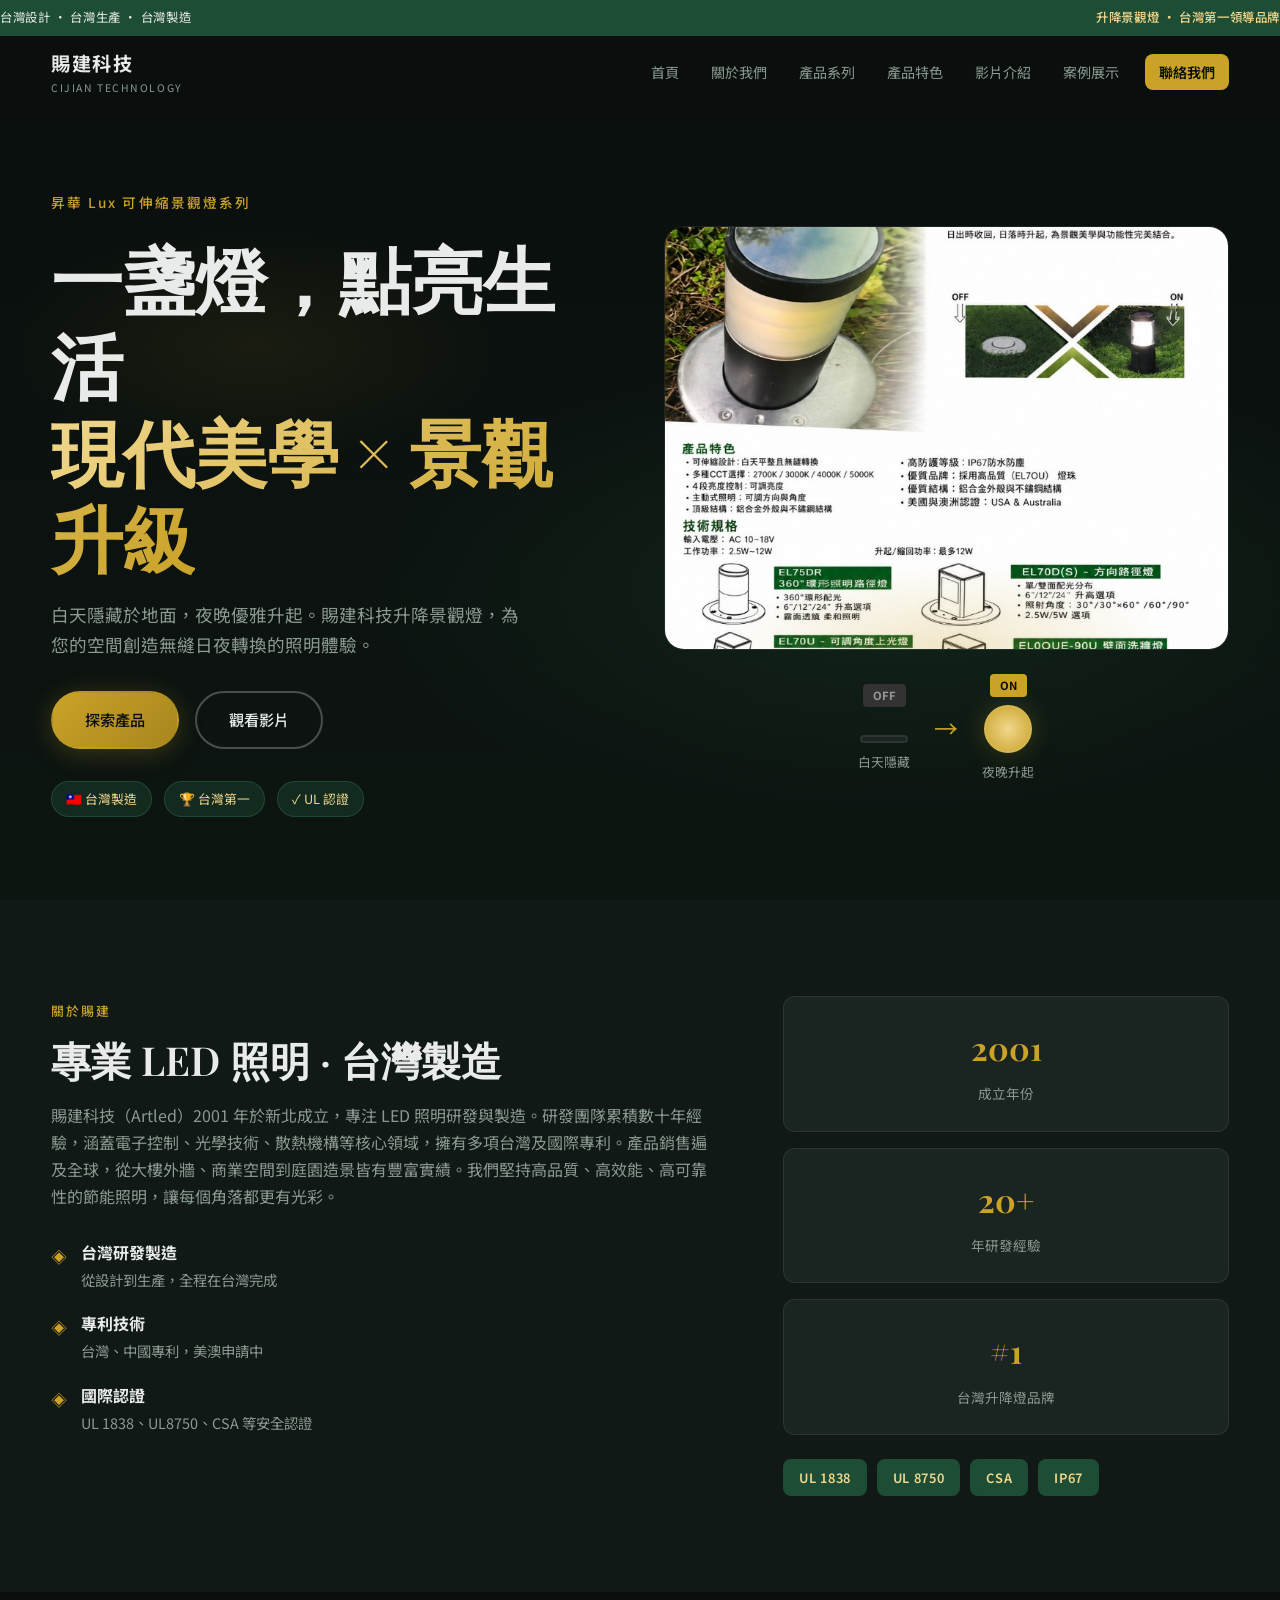
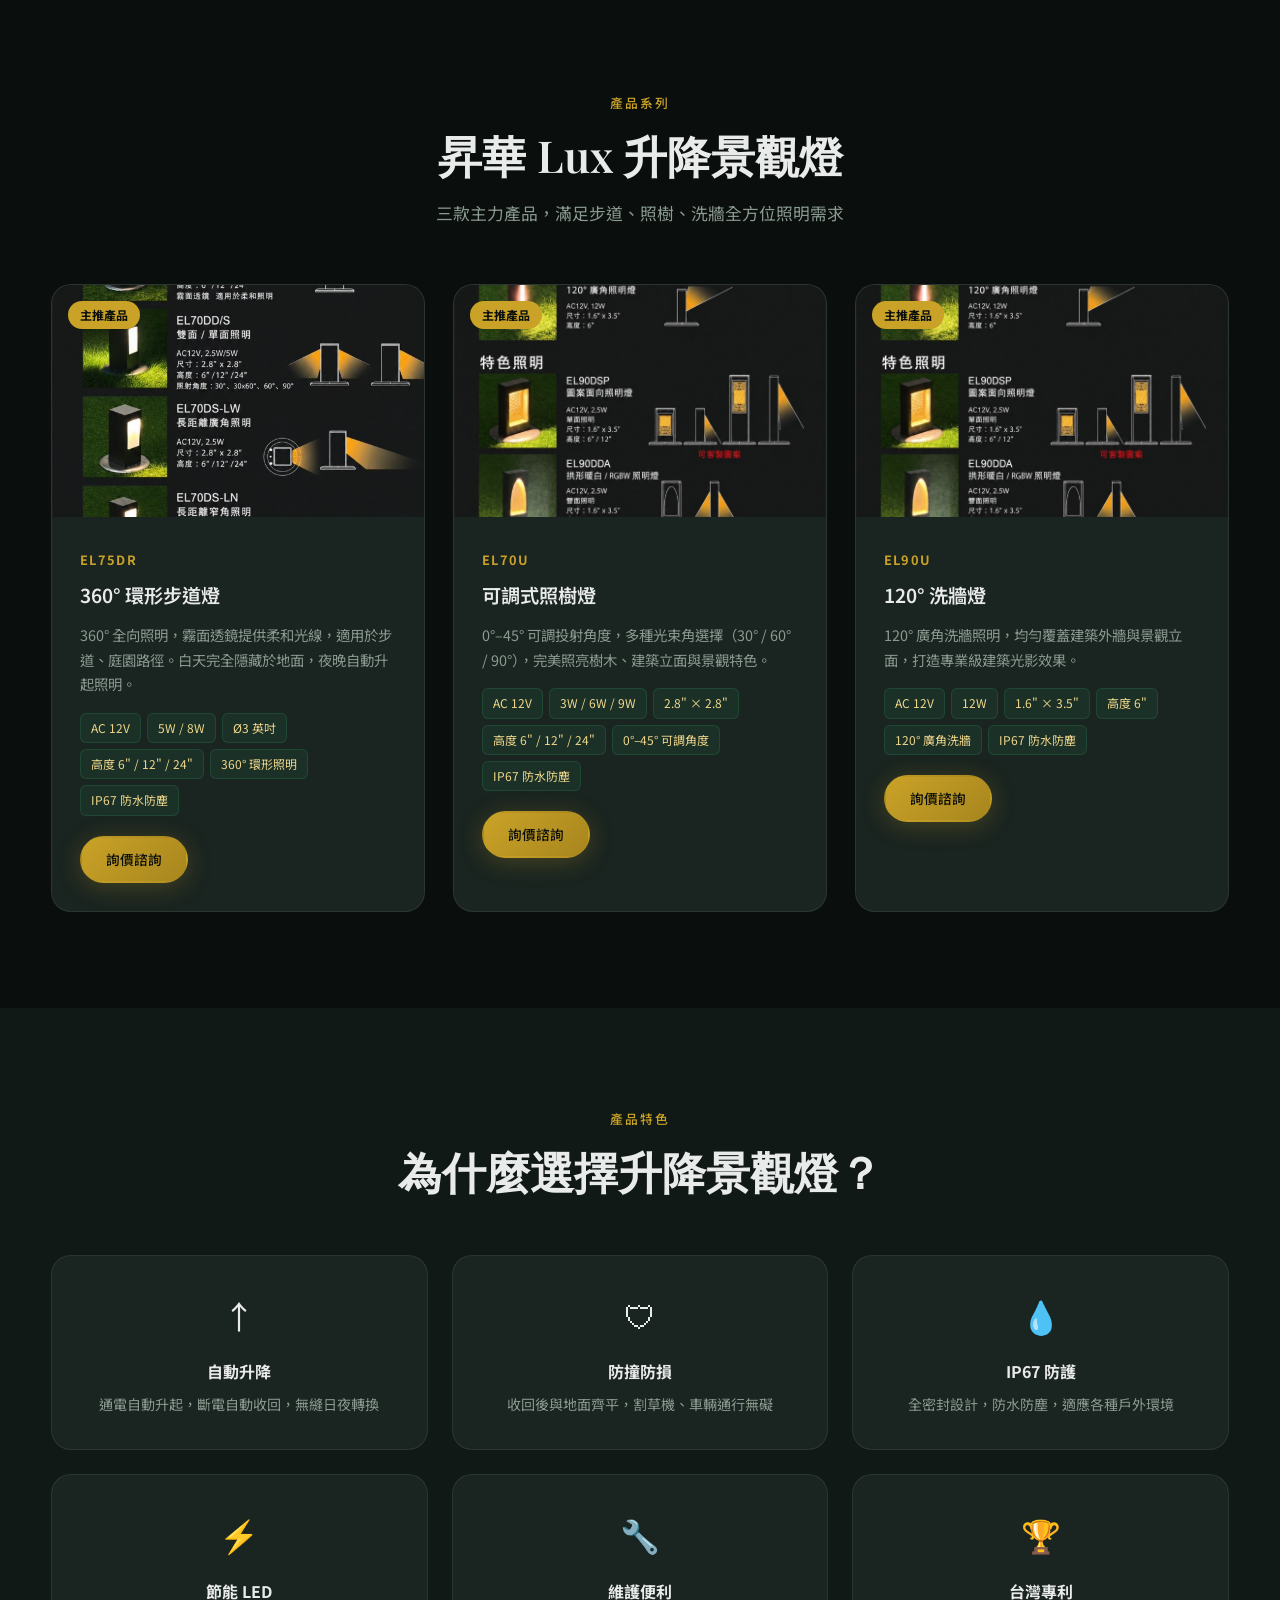
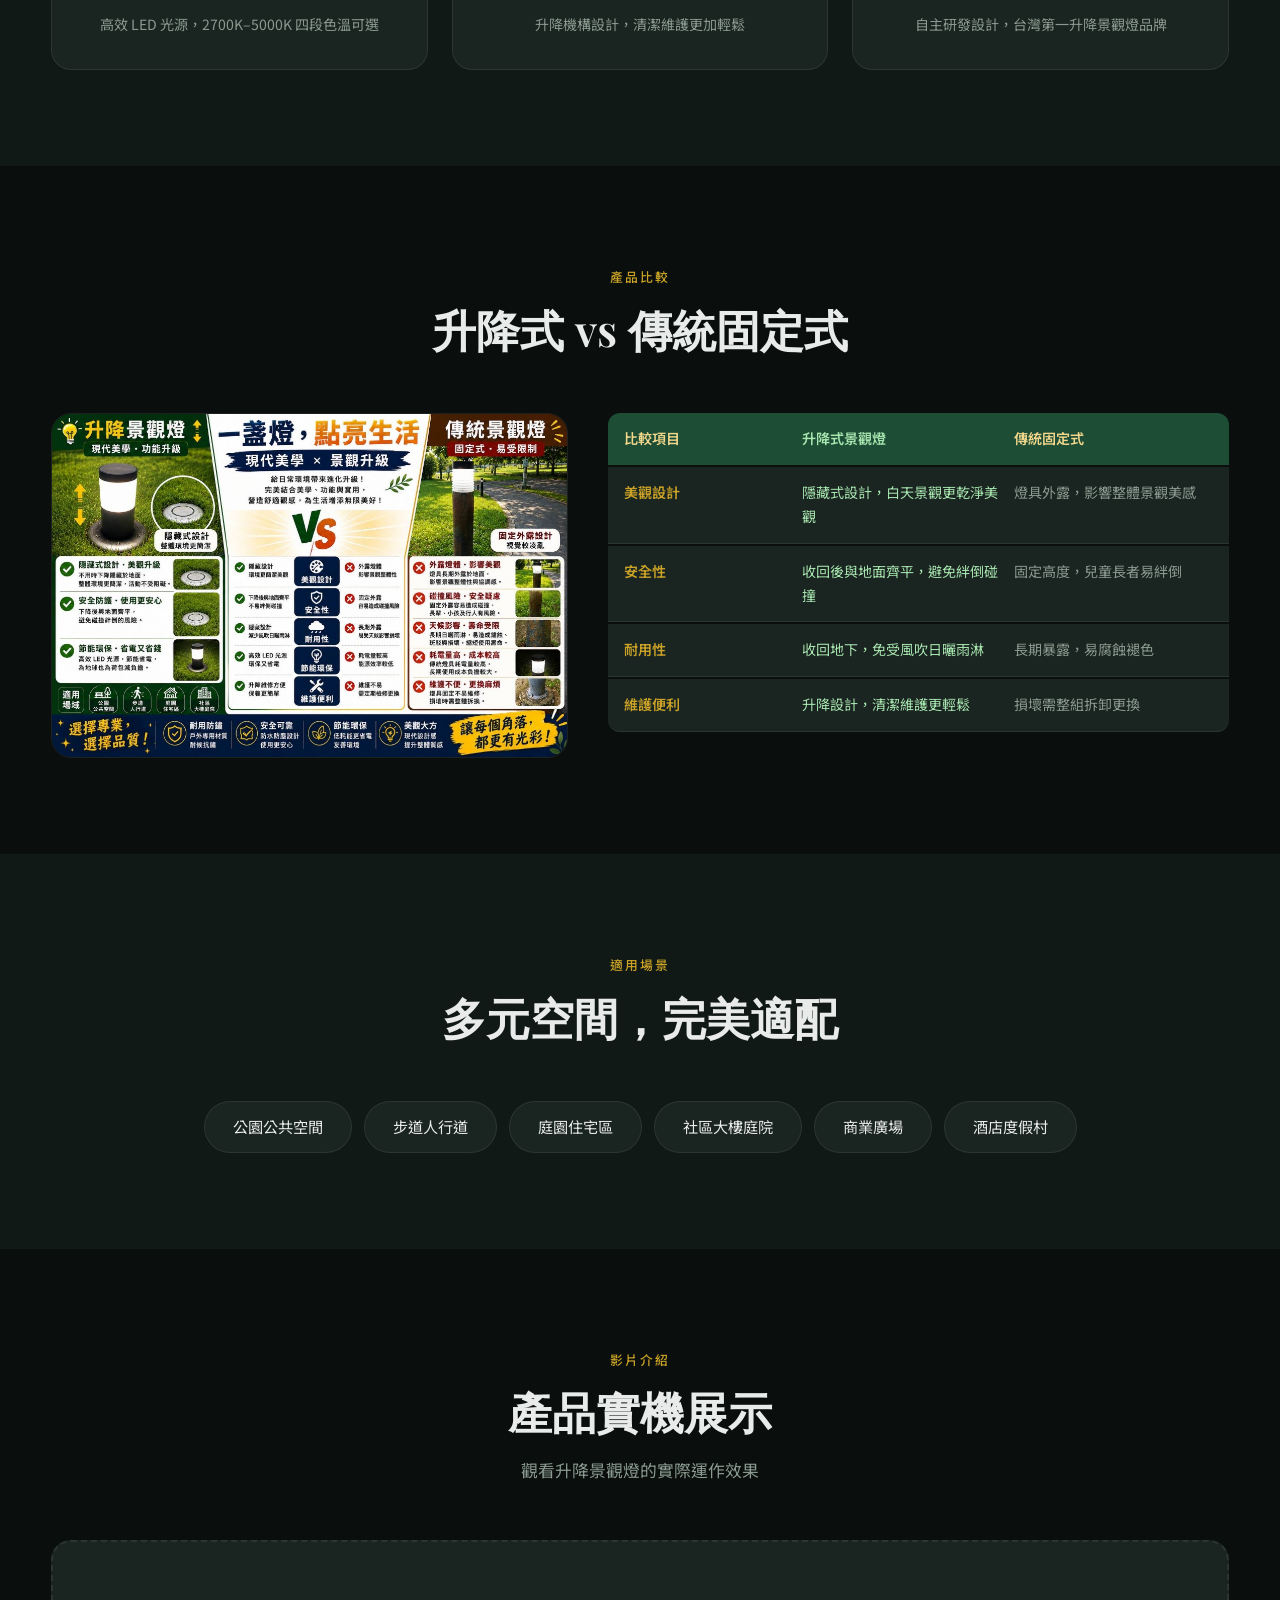
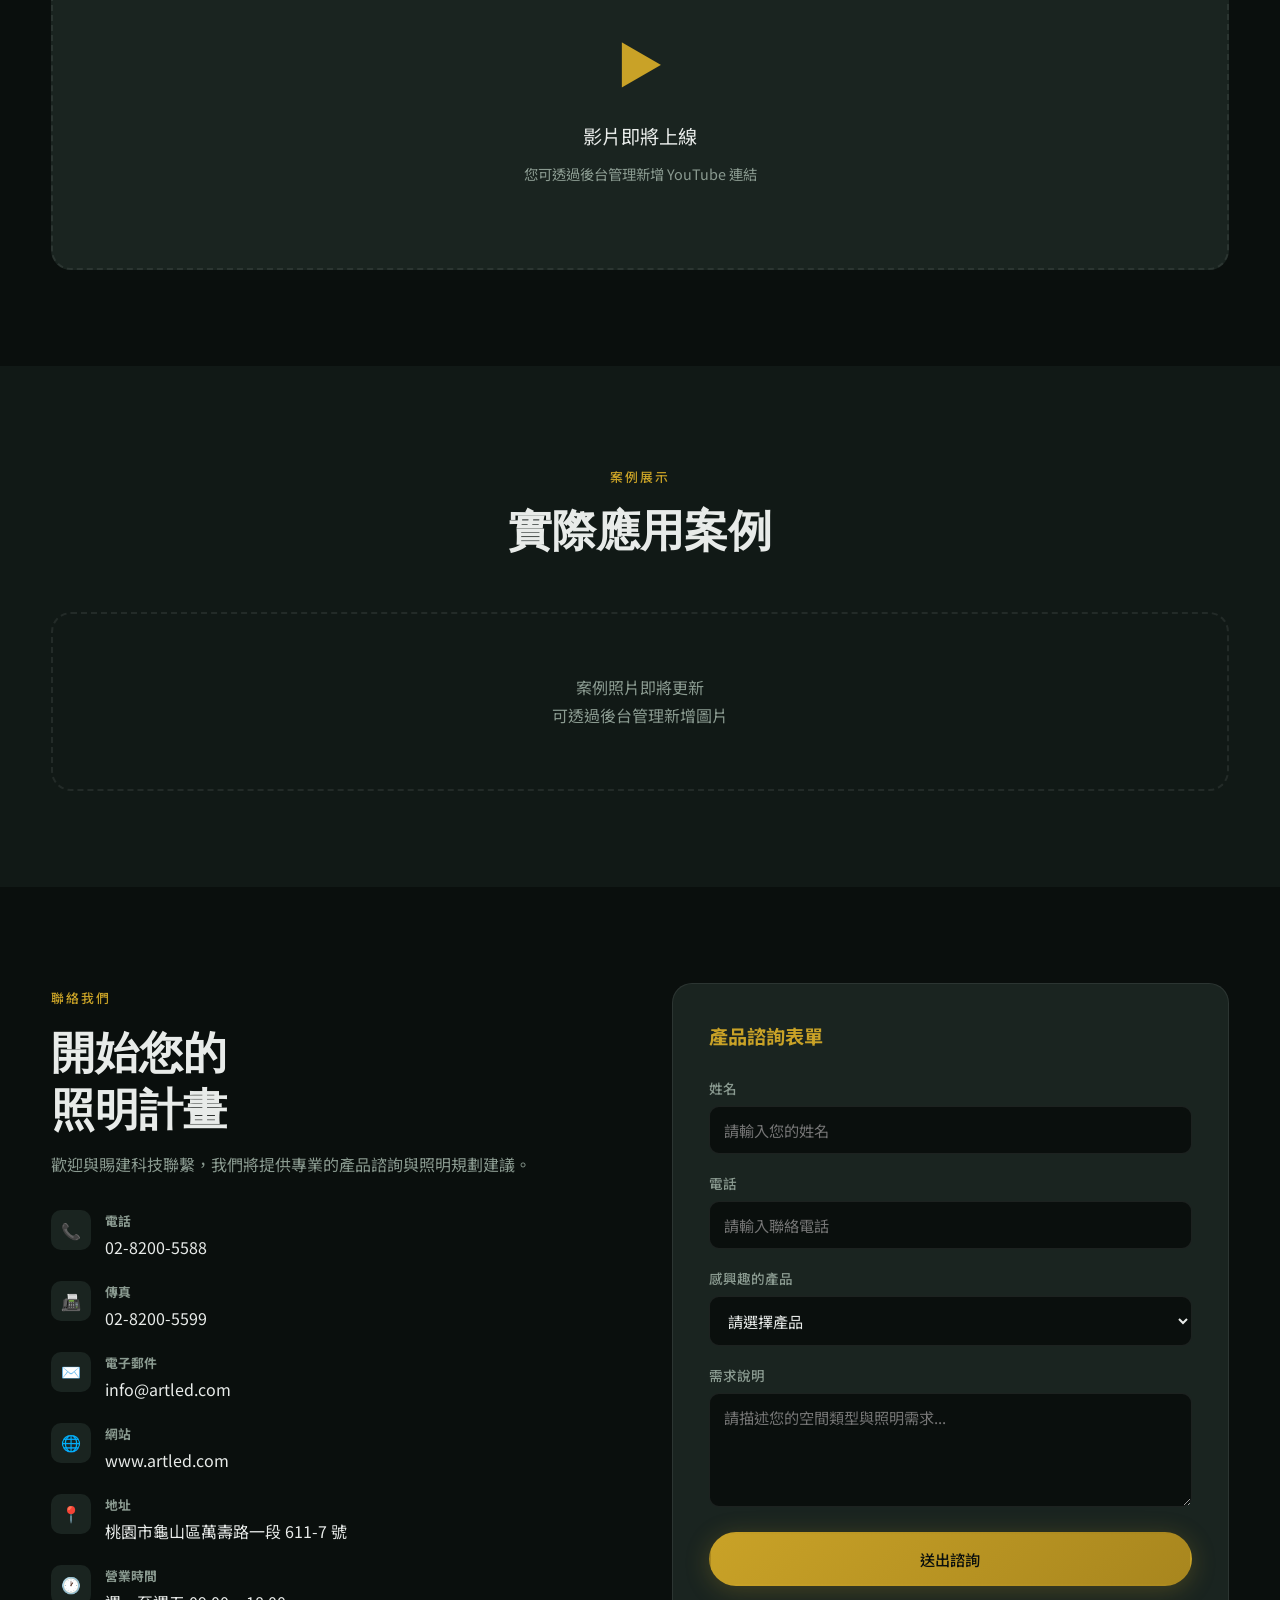
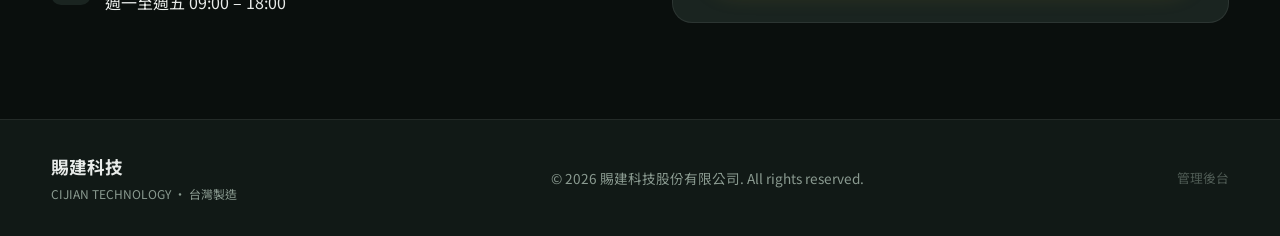
==== index.html @ 40d3505f "初始版本：賜建科技升降景觀燈官網 Co-authored-by: Cursor <cursoragent@cursor.com>" ====
<!DOCTYPE html>
<html lang="zh-TW">
<head>
  <meta charset="UTF-8">
  <meta name="viewport" content="width=device-width, initial-scale=1.0">
  <meta name="description" content="賜建科技 — 升降景觀燈台灣第一領導品牌，台灣設計台灣製造。EL75DR 步道燈、EL70U 照樹燈、EL90U 洗牆燈。">
  <title>賜建科技 | 升降景觀燈 · 台灣第一領導品牌</title>
  <link rel="preconnect" href="https://fonts.googleapis.com">
  <link rel="preconnect" href="https://fonts.gstatic.com" crossorigin>
  <link href="https://fonts.googleapis.com/css2?family=Noto+Sans+TC:wght@300;400;500;700;900&family=Playfair+Display:wght@400;600;700&display=swap" rel="stylesheet">
  <link rel="stylesheet" href="css/style.css">
</head>
<body>

  <!-- 頂部品牌條 -->
  <div class="topbar">
    <div class="container topbar__inner">
      <span id="madeInTaiwan">台灣設計 · 台灣生產 · 台灣製造</span>
      <span id="tagline">升降景觀燈 · 台灣第一領導品牌</span>
    </div>
  </div>

  <!-- 導覽列 -->
  <header class="header" id="header">
    <nav class="nav container">
      <a href="#home" class="nav__logo">
        <div class="nav__logo-text">
          <span class="nav__logo-main brandNameAll" id="brandName">賜建科技</span>
          <span class="nav__logo-sub" id="brandSub">CIJIAN TECHNOLOGY</span>
        </div>
      </a>
      <button class="nav__toggle" id="navToggle" aria-label="開啟選單">
        <span></span><span></span><span></span>
      </button>
      <ul class="nav__menu" id="navMenu">
        <li><a href="#home" class="nav__link">首頁</a></li>
        <li><a href="#about" class="nav__link">關於我們</a></li>
        <li><a href="#products" class="nav__link">產品系列</a></li>
        <li><a href="#features" class="nav__link">產品特色</a></li>
        <li><a href="#videos" class="nav__link">影片介紹</a></li>
        <li><a href="#gallery" class="nav__link">案例展示</a></li>
        <li><a href="#contact" class="nav__link nav__link--cta">聯絡我們</a></li>
      </ul>
    </nav>
  </header>

  <!-- 主視覺 -->
  <section class="hero" id="home">
    <div class="hero__bg"></div>
    <div class="container hero__grid">
      <div class="hero__content">
        <p class="hero__tag" id="heroTag">昇華 Lux 可伸縮景觀燈系列</p>
        <h1 class="hero__title" id="heroTitle">
          一盞燈，點亮生活<br>
          <span>現代美學 × 景觀升級</span>
        </h1>
        <p class="hero__desc" id="heroDesc">
          白天隱藏於地面，夜晚優雅升起。賜建科技升降景觀燈，為您的空間創造無縫日夜轉換的照明體驗。
        </p>
        <div class="hero__actions">
          <a href="#products" class="btn btn--primary">探索產品</a>
          <a href="#videos" class="btn btn--outline">觀看影片</a>
        </div>
        <div class="hero__badges">
          <span class="hero__badge">🇹🇼 台灣製造</span>
          <span class="hero__badge">🏆 台灣第一</span>
          <span class="hero__badge">✓ UL 認證</span>
        </div>
      </div>
      <div class="hero__visual">
        <div class="hero__image-wrap">
          <img id="heroImage" src="images/hero-product.png" alt="升降景觀燈" class="hero__image">
          <div class="img-placeholder" style="display:none">產品圖片</div>
          <div class="hero__glow"></div>
        </div>
        <div class="hero__demo">
          <div class="hero__demo-item">
            <span class="hero__demo-label hero__demo-label--off">OFF</span>
            <div class="hero__demo-light hero__demo-light--off"></div>
            <span>白天隱藏</span>
          </div>
          <div class="hero__demo-arrow">→</div>
          <div class="hero__demo-item">
            <span class="hero__demo-label hero__demo-label--on">ON</span>
            <div class="hero__demo-light hero__demo-light--on"></div>
            <span>夜晚升起</span>
          </div>
        </div>
      </div>
    </div>
  </section>

  <!-- 關於我們 -->
  <section class="about section" id="about">
    <div class="container">
      <div class="about__grid">
        <div class="about__text">
          <p class="section__tag" id="aboutTag">關於賜建</p>
          <h2 class="section__title" id="aboutTitle">專業 LED 照明 · 台灣製造</h2>
          <p class="about__desc" id="aboutDesc"></p>
          <ul class="about__features" id="aboutFeatures"></ul>
        </div>
        <div class="about__visual">
          <div class="about__stats" id="aboutStats"></div>
          <div class="about__cert">
            <div class="cert-badge">UL 1838</div>
            <div class="cert-badge">UL 8750</div>
            <div class="cert-badge">CSA</div>
            <div class="cert-badge">IP67</div>
          </div>
        </div>
      </div>
    </div>
  </section>

  <!-- 產品系列 -->
  <section class="products section" id="products">
    <div class="container">
      <div class="section__header">
        <p class="section__tag">產品系列</p>
        <h2 class="section__title">昇華 Lux 升降景觀燈</h2>
        <p class="section__subtitle">三款主力產品，滿足步道、照樹、洗牆全方位照明需求</p>
      </div>
      <div class="products__grid" id="productsGrid"></div>
    </div>
  </section>

  <!-- 產品特色 -->
  <section class="features section" id="features">
    <div class="container">
      <div class="section__header">
        <p class="section__tag" id="featuresTag">產品特色</p>
        <h2 class="section__title" id="featuresTitle">為什麼選擇升降景觀燈？</h2>
      </div>
      <div class="features__grid" id="featuresGrid"></div>
    </div>
  </section>

  <!-- 產品比較 -->
  <section class="comparison section" id="comparison">
    <div class="container">
      <div class="section__header">
        <p class="section__tag" id="comparisonTag">產品比較</p>
        <h2 class="section__title" id="comparisonTitle">升降式 vs 傳統固定式</h2>
      </div>
      <div class="comparison__wrap">
        <div class="comparison__image-wrap reveal">
          <img id="comparisonImage" src="images/comparison.png" alt="升降式與傳統燈比較" loading="lazy">
        </div>
        <div class="comparison__table" id="comparisonTable"></div>
      </div>
    </div>
  </section>

  <!-- 適用場景 -->
  <section class="applications section" id="applications">
    <div class="container">
      <div class="section__header">
        <p class="section__tag" id="appsTag">適用場景</p>
        <h2 class="section__title" id="appsTitle">多元空間，完美適配</h2>
      </div>
      <div class="apps__grid" id="appsGrid"></div>
    </div>
  </section>

  <!-- 影片介紹 -->
  <section class="videos section" id="videos">
    <div class="container">
      <div class="section__header">
        <p class="section__tag">影片介紹</p>
        <h2 class="section__title">產品實機展示</h2>
        <p class="section__subtitle">觀看升降景觀燈的實際運作效果</p>
      </div>
      <div class="videos__grid" id="videosGrid"></div>
    </div>
  </section>

  <!-- 案例展示 -->
  <section class="gallery section" id="gallery">
    <div class="container">
      <div class="section__header">
        <p class="section__tag">案例展示</p>
        <h2 class="section__title">實際應用案例</h2>
      </div>
      <div class="gallery__grid" id="galleryGrid"></div>
    </div>
  </section>

  <!-- 聯絡我們 -->
  <section class="contact section" id="contact">
    <div class="container">
      <div class="contact__grid">
        <div class="contact__info">
          <p class="section__tag">聯絡我們</p>
          <h2 class="section__title">開始您的<br>照明計畫</h2>
          <p class="contact__desc">
            歡迎與賜建科技聯繫，我們將提供專業的產品諮詢與照明規劃建議。
          </p>
          <ul class="contact__details">
            <li>
              <span class="contact__detail-icon">📞</span>
              <div><strong>電話</strong><p id="contactPhone">02-8200-5588</p></div>
            </li>
            <li>
              <span class="contact__detail-icon">📠</span>
              <div><strong>傳真</strong><p id="contactFax">02-8200-5599</p></div>
            </li>
            <li>
              <span class="contact__detail-icon">✉️</span>
              <div><strong>電子郵件</strong><p id="contactEmail">info@artled.com</p></div>
            </li>
            <li>
              <span class="contact__detail-icon">🌐</span>
              <div><strong>網站</strong><p id="contactWebsite">www.artled.com</p></div>
            </li>
            <li>
              <span class="contact__detail-icon">📍</span>
              <div><strong>地址</strong><p id="contactAddress">桃園市龜山區萬壽路一段 611-7 號</p></div>
            </li>
            <li>
              <span class="contact__detail-icon">🕐</span>
              <div><strong>營業時間</strong><p id="contactHours">週一至週五 09:00 – 18:00</p></div>
            </li>
          </ul>
        </div>
        <form class="contact__form" id="contactForm">
          <h3>產品諮詢表單</h3>
          <div class="form__group">
            <label for="name">姓名</label>
            <input type="text" id="name" placeholder="請輸入您的姓名" required>
          </div>
          <div class="form__group">
            <label for="phone">電話</label>
            <input type="tel" id="phone" placeholder="請輸入聯絡電話" required>
          </div>
          <div class="form__group">
            <label for="product">感興趣的產品</label>
            <select id="product">
              <option value="">請選擇產品</option>
              <option value="EL75DR">EL75DR 步道燈</option>
              <option value="EL70U">EL70U 照樹燈</option>
              <option value="EL90U">EL90U 洗牆燈</option>
              <option value="other">其他 / 不確定</option>
            </select>
          </div>
          <div class="form__group">
            <label for="message">需求說明</label>
            <textarea id="message" rows="4" placeholder="請描述您的空間類型與照明需求..." required></textarea>
          </div>
          <button type="submit" class="btn btn--primary btn--full">送出諮詢</button>
        </form>
      </div>
    </div>
  </section>

  <!-- 頁尾 -->
  <footer class="footer">
    <div class="container footer__inner">
      <div class="footer__brand">
        <span class="brandNameAll">賜建科技</span>
        <span class="footer__sub">CIJIAN TECHNOLOGY · 台灣製造</span>
      </div>
      <p class="footer__copy">&copy; 2026 賜建科技股份有限公司. All rights reserved.</p>
      <a href="admin.html" class="footer__admin">管理後台</a>
    </div>
  </footer>

  <script src="js/cms.js"></script>
  <script src="js/render.js"></script>
  <script src="js/main.js"></script>
</body>
</html>
---- css/style.css ----
/* ===== CSS Variables ===== */
:root {
  --color-bg: #0a0f0d;
  --color-bg-alt: #111916;
  --color-surface: #1a2420;
  --color-border: rgba(255, 255, 255, 0.08);
  --color-text: #e8ebe9;
  --color-text-muted: #8a9a90;
  --color-accent: #c9a227;
  --color-accent-light: #f0d78c;
  --color-accent-glow: rgba(201, 162, 39, 0.25);
  --color-green: #1e4d35;
  --color-green-light: #2a6b4a;
  --font-sans: 'Noto Sans TC', sans-serif;
  --font-display: 'Playfair Display', serif;
  --header-height: 72px;
  --topbar-height: 36px;
  --transition: 0.3s cubic-bezier(0.4, 0, 0.2, 1);
  --radius: 12px;
  --radius-lg: 20px;
}

*, *::before, *::after { box-sizing: border-box; margin: 0; padding: 0; }

html {
  scroll-behavior: smooth;
  scroll-padding-top: calc(var(--header-height) + var(--topbar-height));
}

body {
  font-family: var(--font-sans);
  background: var(--color-bg);
  color: var(--color-text);
  line-height: 1.7;
  overflow-x: hidden;
}

img { max-width: 100%; display: block; }
a { text-decoration: none; color: inherit; }
ul { list-style: none; }

.container { width: min(1200px, 92%); margin-inline: auto; }
.section { padding: 96px 0; }

.section__tag {
  display: inline-block;
  font-size: 0.8rem;
  font-weight: 500;
  letter-spacing: 0.15em;
  text-transform: uppercase;
  color: var(--color-accent);
  margin-bottom: 12px;
}

.section__title {
  font-family: var(--font-display);
  font-size: clamp(2rem, 4vw, 2.75rem);
  font-weight: 600;
  line-height: 1.3;
  margin-bottom: 16px;
}

.section__subtitle {
  color: var(--color-text-muted);
  font-size: 1.05rem;
  max-width: 560px;
  margin-inline: auto;
}

.section__header { text-align: center; margin-bottom: 56px; }

/* ===== Buttons ===== */
.btn {
  display: inline-flex;
  align-items: center;
  justify-content: center;
  padding: 14px 32px;
  font-size: 0.95rem;
  font-weight: 500;
  border-radius: 50px;
  border: 2px solid transparent;
  cursor: pointer;
  transition: var(--transition);
  font-family: inherit;
}

.btn--primary {
  background: linear-gradient(135deg, var(--color-accent), #a8861e);
  color: #0a0f0d;
  box-shadow: 0 4px 24px var(--color-accent-glow);
}

.btn--primary:hover {
  transform: translateY(-2px);
  box-shadow: 0 8px 32px var(--color-accent-glow);
}

.btn--outline {
  border-color: rgba(255, 255, 255, 0.25);
  color: var(--color-text);
  background: transparent;
}

.btn--outline:hover { border-color: var(--color-accent); color: var(--color-accent); }
.btn--full { width: 100%; }
.btn--sm { padding: 10px 24px; font-size: 0.85rem; }

/* ===== Topbar ===== */
.topbar {
  background: var(--color-green);
  height: var(--topbar-height);
  display: flex;
  align-items: center;
  font-size: 0.78rem;
  letter-spacing: 0.05em;
}

.topbar__inner {
  display: flex;
  justify-content: space-between;
  align-items: center;
  width: 100%;
}

.topbar span:last-child {
  color: var(--color-accent-light);
  font-weight: 500;
}

/* ===== Header ===== */
.header {
  position: sticky;
  top: 0;
  z-index: 1000;
  height: var(--header-height);
  transition: var(--transition);
}

.header--scrolled {
  background: rgba(10, 15, 13, 0.95);
  backdrop-filter: blur(16px);
  border-bottom: 1px solid var(--color-border);
}

.nav {
  display: flex;
  align-items: center;
  justify-content: space-between;
  height: 100%;
}

.nav__logo-main {
  font-size: 1.2rem;
  font-weight: 700;
  letter-spacing: 0.08em;
  display: block;
}

.nav__logo-sub {
  font-size: 0.65rem;
  color: var(--color-text-muted);
  letter-spacing: 0.15em;
  display: block;
}

.nav__menu { display: flex; align-items: center; gap: 4px; }

.nav__link {
  padding: 8px 14px;
  font-size: 0.88rem;
  color: var(--color-text-muted);
  border-radius: 8px;
  transition: var(--transition);
}

.nav__link:hover { color: var(--color-text); }

.nav__link--cta {
  background: var(--color-accent);
  color: #0a0f0d !important;
  font-weight: 600;
  margin-left: 8px;
}

.nav__link--cta:hover { background: var(--color-accent-light); }

.nav__toggle {
  display: none;
  flex-direction: column;
  gap: 5px;
  background: none;
  border: none;
  cursor: pointer;
  padding: 4px;
}

.nav__toggle span {
  display: block;
  width: 24px;
  height: 2px;
  background: var(--color-text);
  transition: var(--transition);
}

/* ===== Hero ===== */
.hero {
  position: relative;
  min-height: calc(100vh - var(--topbar-height) - var(--header-height));
  display: flex;
  align-items: center;
  overflow: hidden;
}

.hero__bg {
  position: absolute;
  inset: 0;
  background:
    radial-gradient(ellipse 70% 50% at 70% 60%, rgba(30, 77, 53, 0.3) 0%, transparent 60%),
    radial-gradient(ellipse 40% 30% at 20% 30%, rgba(201, 162, 39, 0.08) 0%, transparent 50%),
    linear-gradient(180deg, var(--color-bg) 0%, #0d1511 100%);
}

.hero__grid {
  position: relative;
  z-index: 1;
  display: grid;
  grid-template-columns: 1fr 1fr;
  gap: 48px;
  align-items: center;
  padding: 60px 0;
}

.hero__tag {
  font-size: 0.85rem;
  font-weight: 500;
  letter-spacing: 0.15em;
  color: var(--color-accent);
  margin-bottom: 20px;
}

.hero__title {
  font-family: var(--font-display);
  font-size: clamp(2.2rem, 5vw, 3.8rem);
  font-weight: 700;
  line-height: 1.2;
  margin-bottom: 20px;
}

.hero__title span {
  background: linear-gradient(135deg, var(--color-accent-light), var(--color-accent));
  -webkit-background-clip: text;
  -webkit-text-fill-color: transparent;
  background-clip: text;
}

.hero__desc {
  color: var(--color-text-muted);
  font-size: 1.05rem;
  max-width: 480px;
  margin-bottom: 32px;
}

.hero__actions { display: flex; gap: 16px; flex-wrap: wrap; margin-bottom: 32px; }

.hero__badges { display: flex; gap: 12px; flex-wrap: wrap; }

.hero__badge {
  padding: 6px 14px;
  background: rgba(30, 77, 53, 0.4);
  border: 1px solid rgba(42, 107, 74, 0.5);
  border-radius: 50px;
  font-size: 0.8rem;
  color: var(--color-accent-light);
}

.hero__visual { position: relative; }

.hero__image-wrap {
  position: relative;
  border-radius: var(--radius-lg);
  overflow: hidden;
  border: 1px solid var(--color-border);
}

.hero__image {
  width: 100%;
  aspect-ratio: 4/3;
  object-fit: cover;
}

.hero__glow {
  position: absolute;
  bottom: -20%;
  left: 50%;
  transform: translateX(-50%);
  width: 80%;
  height: 40%;
  background: radial-gradient(ellipse, var(--color-accent-glow), transparent 70%);
  pointer-events: none;
}

.hero__demo {
  display: flex;
  align-items: center;
  justify-content: center;
  gap: 24px;
  margin-top: 24px;
}

.hero__demo-item {
  text-align: center;
  font-size: 0.8rem;
  color: var(--color-text-muted);
}

.hero__demo-label {
  display: inline-block;
  padding: 2px 10px;
  border-radius: 4px;
  font-size: 0.7rem;
  font-weight: 700;
  margin-bottom: 8px;
}

.hero__demo-label--off { background: #333; color: #999; }
.hero__demo-label--on { background: var(--color-accent); color: #0a0f0d; }

.hero__demo-light {
  width: 48px;
  height: 48px;
  border-radius: 50%;
  margin: 0 auto 8px;
  border: 2px solid var(--color-border);
}

.hero__demo-light--off {
  background: #1a2420;
  height: 8px;
  border-radius: 4px;
  margin-top: 20px;
}

.hero__demo-light--on {
  background: radial-gradient(circle, var(--color-accent-light), var(--color-accent));
  box-shadow: 0 0 24px var(--color-accent-glow);
  animation: pulse 2s infinite;
}

.hero__demo-arrow { color: var(--color-accent); font-size: 1.5rem; }

@keyframes pulse {
  0%, 100% { box-shadow: 0 0 16px var(--color-accent-glow); }
  50% { box-shadow: 0 0 32px var(--color-accent-glow); }
}

/* ===== About ===== */
.about { background: var(--color-bg-alt); }

.about__grid {
  display: grid;
  grid-template-columns: 1.2fr 0.8fr;
  gap: 64px;
  align-items: start;
}

.about__desc { color: var(--color-text-muted); margin-bottom: 16px; }

.about__features { margin-top: 28px; display: flex; flex-direction: column; gap: 18px; }

.about__features li { display: flex; gap: 14px; align-items: flex-start; }

.feature__icon { color: var(--color-accent); margin-top: 4px; flex-shrink: 0; }

.about__features strong { display: block; margin-bottom: 2px; }
.about__features p { font-size: 0.9rem; color: var(--color-text-muted); }

.about__stats { display: flex; flex-direction: column; gap: 16px; margin-bottom: 24px; }

.stat {
  padding: 24px;
  background: var(--color-surface);
  border: 1px solid var(--color-border);
  border-radius: var(--radius);
  text-align: center;
}

.stat__number {
  display: block;
  font-family: var(--font-display);
  font-size: 2rem;
  font-weight: 700;
  color: var(--color-accent);
  margin-bottom: 4px;
}

.stat__label { font-size: 0.85rem; color: var(--color-text-muted); }

.about__cert { display: flex; flex-wrap: wrap; gap: 10px; }

.cert-badge {
  padding: 8px 16px;
  background: var(--color-green);
  border-radius: 8px;
  font-size: 0.8rem;
  font-weight: 600;
  color: var(--color-accent-light);
  letter-spacing: 0.05em;
}

/* ===== Products ===== */
.products__grid {
  display: grid;
  grid-template-columns: repeat(3, 1fr);
  gap: 28px;
}

.product-card {
  background: var(--color-surface);
  border: 1px solid var(--color-border);
  border-radius: var(--radius-lg);
  overflow: hidden;
  transition: var(--transition);
  position: relative;
}

.product-card:hover {
  border-color: rgba(201, 162, 39, 0.3);
  transform: translateY(-6px);
  box-shadow: 0 16px 48px rgba(0, 0, 0, 0.3);
}

.product-card__badge {
  position: absolute;
  top: 16px;
  left: 16px;
  z-index: 2;
  padding: 4px 12px;
  background: var(--color-accent);
  color: #0a0f0d;
  font-size: 0.75rem;
  font-weight: 700;
  border-radius: 50px;
}

.product-card__image {
  aspect-ratio: 16/10;
  overflow: hidden;
  background: #0d1511;
}

.product-card__image img {
  width: 100%;
  height: 100%;
  object-fit: cover;
  transition: var(--transition);
}

.product-card:hover .product-card__image img { transform: scale(1.05); }

.product-card__placeholder {
  width: 100%;
  height: 100%;
  display: flex;
  align-items: center;
  justify-content: center;
  font-family: var(--font-display);
  font-size: 1.5rem;
  color: var(--color-accent);
}

.product-card__body { padding: 28px; }

.product-card__model {
  font-size: 0.8rem;
  font-weight: 700;
  color: var(--color-accent);
  letter-spacing: 0.1em;
}

.product-card__name {
  font-size: 1.2rem;
  font-weight: 600;
  margin: 6px 0 12px;
}

.product-card__desc {
  font-size: 0.9rem;
  color: var(--color-text-muted);
  margin-bottom: 16px;
}

.product-card__specs {
  display: flex;
  flex-wrap: wrap;
  gap: 6px;
  margin-bottom: 20px;
}

.product-card__specs li {
  padding: 4px 10px;
  background: rgba(30, 77, 53, 0.3);
  border: 1px solid rgba(42, 107, 74, 0.4);
  border-radius: 6px;
  font-size: 0.75rem;
  color: var(--color-accent-light);
}

/* ===== Features ===== */
.features { background: var(--color-bg-alt); }

.features__grid {
  display: grid;
  grid-template-columns: repeat(3, 1fr);
  gap: 24px;
}

.feature-card {
  padding: 32px 24px;
  background: var(--color-surface);
  border: 1px solid var(--color-border);
  border-radius: var(--radius-lg);
  text-align: center;
  transition: var(--transition);
}

.feature-card:hover {
  border-color: rgba(201, 162, 39, 0.2);
  transform: translateY(-4px);
}

.feature-card__icon {
  font-size: 2rem;
  margin-bottom: 16px;
}

.feature-card h3 { font-size: 1rem; margin-bottom: 8px; }
.feature-card p { font-size: 0.88rem; color: var(--color-text-muted); }

/* ===== Comparison ===== */
.comparison__wrap {
  display: grid;
  grid-template-columns: 1fr 1.2fr;
  gap: 40px;
  align-items: start;
}

.comparison__image-wrap {
  border-radius: var(--radius-lg);
  overflow: hidden;
  border: 1px solid var(--color-border);
}

.comparison__image-wrap img { width: 100%; }

.comparison__table { display: flex; flex-direction: column; gap: 2px; }

.comparison__header,
.comparison__row {
  display: grid;
  grid-template-columns: 1fr 1.2fr 1.2fr;
  gap: 12px;
  padding: 14px 16px;
  font-size: 0.88rem;
}

.comparison__header {
  background: var(--color-green);
  border-radius: var(--radius) var(--radius) 0 0;
  font-weight: 600;
  color: var(--color-accent-light);
}

.comparison__row {
  background: var(--color-surface);
  border-bottom: 1px solid var(--color-border);
}

.comparison__row:last-child { border-radius: 0 0 var(--radius) var(--radius); }

.comparison__aspect { font-weight: 600; color: var(--color-accent); }
.comparison__col--win { color: #a8e6b0; }
.comparison__col--lose { color: var(--color-text-muted); }

/* ===== Applications ===== */
.applications { background: var(--color-bg-alt); }

.apps__grid {
  display: flex;
  flex-wrap: wrap;
  gap: 12px;
  justify-content: center;
}

.app-tag {
  padding: 12px 28px;
  background: var(--color-surface);
  border: 1px solid var(--color-border);
  border-radius: 50px;
  font-size: 0.95rem;
  transition: var(--transition);
}

.app-tag:hover {
  border-color: var(--color-accent);
  color: var(--color-accent);
  transform: translateY(-2px);
}

/* ===== Videos ===== */
.videos__grid {
  display: grid;
  grid-template-columns: repeat(auto-fit, minmax(400px, 1fr));
  gap: 32px;
}

.video-card__embed {
  position: relative;
  padding-bottom: 56.25%;
  border-radius: var(--radius-lg);
  overflow: hidden;
  border: 1px solid var(--color-border);
  margin-bottom: 16px;
}

.video-card__embed iframe {
  position: absolute;
  inset: 0;
  width: 100%;
  height: 100%;
}

.video-card h3 { font-size: 1.1rem; margin-bottom: 4px; }
.video-card p { font-size: 0.9rem; color: var(--color-text-muted); }

.video-placeholder {
  grid-column: 1 / -1;
  text-align: center;
  padding: 80px 40px;
  background: var(--color-surface);
  border: 2px dashed var(--color-border);
  border-radius: var(--radius-lg);
}

.video-placeholder__icon {
  font-size: 3rem;
  color: var(--color-accent);
  margin-bottom: 16px;
}

.video-placeholder p { font-size: 1.2rem; margin-bottom: 8px; }
.video-placeholder span { font-size: 0.9rem; color: var(--color-text-muted); }

/* ===== Gallery ===== */
.gallery { background: var(--color-bg-alt); }

.gallery__grid {
  display: grid;
  grid-template-columns: repeat(3, 1fr);
  gap: 16px;
}

.gallery__item {
  position: relative;
  border-radius: var(--radius);
  overflow: hidden;
  aspect-ratio: 4/3;
}

.gallery__item--large {
  grid-row: span 2;
  aspect-ratio: auto;
}

.gallery__item img {
  width: 100%;
  height: 100%;
  object-fit: cover;
  transition: var(--transition);
}

.gallery__item:hover img { transform: scale(1.05); }

.gallery__overlay {
  position: absolute;
  inset: 0;
  display: flex;
  flex-direction: column;
  justify-content: flex-end;
  padding: 20px;
  background: linear-gradient(to top, rgba(0,0,0,0.7), transparent);
}

.gallery__overlay h3 { font-size: 1rem; }
.gallery__overlay p { font-size: 0.8rem; color: var(--color-text-muted); }

.gallery-empty {
  grid-column: 1 / -1;
  text-align: center;
  padding: 60px;
  color: var(--color-text-muted);
  border: 2px dashed var(--color-border);
  border-radius: var(--radius-lg);
}

/* ===== Contact ===== */
.contact__grid {
  display: grid;
  grid-template-columns: 1fr 1fr;
  gap: 64px;
  align-items: start;
}

.contact__desc { color: var(--color-text-muted); margin-bottom: 32px; }

.contact__details { display: flex; flex-direction: column; gap: 20px; }

.contact__details li { display: flex; gap: 14px; align-items: flex-start; }

.contact__detail-icon {
  width: 40px;
  height: 40px;
  display: flex;
  align-items: center;
  justify-content: center;
  background: var(--color-surface);
  border-radius: 10px;
  flex-shrink: 0;
}

.contact__details strong {
  display: block;
  font-size: 0.8rem;
  color: var(--color-text-muted);
  margin-bottom: 2px;
}

.contact__form {
  background: var(--color-surface);
  border: 1px solid var(--color-border);
  border-radius: var(--radius-lg);
  padding: 36px;
}

.contact__form h3 {
  font-size: 1.2rem;
  margin-bottom: 24px;
  color: var(--color-accent);
}

.form__group { margin-bottom: 18px; }

.form__group label {
  display: block;
  font-size: 0.85rem;
  font-weight: 500;
  margin-bottom: 6px;
  color: var(--color-text-muted);
}

.form__group input,
.form__group textarea,
.form__group select {
  width: 100%;
  padding: 12px 14px;
  background: var(--color-bg);
  border: 1px solid var(--color-border);
  border-radius: 10px;
  color: var(--color-text);
  font-family: inherit;
  font-size: 0.95rem;
  transition: var(--transition);
}

.form__group input:focus,
.form__group textarea:focus,
.form__group select:focus {
  outline: none;
  border-color: var(--color-accent);
  box-shadow: 0 0 0 3px var(--color-accent-glow);
}

/* ===== Footer ===== */
.footer {
  padding: 32px 0;
  border-top: 1px solid var(--color-border);
  background: var(--color-bg-alt);
}

.footer__inner {
  display: flex;
  align-items: center;
  justify-content: space-between;
  flex-wrap: wrap;
  gap: 16px;
}

.footer__brand { font-weight: 700; font-size: 1.1rem; }

.footer__sub {
  display: block;
  font-size: 0.75rem;
  color: var(--color-text-muted);
  font-weight: 400;
  margin-top: 2px;
}

.footer__copy { font-size: 0.85rem; color: var(--color-text-muted); }

.footer__admin {
  font-size: 0.8rem;
  color: var(--color-text-muted);
  opacity: 0.5;
  transition: var(--transition);
}

.footer__admin:hover { opacity: 1; color: var(--color-accent); }

/* ===== Reveal Animation ===== */
.reveal {
  opacity: 0;
  transform: translateY(28px);
  transition: opacity 0.7s ease, transform 0.7s ease;
}

.reveal.visible { opacity: 1; transform: translateY(0); }

/* ===== Responsive ===== */
@media (max-width: 1024px) {
  .hero__grid { grid-template-columns: 1fr; text-align: center; }
  .hero__desc { margin-inline: auto; }
  .hero__actions, .hero__badges { justify-content: center; }
  .products__grid { grid-template-columns: 1fr; max-width: 480px; margin-inline: auto; }
  .features__grid { grid-template-columns: repeat(2, 1fr); }
  .comparison__wrap { grid-template-columns: 1fr; }
  .about__grid, .contact__grid { grid-template-columns: 1fr; gap: 40px; }
  .about__stats { flex-direction: row; }
  .stat { flex: 1; }
}

@media (max-width: 768px) {
  .section { padding: 72px 0; }
  .topbar__inner { flex-direction: column; gap: 2px; text-align: center; font-size: 0.7rem; }
  .topbar { height: auto; padding: 6px 0; }

  .nav__toggle { display: flex; z-index: 1001; }

  .nav__toggle.active span:nth-child(1) { transform: rotate(45deg) translate(5px, 5px); }
  .nav__toggle.active span:nth-child(2) { opacity: 0; }
  .nav__toggle.active span:nth-child(3) { transform: rotate(-45deg) translate(5px, -5px); }

  .nav__menu {
    position: fixed;
    top: 0;
    right: -100%;
    width: min(300px, 80vw);
    height: 100vh;
    background: var(--color-bg-alt);
    flex-direction: column;
    align-items: flex-start;
    padding: calc(var(--header-height) + 24px) 32px 32px;
    gap: 4px;
    border-left: 1px solid var(--color-border);
    transition: right var(--transition);
  }

  .nav__menu.active { right: 0; }
  .nav__link { width: 100%; padding: 12px 0; }
  .nav__link--cta { margin-left: 0; margin-top: 12px; text-align: center; border-radius: 50px; }

  .features__grid { grid-template-columns: 1fr; }
  .about__stats { flex-direction: column; }
  .comparison__header, .comparison__row { grid-template-columns: 1fr; gap: 4px; }
  .comparison__header span:not(:first-child) { display: none; }
  .comparison__row .comparison__aspect { font-size: 0.95rem; }
  .videos__grid { grid-template-columns: 1fr; }
  .gallery__grid { grid-template-columns: 1fr; }
  .gallery__item--large { grid-row: span 1; }
  .hero__demo { gap: 12px; }
  .footer__inner { flex-direction: column; text-align: center; }
}
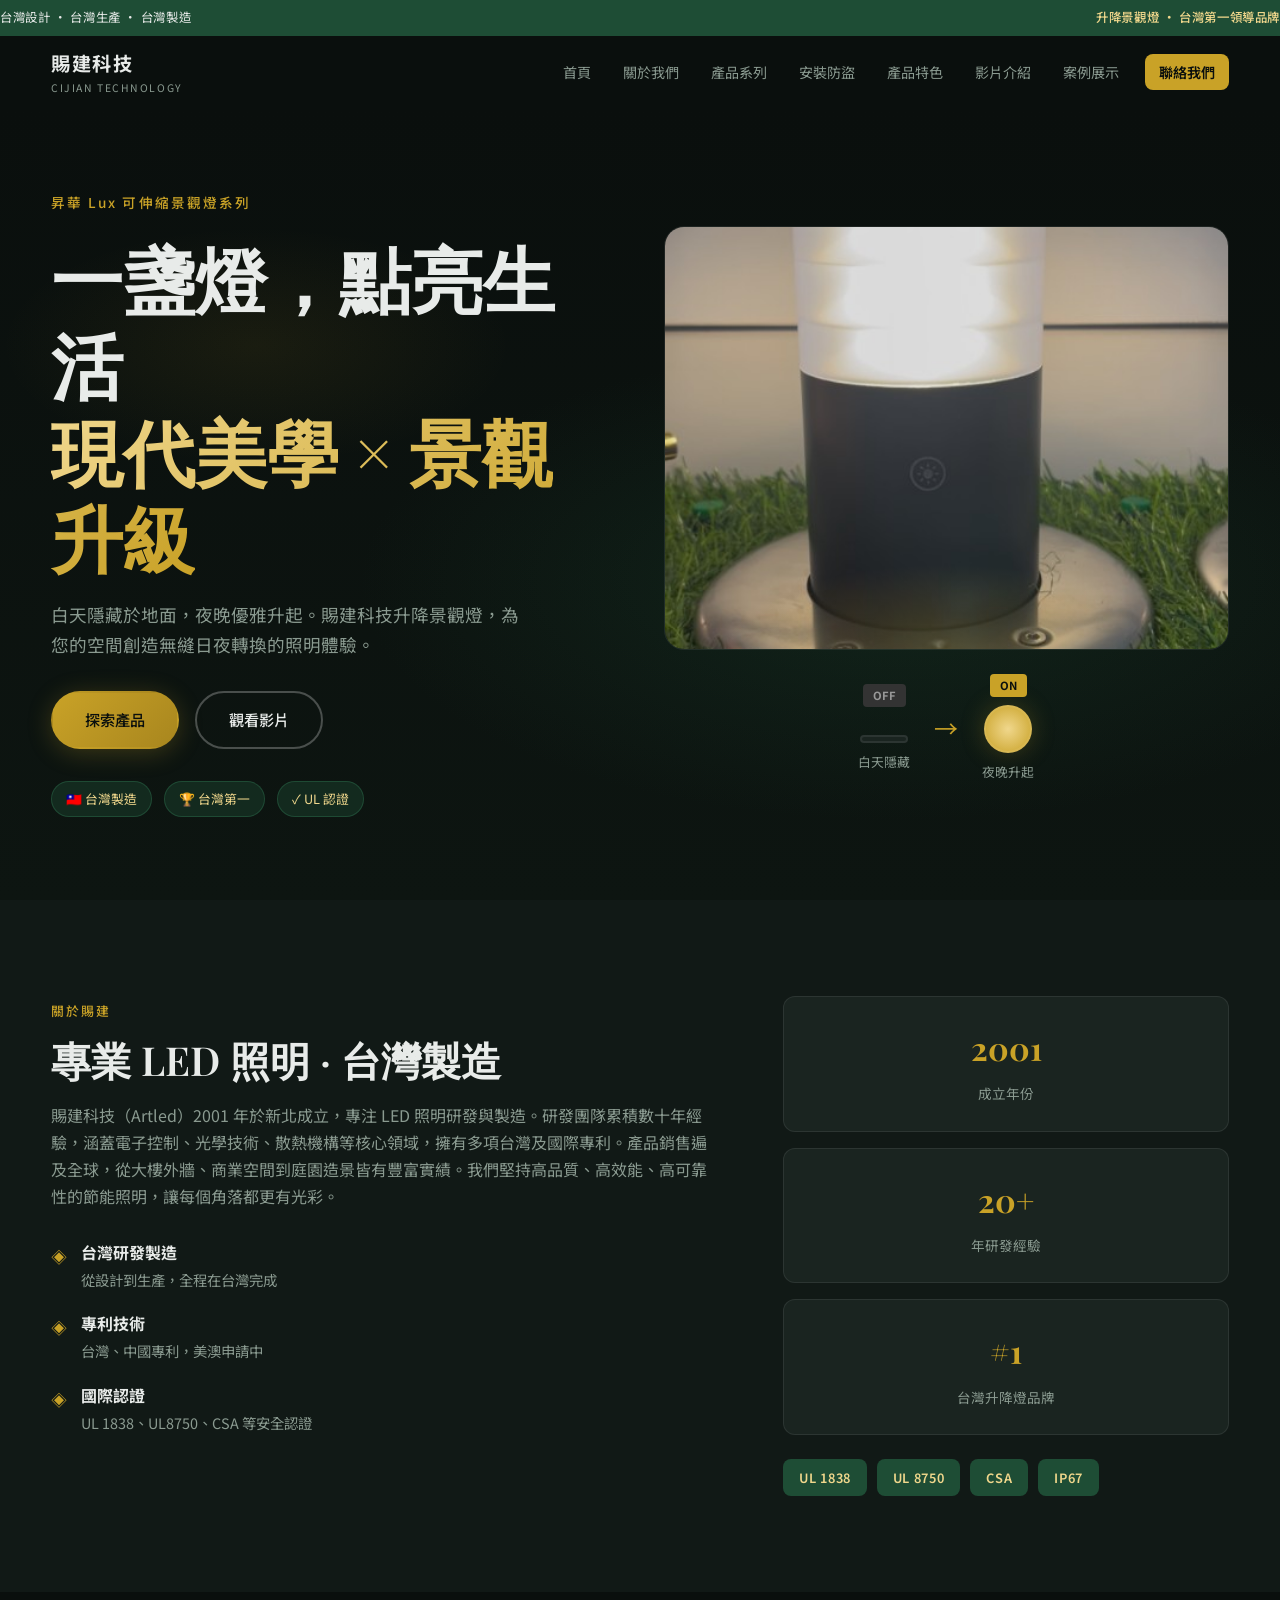
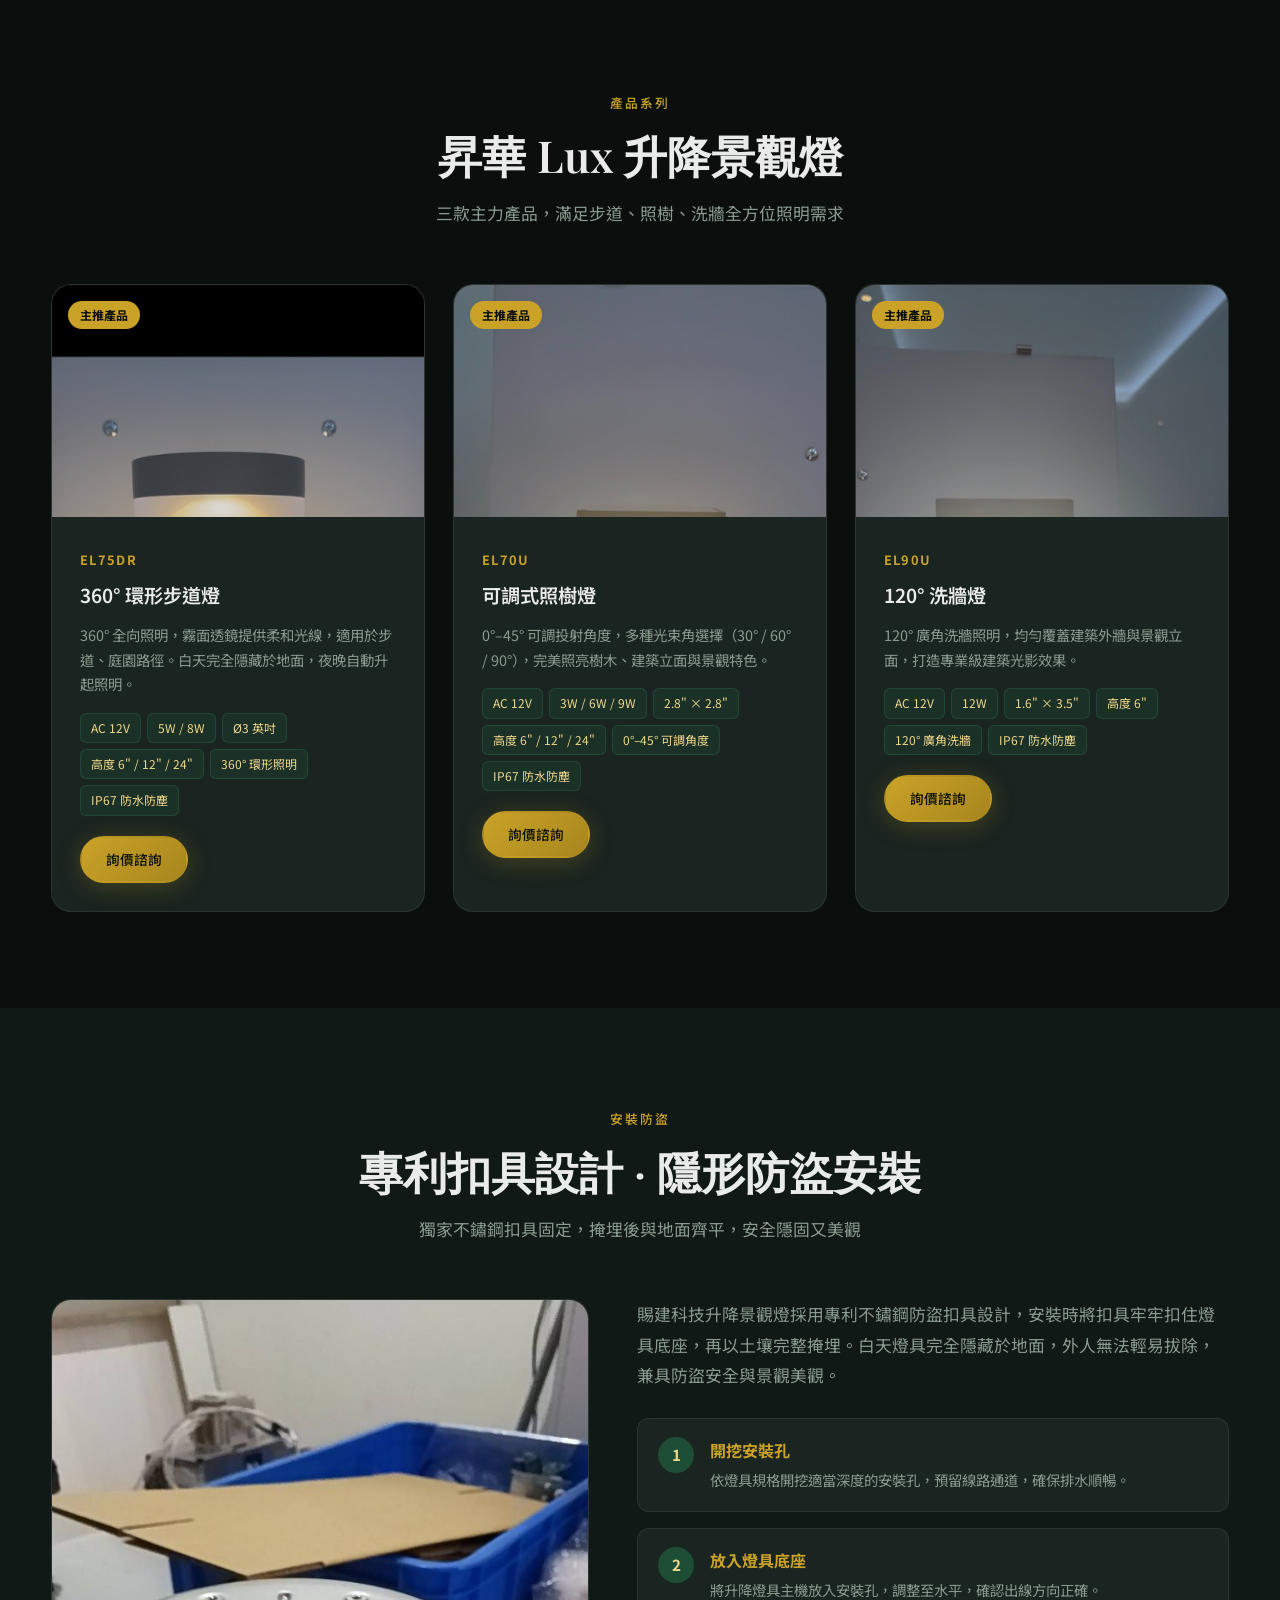
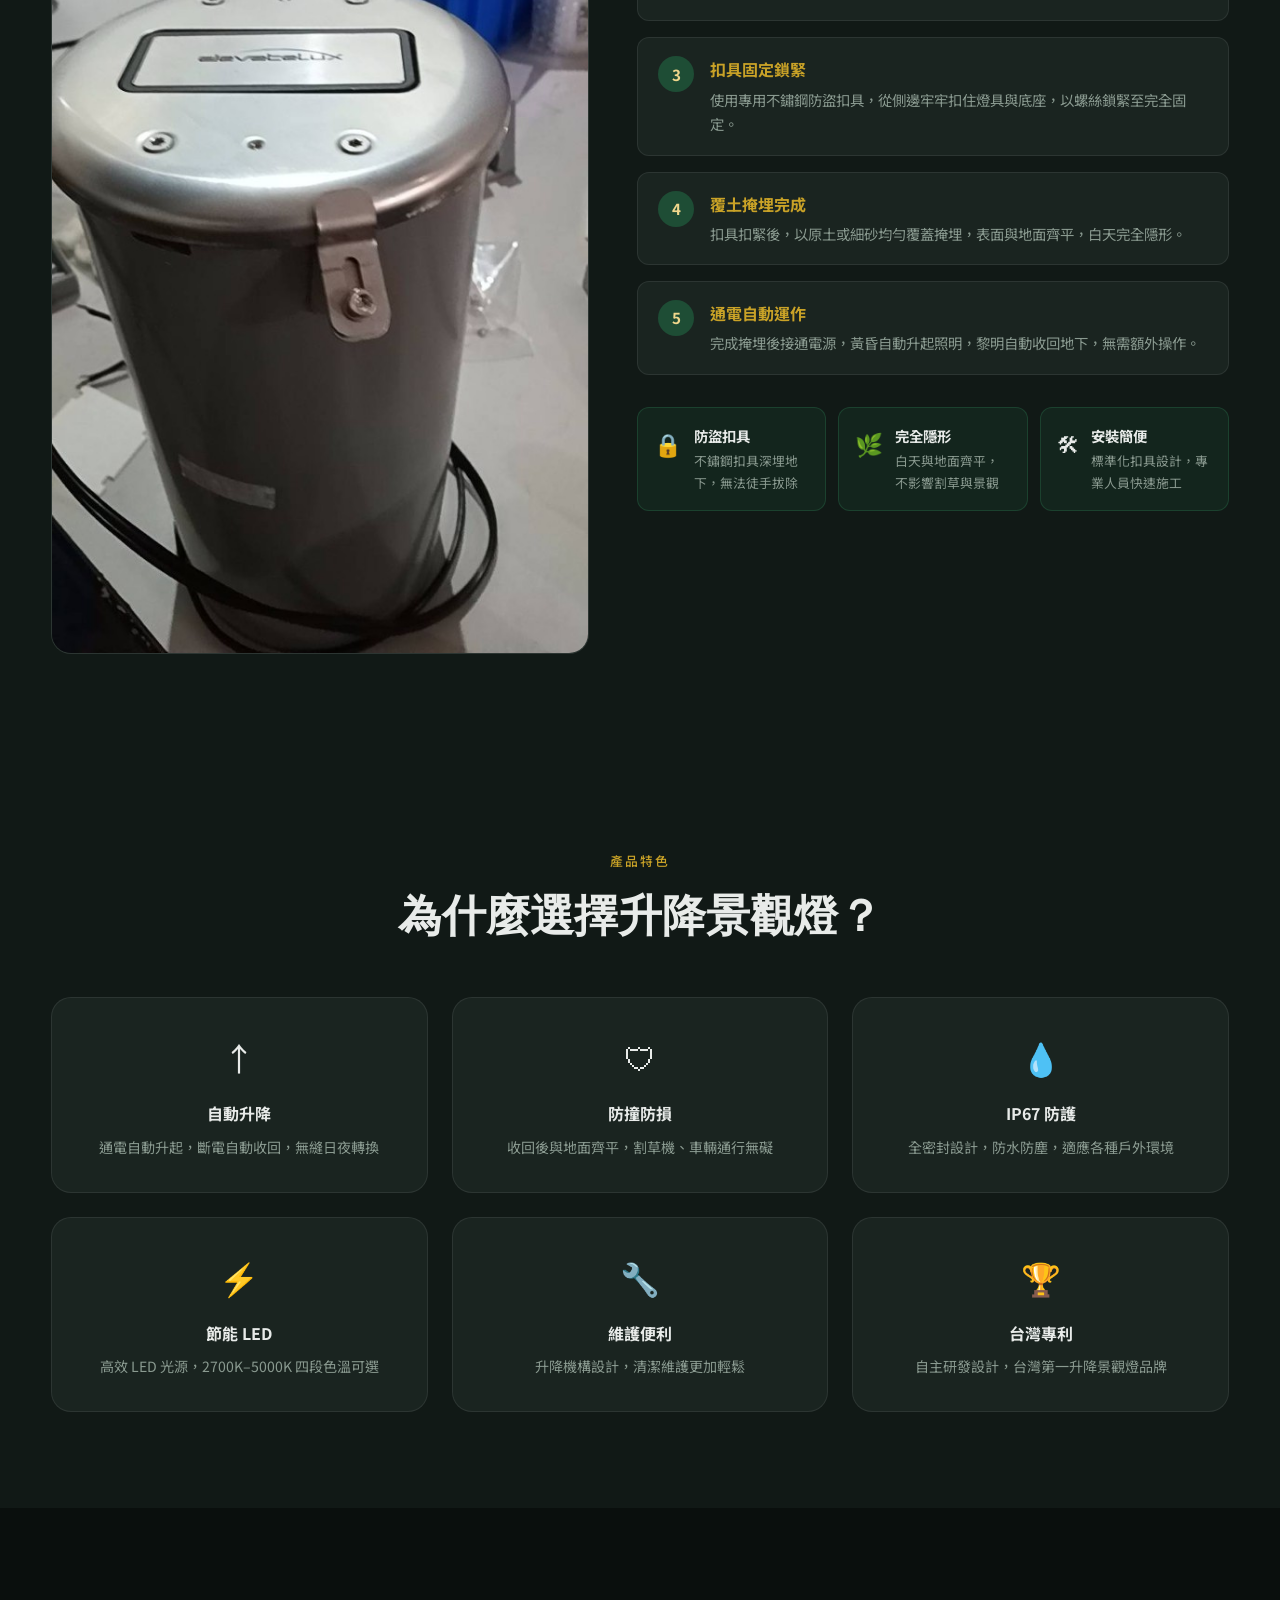
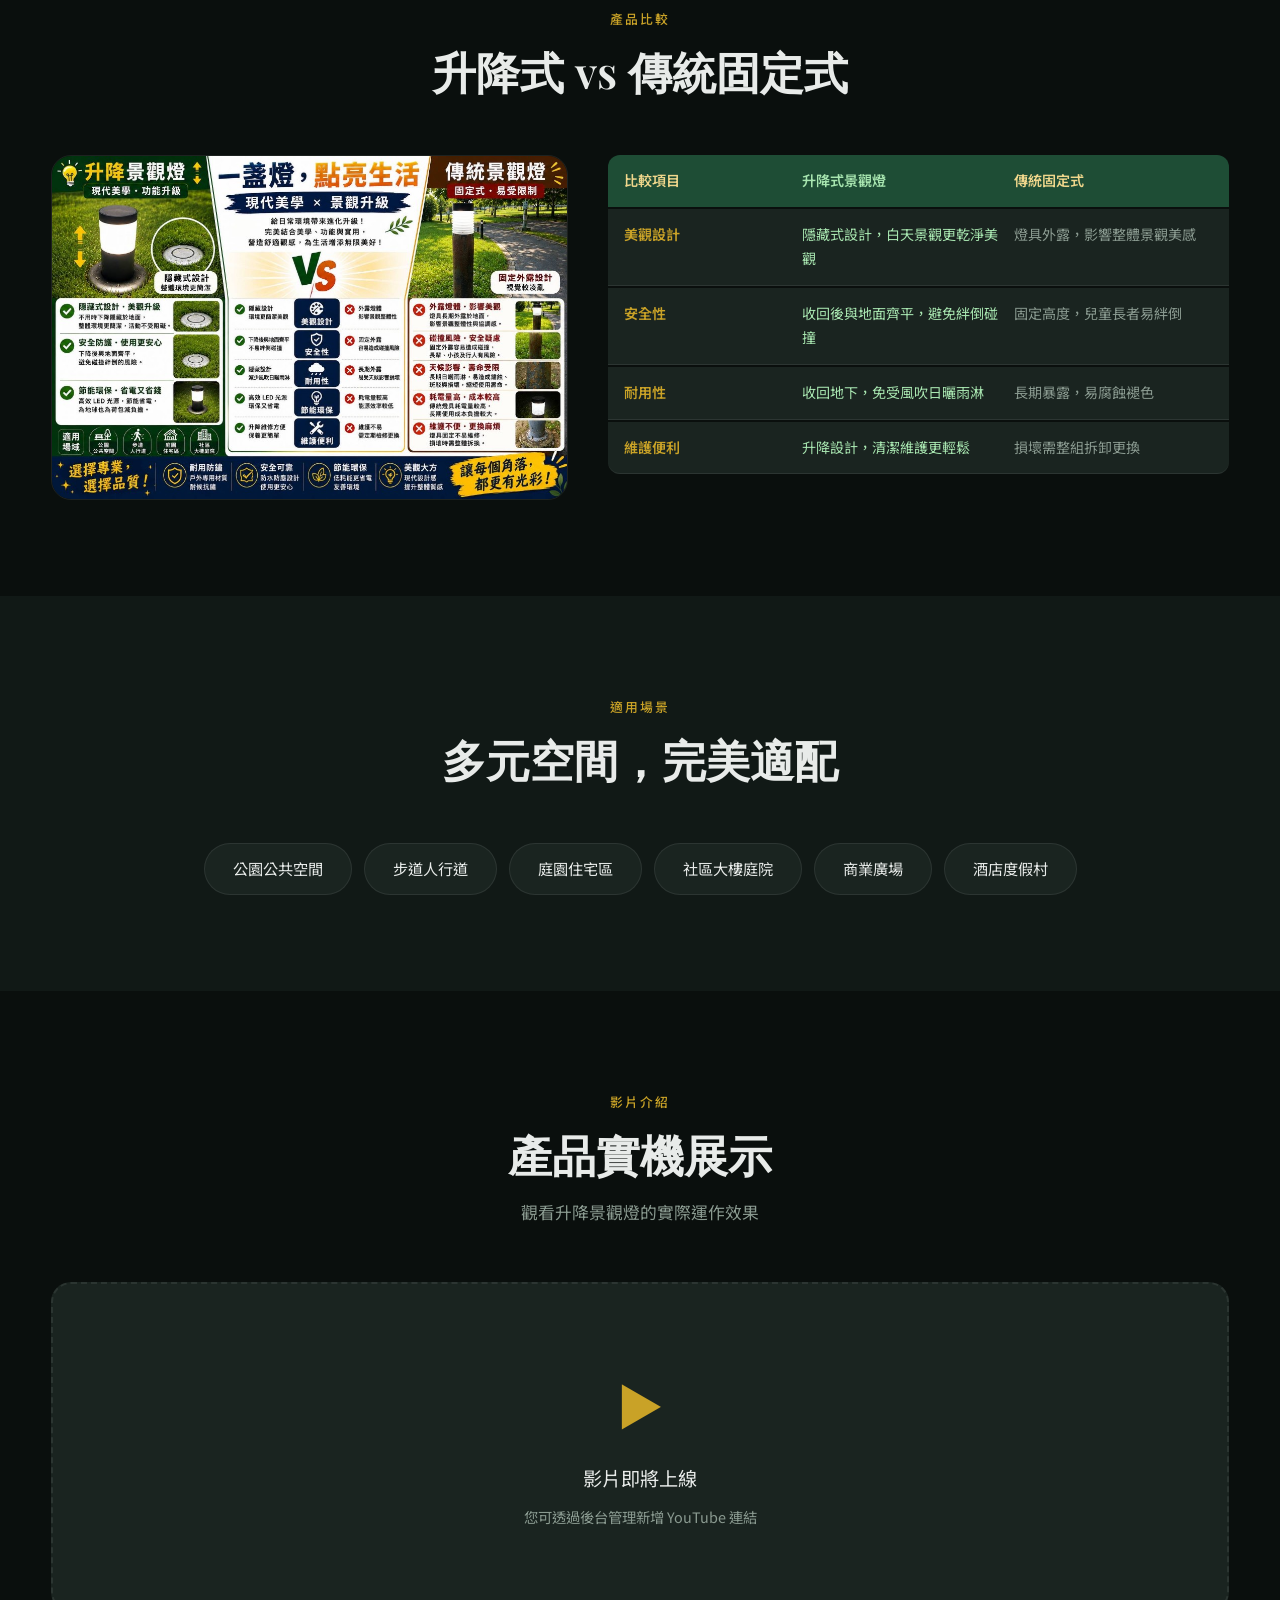
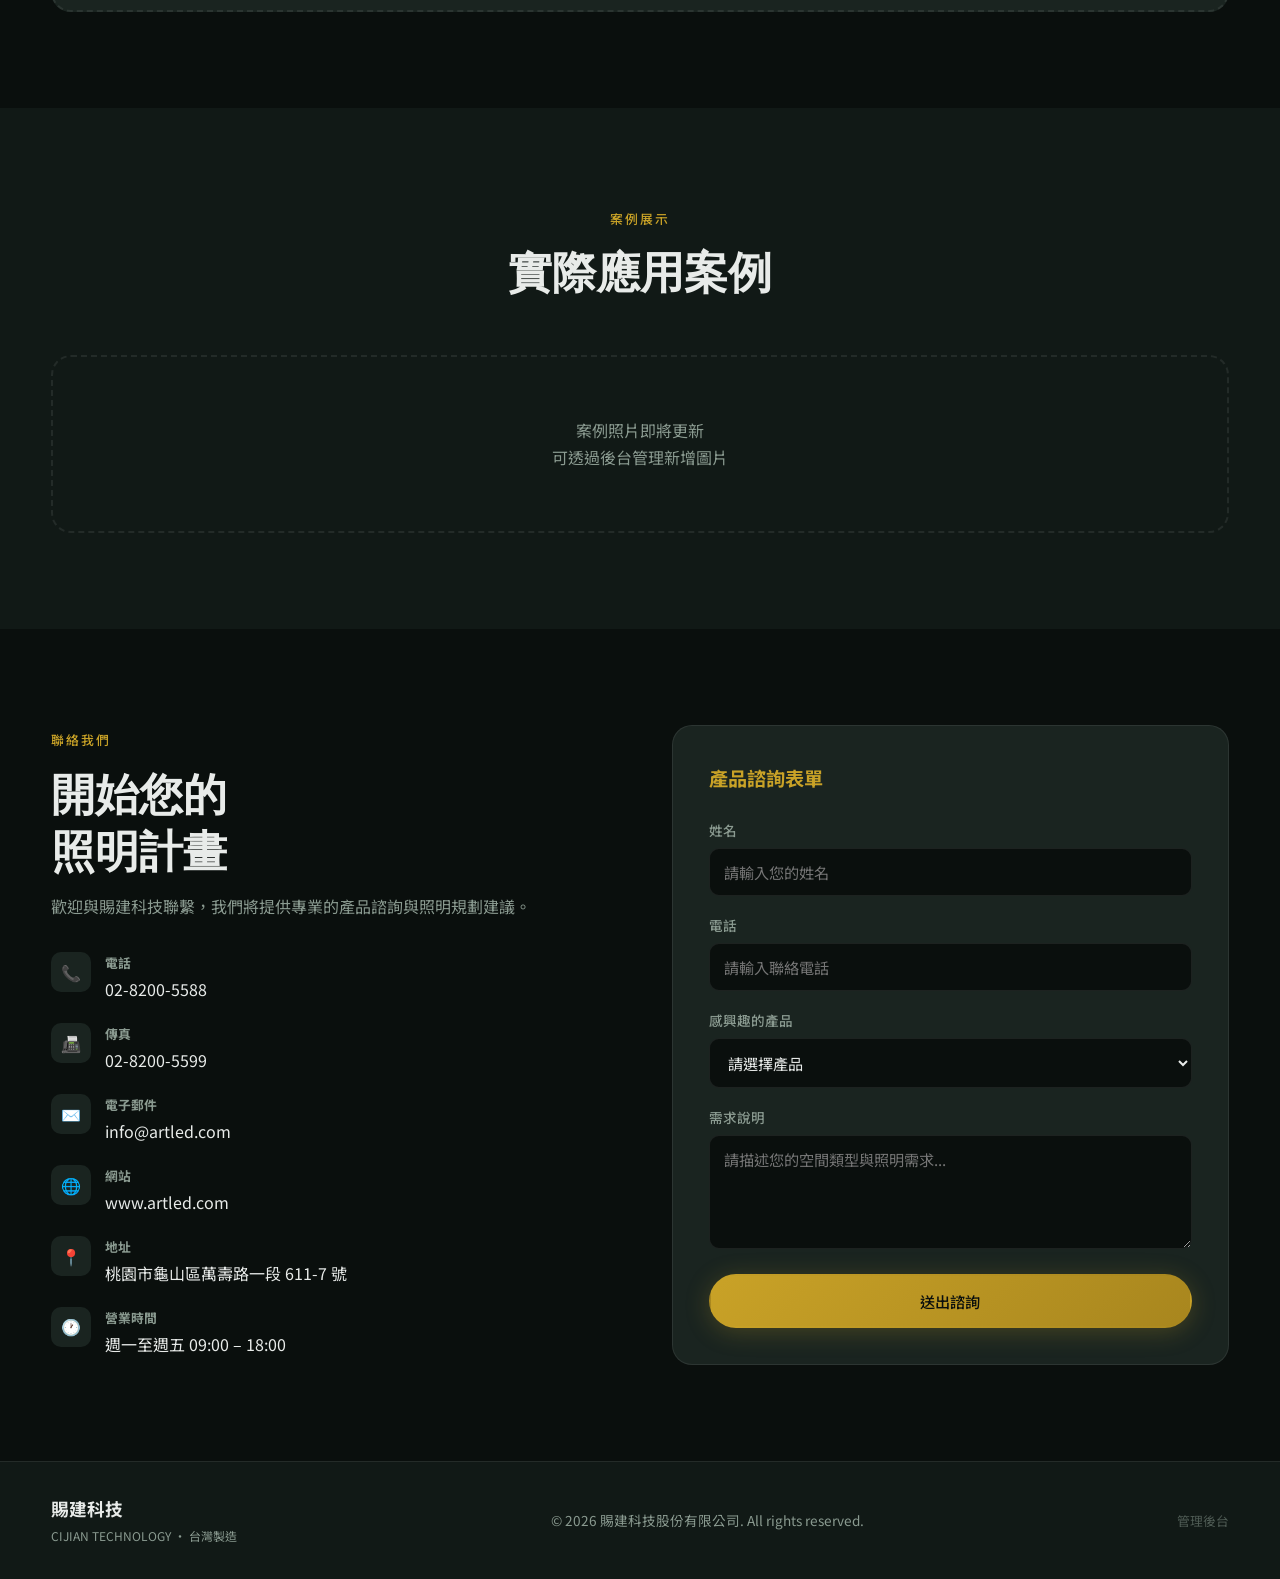
==== commit 48d64195: "更新產品圖片並新增安裝防盜區塊 Co-authored-by: Cursor <cursoragent@cursor.com>" ====
--- a/index.html
+++ b/index.html
@@ -36,6 +36,7 @@
         <li><a href="#home" class="nav__link">首頁</a></li>
         <li><a href="#about" class="nav__link">關於我們</a></li>
         <li><a href="#products" class="nav__link">產品系列</a></li>
+        <li><a href="#installation" class="nav__link">安裝防盜</a></li>
         <li><a href="#features" class="nav__link">產品特色</a></li>
         <li><a href="#videos" class="nav__link">影片介紹</a></li>
         <li><a href="#gallery" class="nav__link">案例展示</a></li>
@@ -125,6 +126,27 @@
     </div>
   </section>
 
+  <!-- 安裝防盜 -->
+  <section class="installation section" id="installation">
+    <div class="container">
+      <div class="section__header">
+        <p class="section__tag" id="installTag">安裝防盜</p>
+        <h2 class="section__title" id="installTitle">專利扣具設計 · 隱形防盜安裝</h2>
+        <p class="section__subtitle" id="installSubtitle">獨家不鏽鋼扣具固定，掩埋後與地面齊平，安全隱固又美觀</p>
+      </div>
+      <div class="installation__grid">
+        <div class="installation__visual reveal">
+          <img id="installImage" src="images/anti-theft-install.png" alt="防盜扣具安裝示意" loading="lazy">
+        </div>
+        <div class="installation__content reveal">
+          <p class="installation__intro" id="installIntro"></p>
+          <ol class="installation__steps" id="installSteps"></ol>
+          <div class="installation__highlights" id="installHighlights"></div>
+        </div>
+      </div>
+    </div>
+  </section>
+
   <!-- 產品特色 -->
   <section class="features section" id="features">
     <div class="container">
--- a/css/style.css
+++ b/css/style.css
@@ -452,6 +452,7 @@
   width: 100%;
   height: 100%;
   object-fit: cover;
+  object-position: center top;
   transition: var(--transition);
 }
 
@@ -503,6 +504,111 @@
   border-radius: 6px;
   font-size: 0.75rem;
   color: var(--color-accent-light);
+}
+
+/* ===== Installation ===== */
+.installation { background: var(--color-bg-alt); }
+
+.installation__grid {
+  display: grid;
+  grid-template-columns: 1fr 1.1fr;
+  gap: 48px;
+  align-items: start;
+}
+
+.installation__visual {
+  border-radius: var(--radius-lg);
+  overflow: hidden;
+  border: 1px solid var(--color-border);
+  background: var(--color-surface);
+}
+
+.installation__visual img {
+  width: 100%;
+  display: block;
+}
+
+.installation__intro {
+  color: var(--color-text-muted);
+  font-size: 1.05rem;
+  margin-bottom: 28px;
+  line-height: 1.8;
+}
+
+.installation__steps {
+  display: flex;
+  flex-direction: column;
+  gap: 16px;
+  margin-bottom: 32px;
+}
+
+.install-step {
+  display: flex;
+  gap: 16px;
+  align-items: flex-start;
+  padding: 18px 20px;
+  background: var(--color-surface);
+  border: 1px solid var(--color-border);
+  border-radius: var(--radius);
+  transition: var(--transition);
+}
+
+.install-step:hover {
+  border-color: rgba(201, 162, 39, 0.25);
+}
+
+.install-step__num {
+  flex-shrink: 0;
+  width: 36px;
+  height: 36px;
+  display: flex;
+  align-items: center;
+  justify-content: center;
+  background: var(--color-green);
+  color: var(--color-accent-light);
+  font-weight: 700;
+  font-size: 0.95rem;
+  border-radius: 50%;
+}
+
+.install-step strong {
+  display: block;
+  margin-bottom: 4px;
+  color: var(--color-accent);
+}
+
+.install-step p {
+  font-size: 0.9rem;
+  color: var(--color-text-muted);
+}
+
+.installation__highlights {
+  display: grid;
+  grid-template-columns: repeat(3, 1fr);
+  gap: 12px;
+}
+
+.install-highlight {
+  display: flex;
+  gap: 12px;
+  align-items: flex-start;
+  padding: 16px;
+  background: rgba(30, 77, 53, 0.25);
+  border: 1px solid rgba(42, 107, 74, 0.4);
+  border-radius: var(--radius);
+}
+
+.install-highlight__icon { font-size: 1.4rem; flex-shrink: 0; }
+
+.install-highlight strong {
+  display: block;
+  font-size: 0.9rem;
+  margin-bottom: 2px;
+}
+
+.install-highlight p {
+  font-size: 0.8rem;
+  color: var(--color-text-muted);
 }
 
 /* ===== Features ===== */
@@ -833,6 +939,8 @@
   .features__grid { grid-template-columns: repeat(2, 1fr); }
   .comparison__wrap { grid-template-columns: 1fr; }
   .about__grid, .contact__grid { grid-template-columns: 1fr; gap: 40px; }
+  .installation__grid { grid-template-columns: 1fr; }
+  .installation__highlights { grid-template-columns: 1fr; }
   .about__stats { flex-direction: row; }
   .stat { flex: 1; }
 }
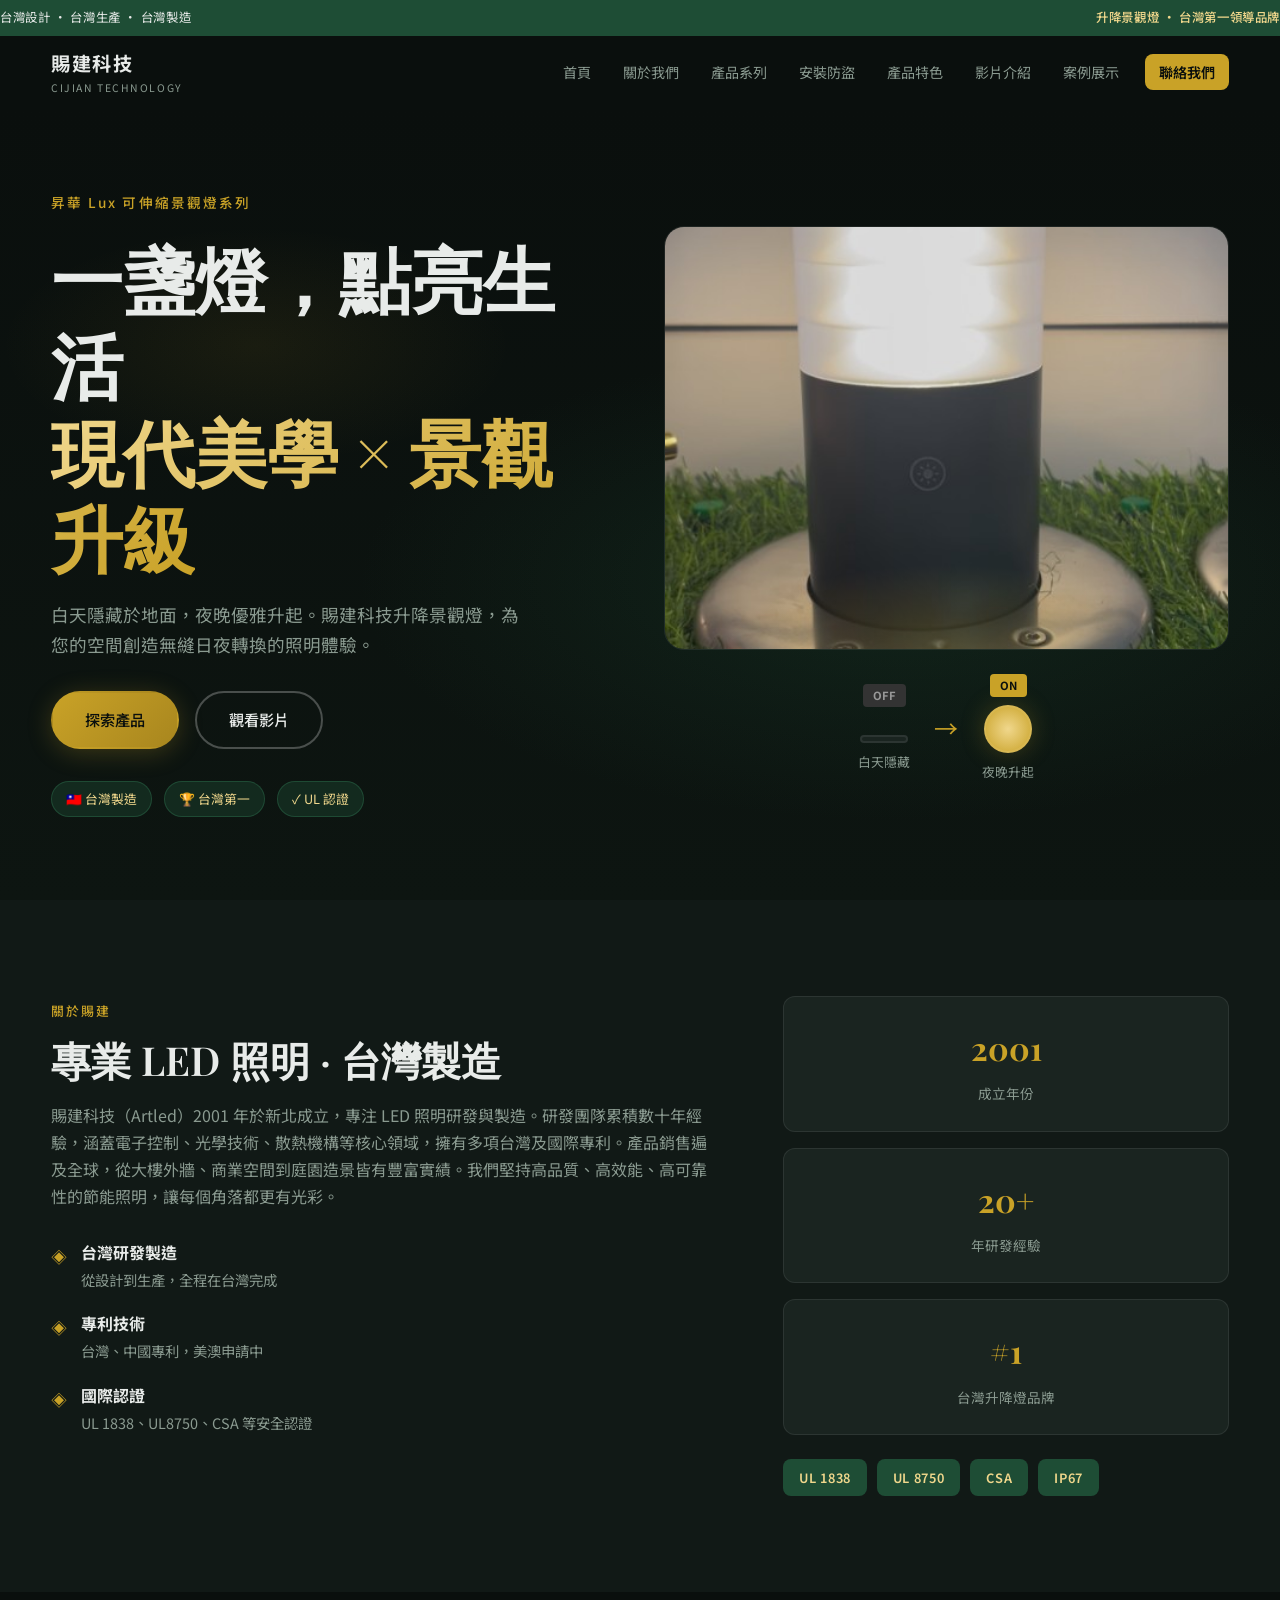
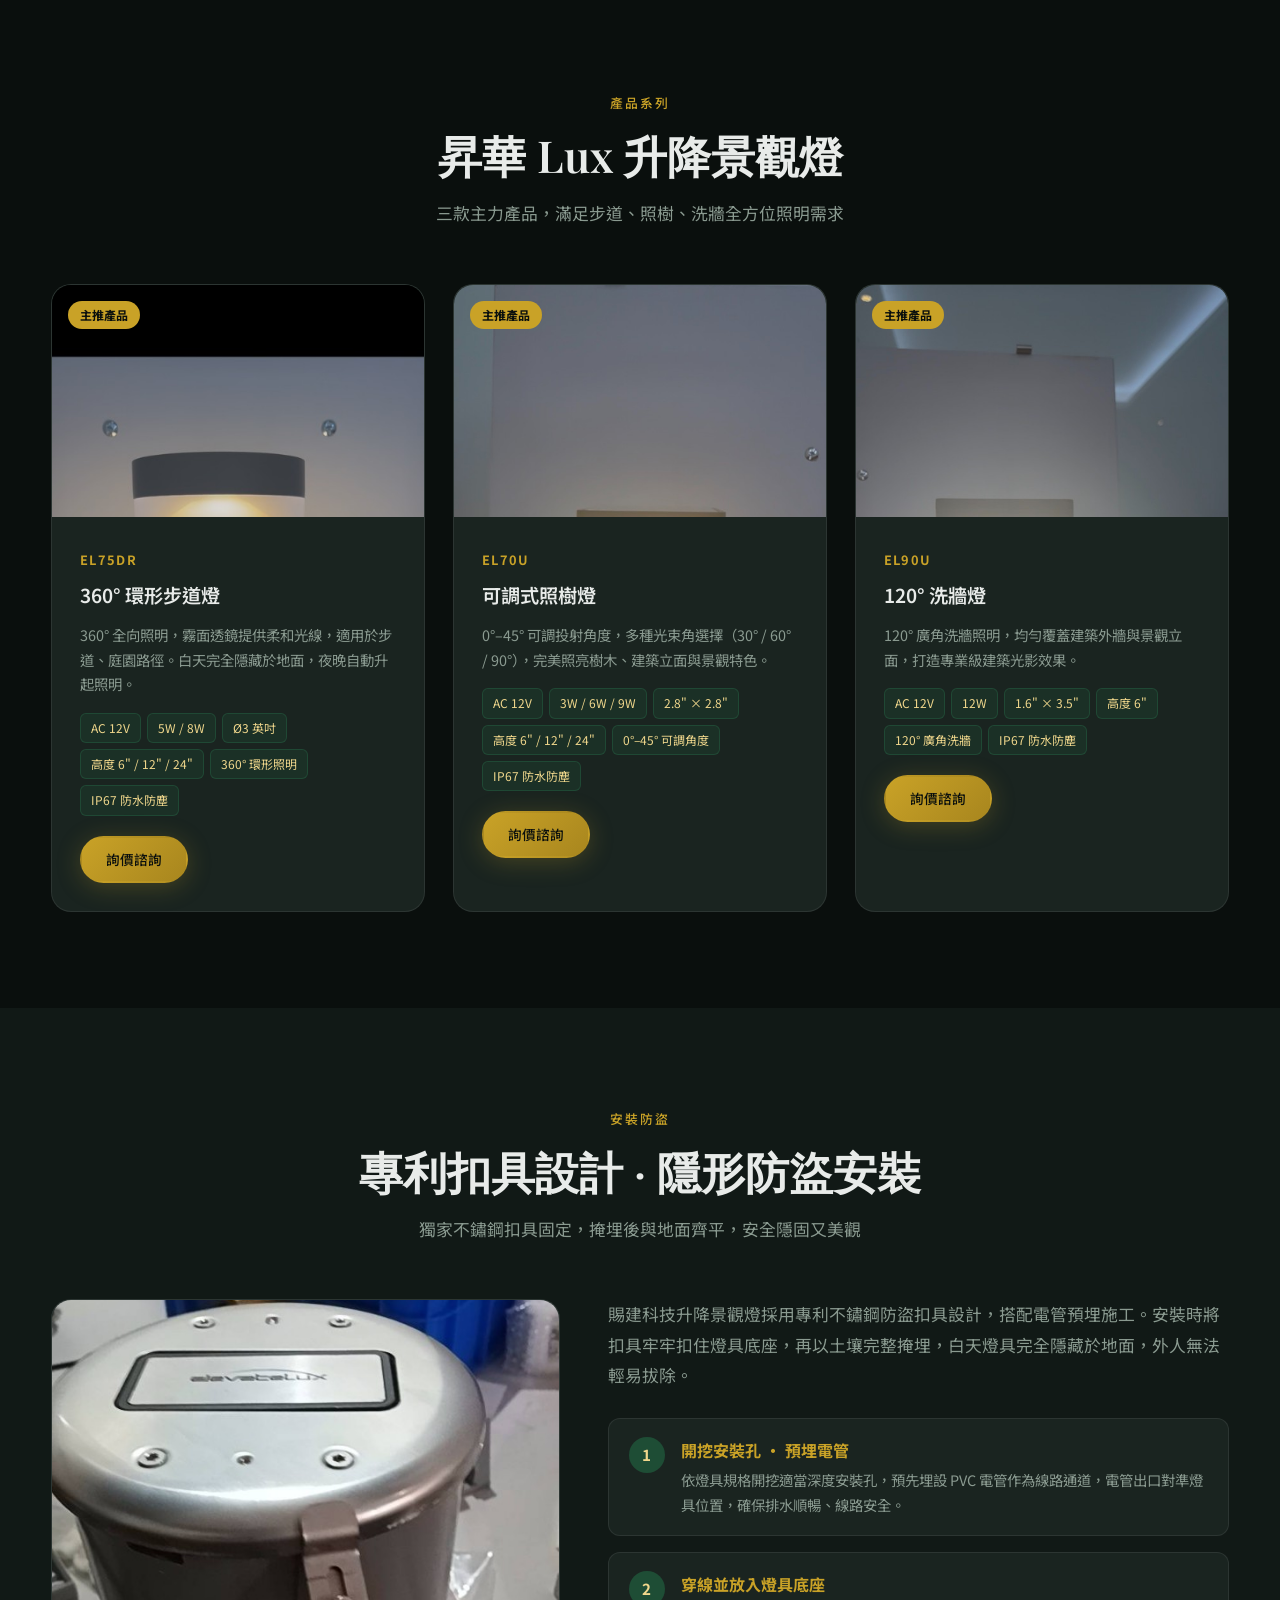
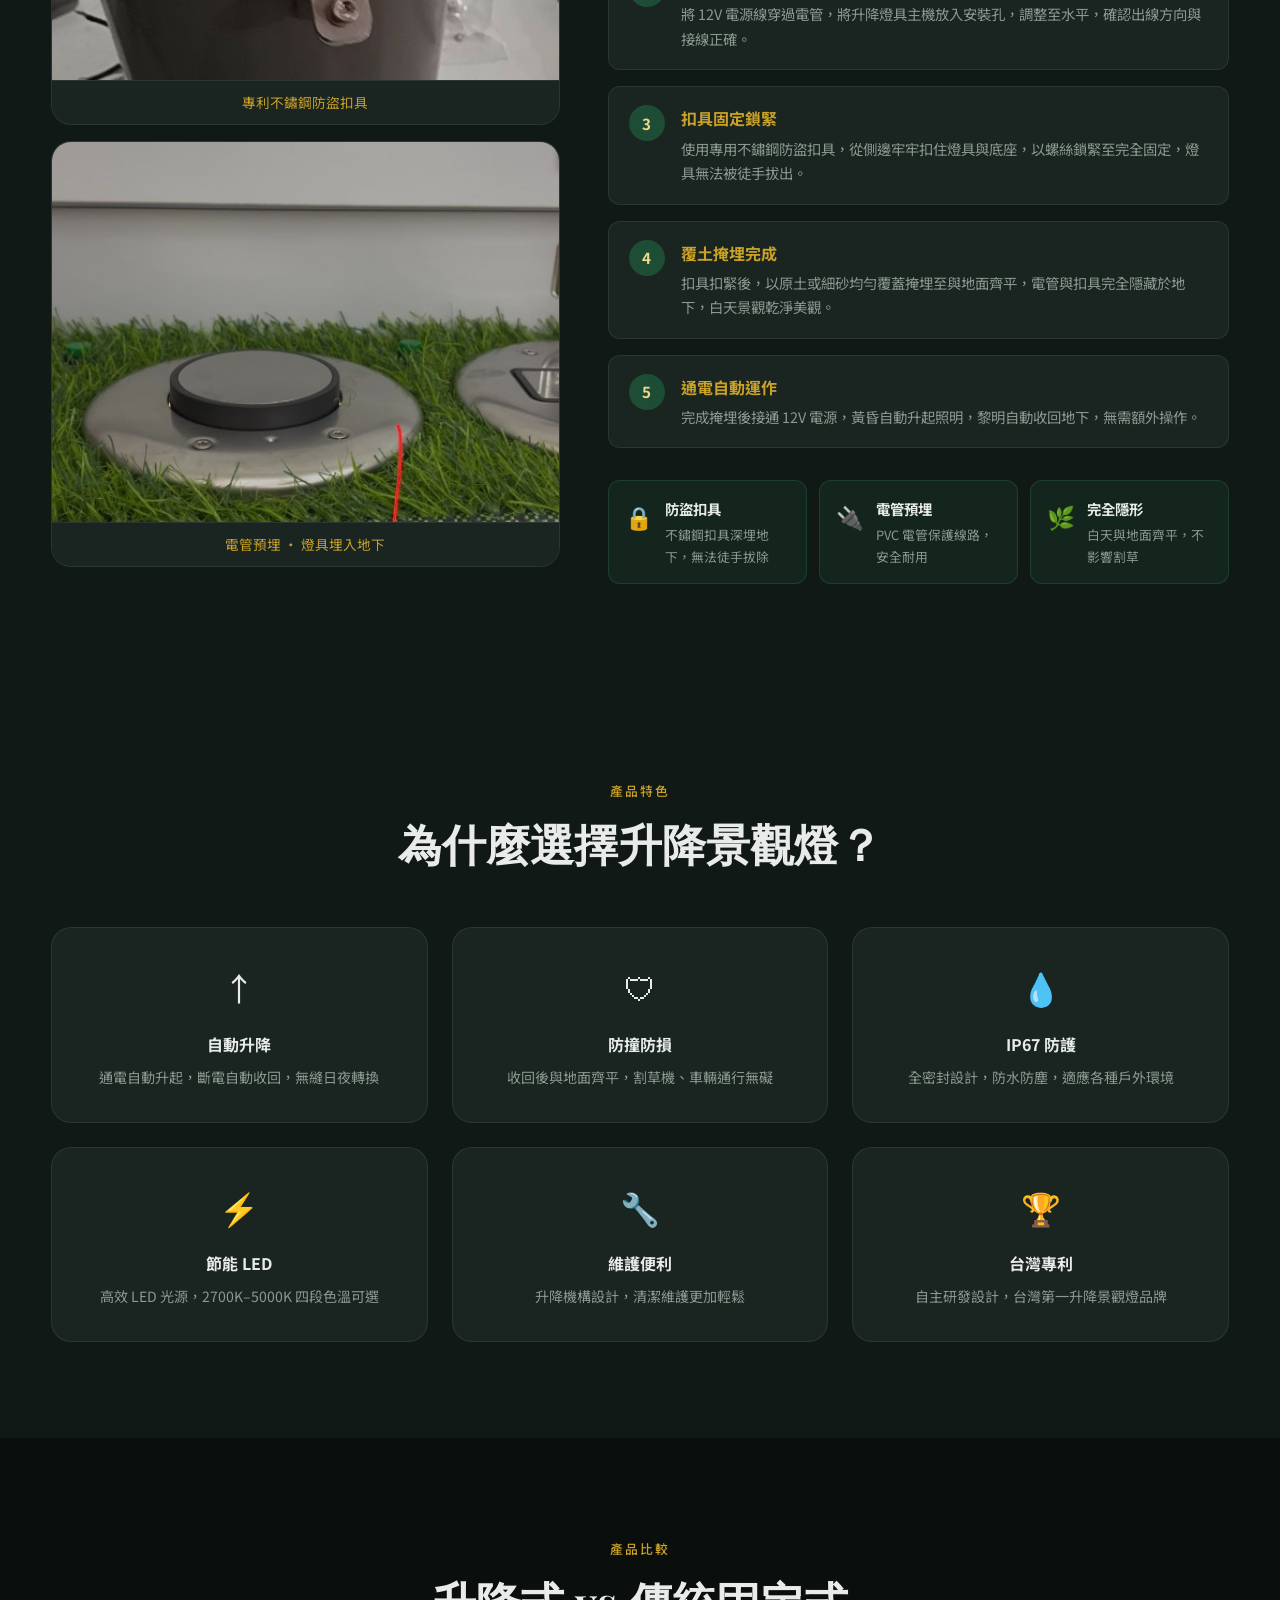
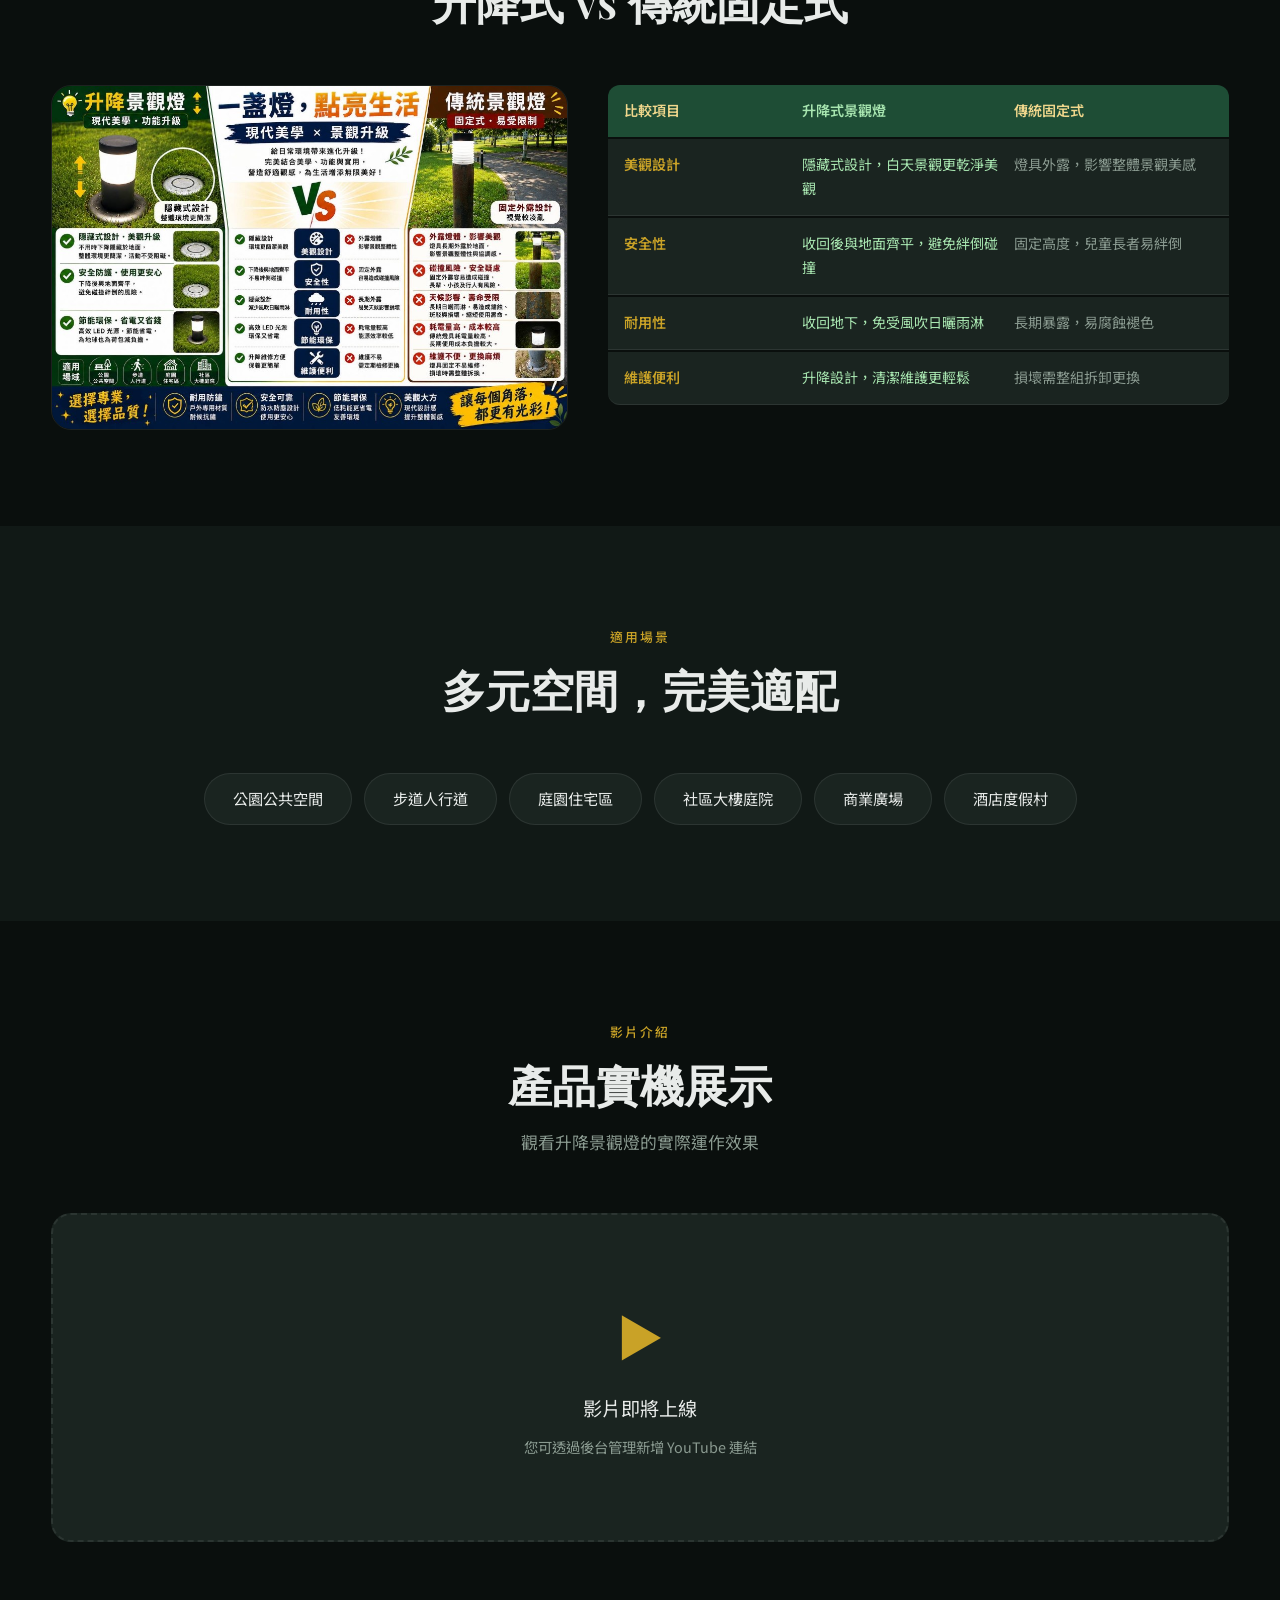
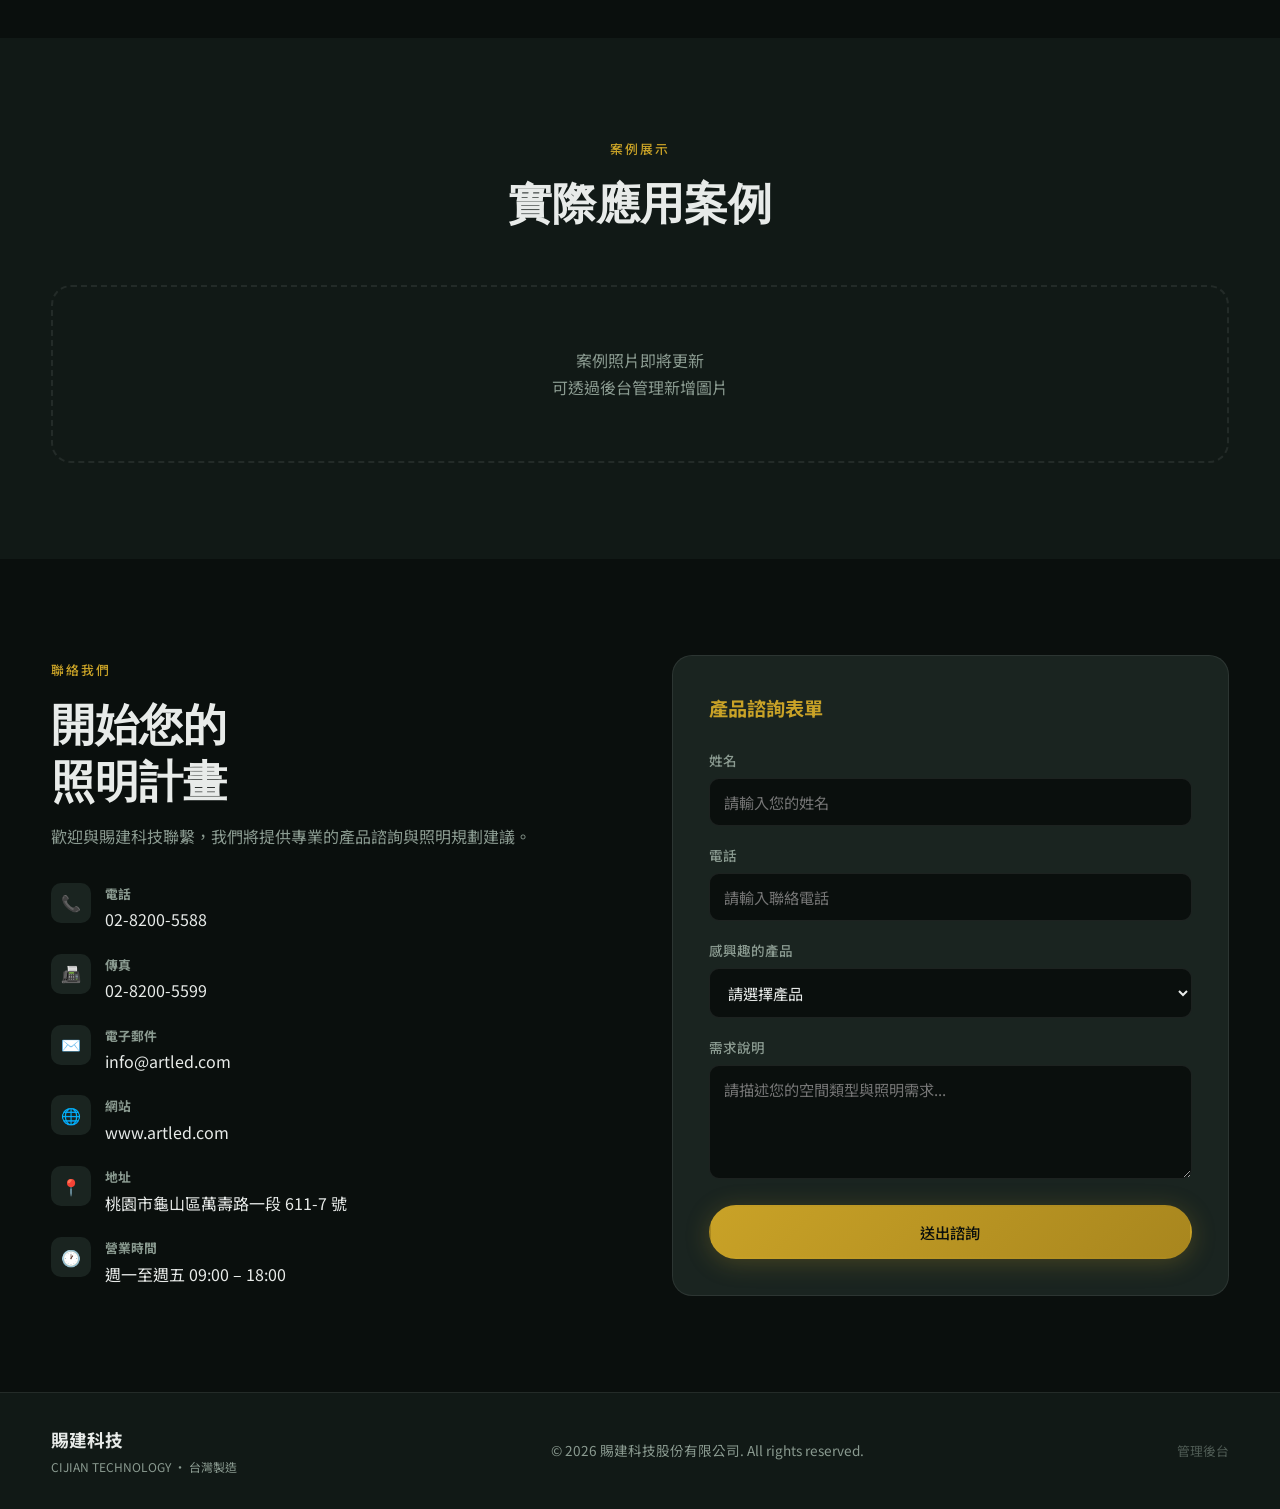
==== commit 3b679649: "修正安裝防盜區塊顯示，新增電管安裝步驟與圖片 Co-authored-by: Cursor <cursoragent@cursor.com>" ====
--- a/index.html
+++ b/index.html
@@ -135,13 +135,69 @@
         <p class="section__subtitle" id="installSubtitle">獨家不鏽鋼扣具固定，掩埋後與地面齊平，安全隱固又美觀</p>
       </div>
       <div class="installation__grid">
-        <div class="installation__visual reveal">
-          <img id="installImage" src="images/anti-theft-install.png" alt="防盜扣具安裝示意" loading="lazy">
-        </div>
-        <div class="installation__content reveal">
-          <p class="installation__intro" id="installIntro"></p>
-          <ol class="installation__steps" id="installSteps"></ol>
-          <div class="installation__highlights" id="installHighlights"></div>
+        <div class="installation__images">
+          <div class="installation__visual">
+            <img id="installImage" src="images/anti-theft-install.png?v=3" alt="防盜扣具特寫" loading="lazy">
+            <p class="installation__caption">專利不鏽鋼防盜扣具</p>
+          </div>
+          <div class="installation__visual">
+            <img id="installConduitImage" src="images/install-conduit.png?v=3" alt="電管安裝示意" loading="lazy">
+            <p class="installation__caption">電管預埋 · 燈具埋入地下</p>
+          </div>
+        </div>
+        <div class="installation__content">
+          <p class="installation__intro" id="installIntro">賜建科技升降景觀燈採用專利不鏽鋼防盜扣具設計，搭配電管預埋施工。安裝時將扣具牢牢扣住燈具底座，再以土壤完整掩埋，白天燈具完全隱藏於地面，外人無法輕易拔除。</p>
+          <ol class="installation__steps" id="installSteps">
+            <li class="install-step">
+              <span class="install-step__num">1</span>
+              <div>
+                <strong>開挖安裝孔 · 預埋電管</strong>
+                <p>依燈具規格開挖適當深度安裝孔，預先埋設 PVC 電管作為線路通道，電管出口對準燈具位置，確保排水順暢、線路安全。</p>
+              </div>
+            </li>
+            <li class="install-step">
+              <span class="install-step__num">2</span>
+              <div>
+                <strong>穿線並放入燈具底座</strong>
+                <p>將 12V 電源線穿過電管，將升降燈具主機放入安裝孔，調整至水平，確認出線方向與接線正確。</p>
+              </div>
+            </li>
+            <li class="install-step">
+              <span class="install-step__num">3</span>
+              <div>
+                <strong>扣具固定鎖緊</strong>
+                <p>使用專用不鏽鋼防盜扣具，從側邊牢牢扣住燈具與底座，以螺絲鎖緊至完全固定，燈具無法被徒手拔出。</p>
+              </div>
+            </li>
+            <li class="install-step">
+              <span class="install-step__num">4</span>
+              <div>
+                <strong>覆土掩埋完成</strong>
+                <p>扣具扣緊後，以原土或細砂均勻覆蓋掩埋至與地面齊平，電管與扣具完全隱藏於地下，白天景觀乾淨美觀。</p>
+              </div>
+            </li>
+            <li class="install-step">
+              <span class="install-step__num">5</span>
+              <div>
+                <strong>通電自動運作</strong>
+                <p>完成掩埋後接通 12V 電源，黃昏自動升起照明，黎明自動收回地下，無需額外操作。</p>
+              </div>
+            </li>
+          </ol>
+          <div class="installation__highlights" id="installHighlights">
+            <div class="install-highlight">
+              <span class="install-highlight__icon">🔒</span>
+              <div><strong>防盜扣具</strong><p>不鏽鋼扣具深埋地下，無法徒手拔除</p></div>
+            </div>
+            <div class="install-highlight">
+              <span class="install-highlight__icon">🔌</span>
+              <div><strong>電管預埋</strong><p>PVC 電管保護線路，安全耐用</p></div>
+            </div>
+            <div class="install-highlight">
+              <span class="install-highlight__icon">🌿</span>
+              <div><strong>完全隱形</strong><p>白天與地面齊平，不影響割草</p></div>
+            </div>
+          </div>
         </div>
       </div>
     </div>
--- a/css/style.css
+++ b/css/style.css
@@ -511,9 +511,15 @@
 
 .installation__grid {
   display: grid;
-  grid-template-columns: 1fr 1.1fr;
+  grid-template-columns: 0.9fr 1.1fr;
   gap: 48px;
   align-items: start;
+}
+
+.installation__images {
+  display: flex;
+  flex-direction: column;
+  gap: 16px;
 }
 
 .installation__visual {
@@ -526,6 +532,21 @@
 .installation__visual img {
   width: 100%;
   display: block;
+  aspect-ratio: 4/3;
+  object-fit: cover;
+}
+
+.installation__caption {
+  padding: 10px 16px;
+  font-size: 0.85rem;
+  color: var(--color-accent);
+  text-align: center;
+  background: var(--color-surface);
+  border-top: 1px solid var(--color-border);
+}
+
+.installation__content {
+  min-width: 0;
 }
 
 .installation__intro {
@@ -941,6 +962,8 @@
   .about__grid, .contact__grid { grid-template-columns: 1fr; gap: 40px; }
   .installation__grid { grid-template-columns: 1fr; }
   .installation__highlights { grid-template-columns: 1fr; }
+  .installation__images { flex-direction: row; flex-wrap: wrap; }
+  .installation__images .installation__visual { flex: 1; min-width: 140px; }
   .about__stats { flex-direction: row; }
   .stat { flex: 1; }
 }
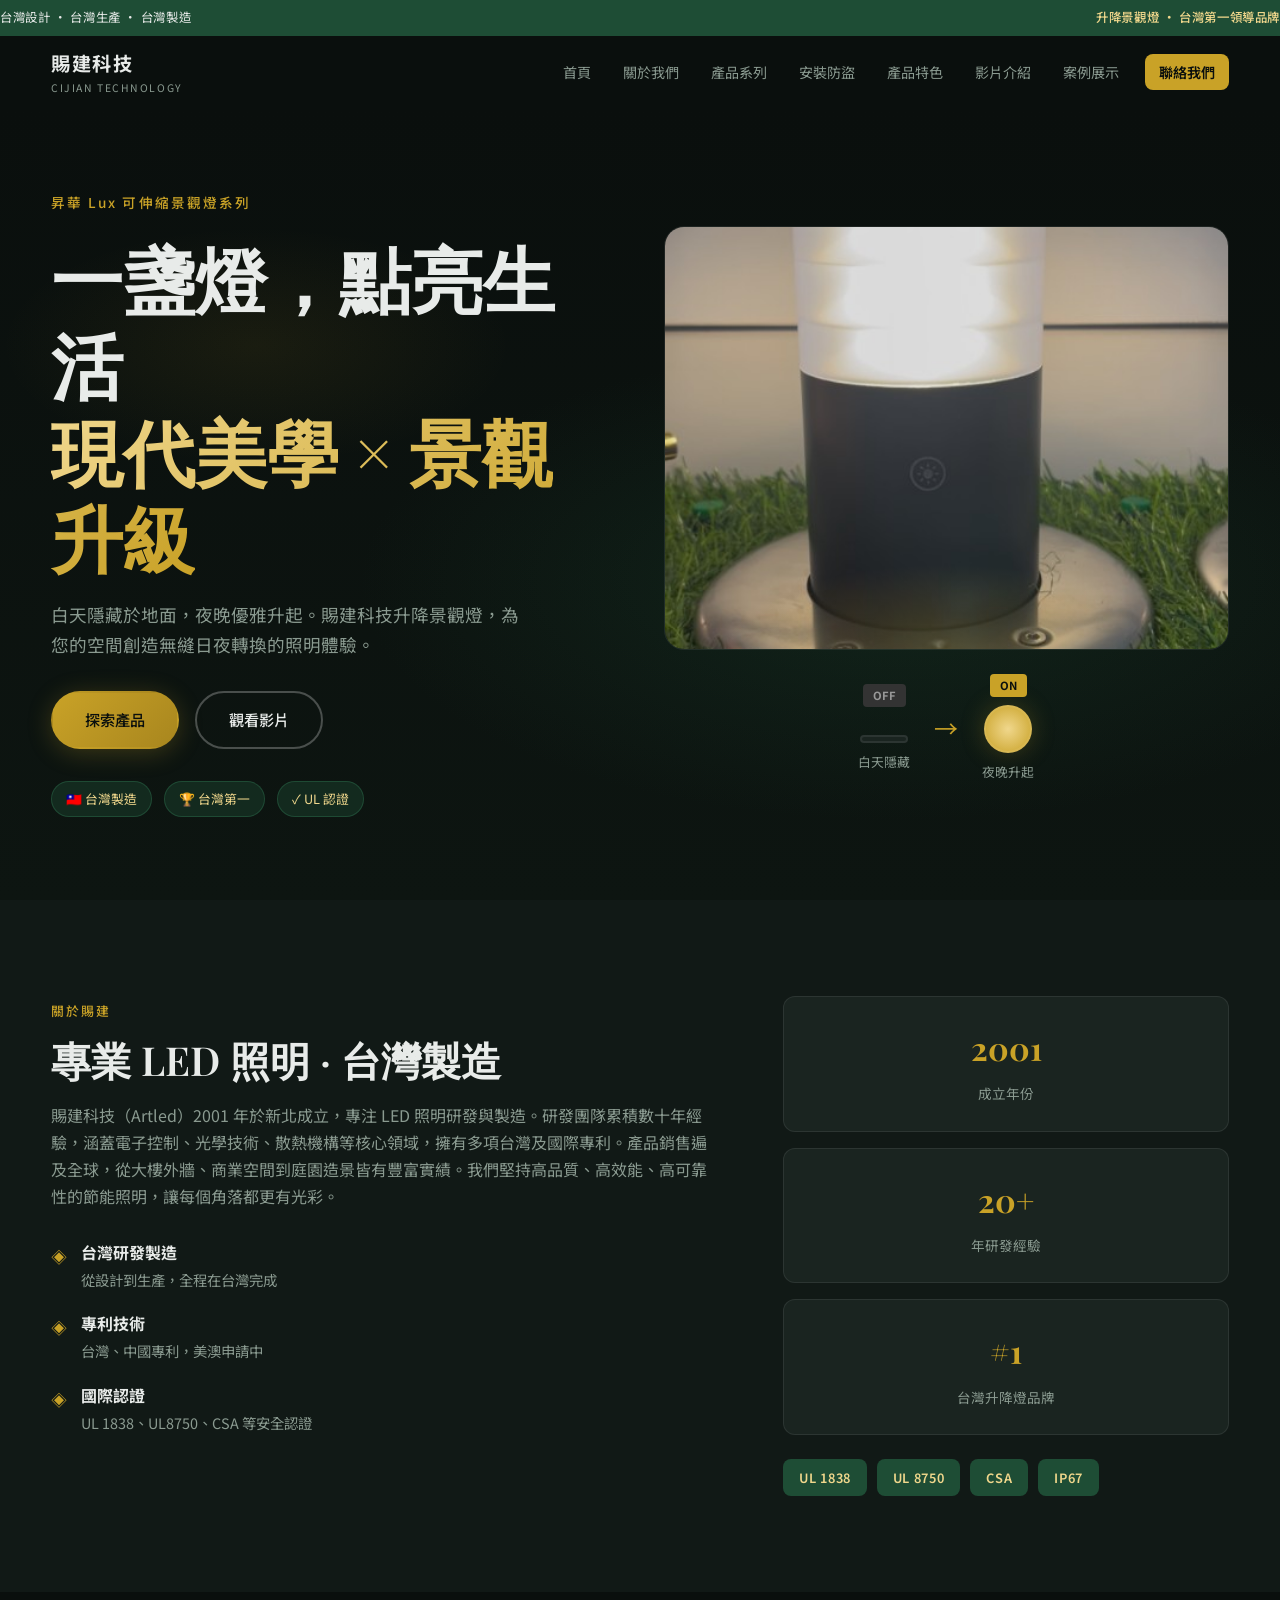
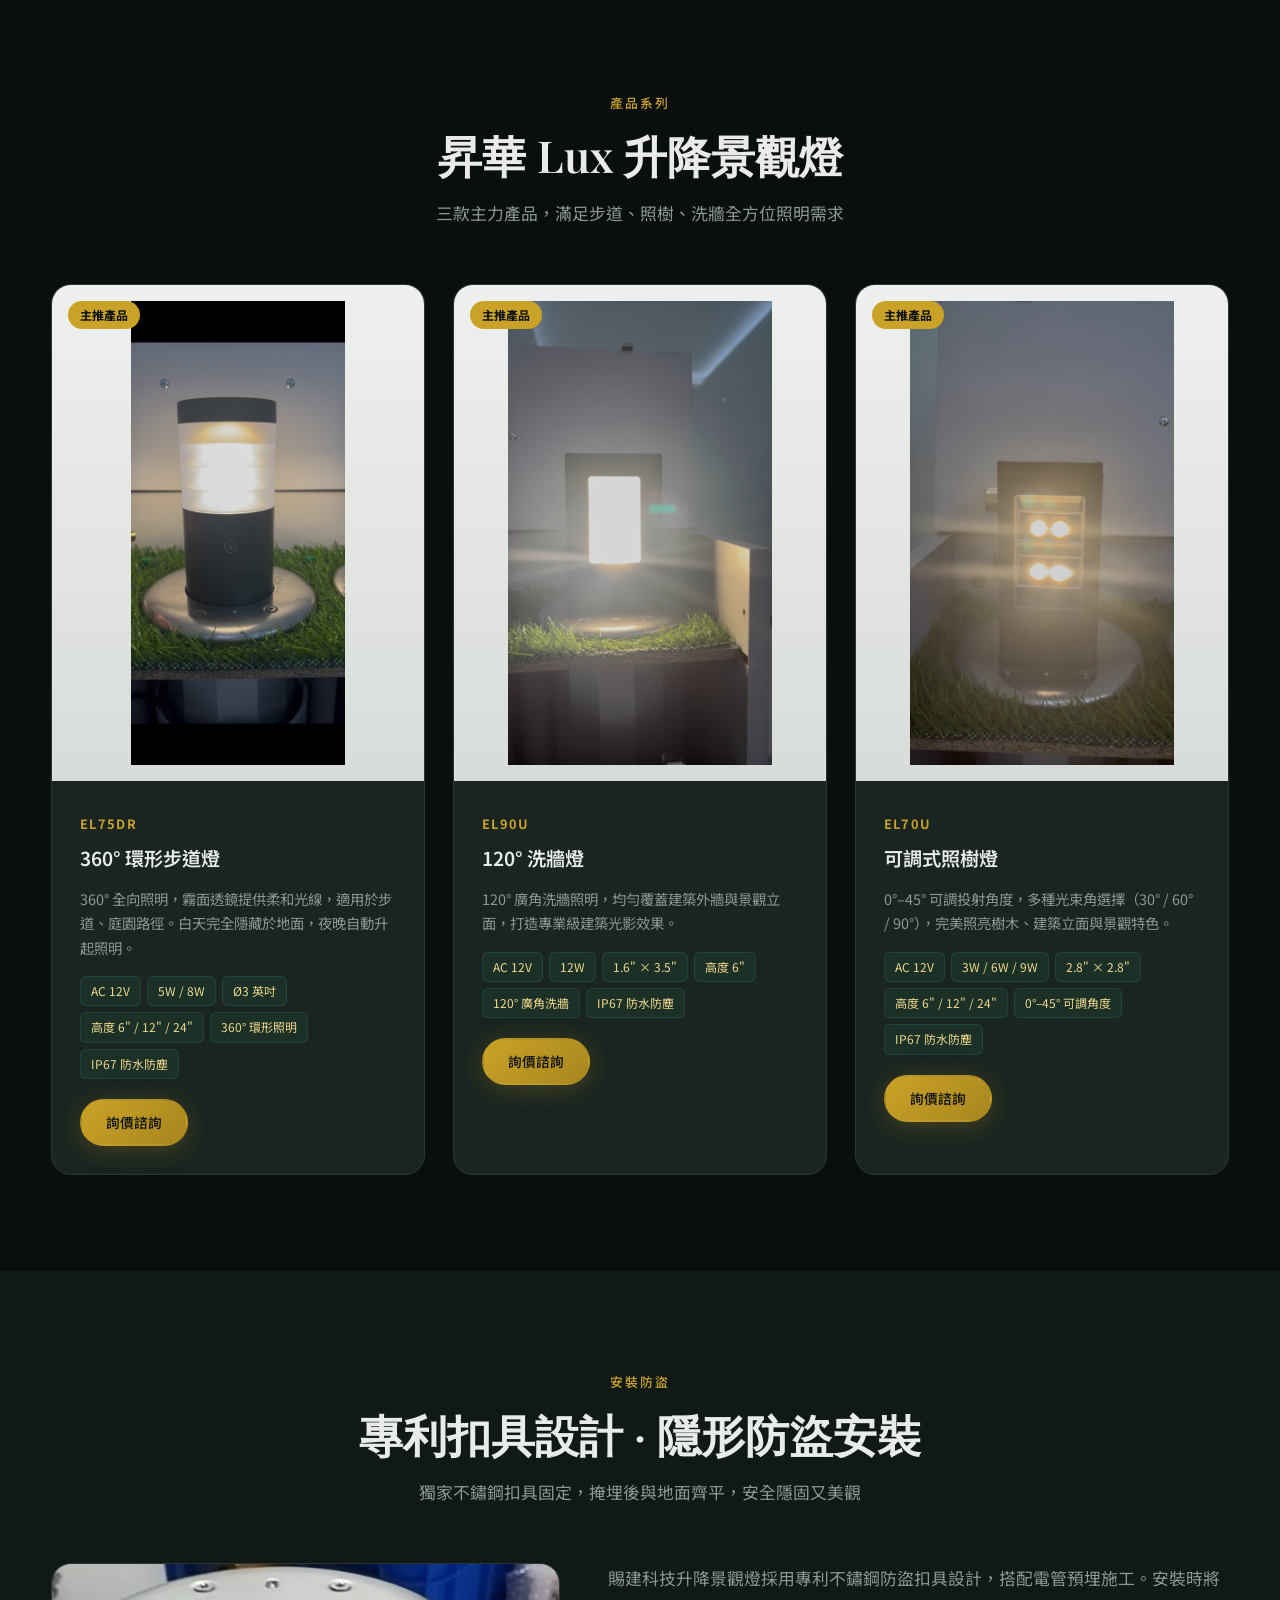
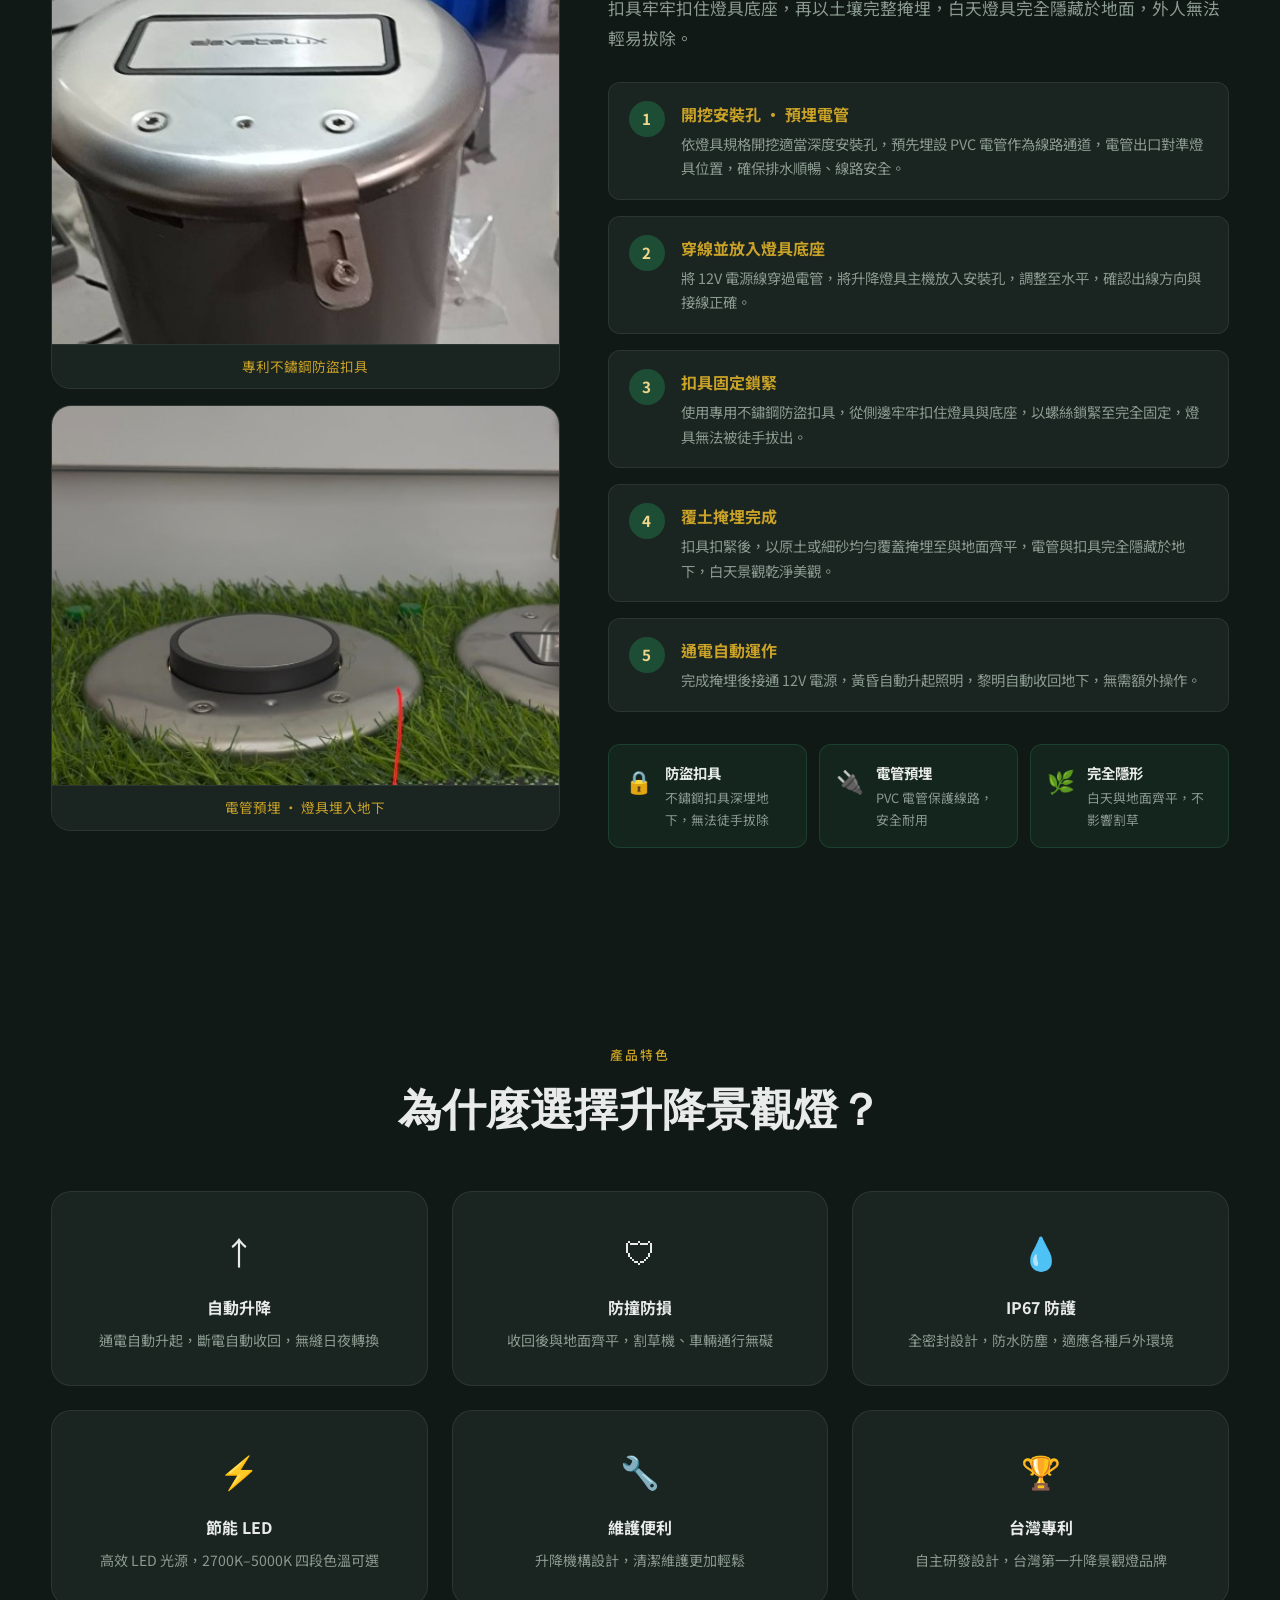
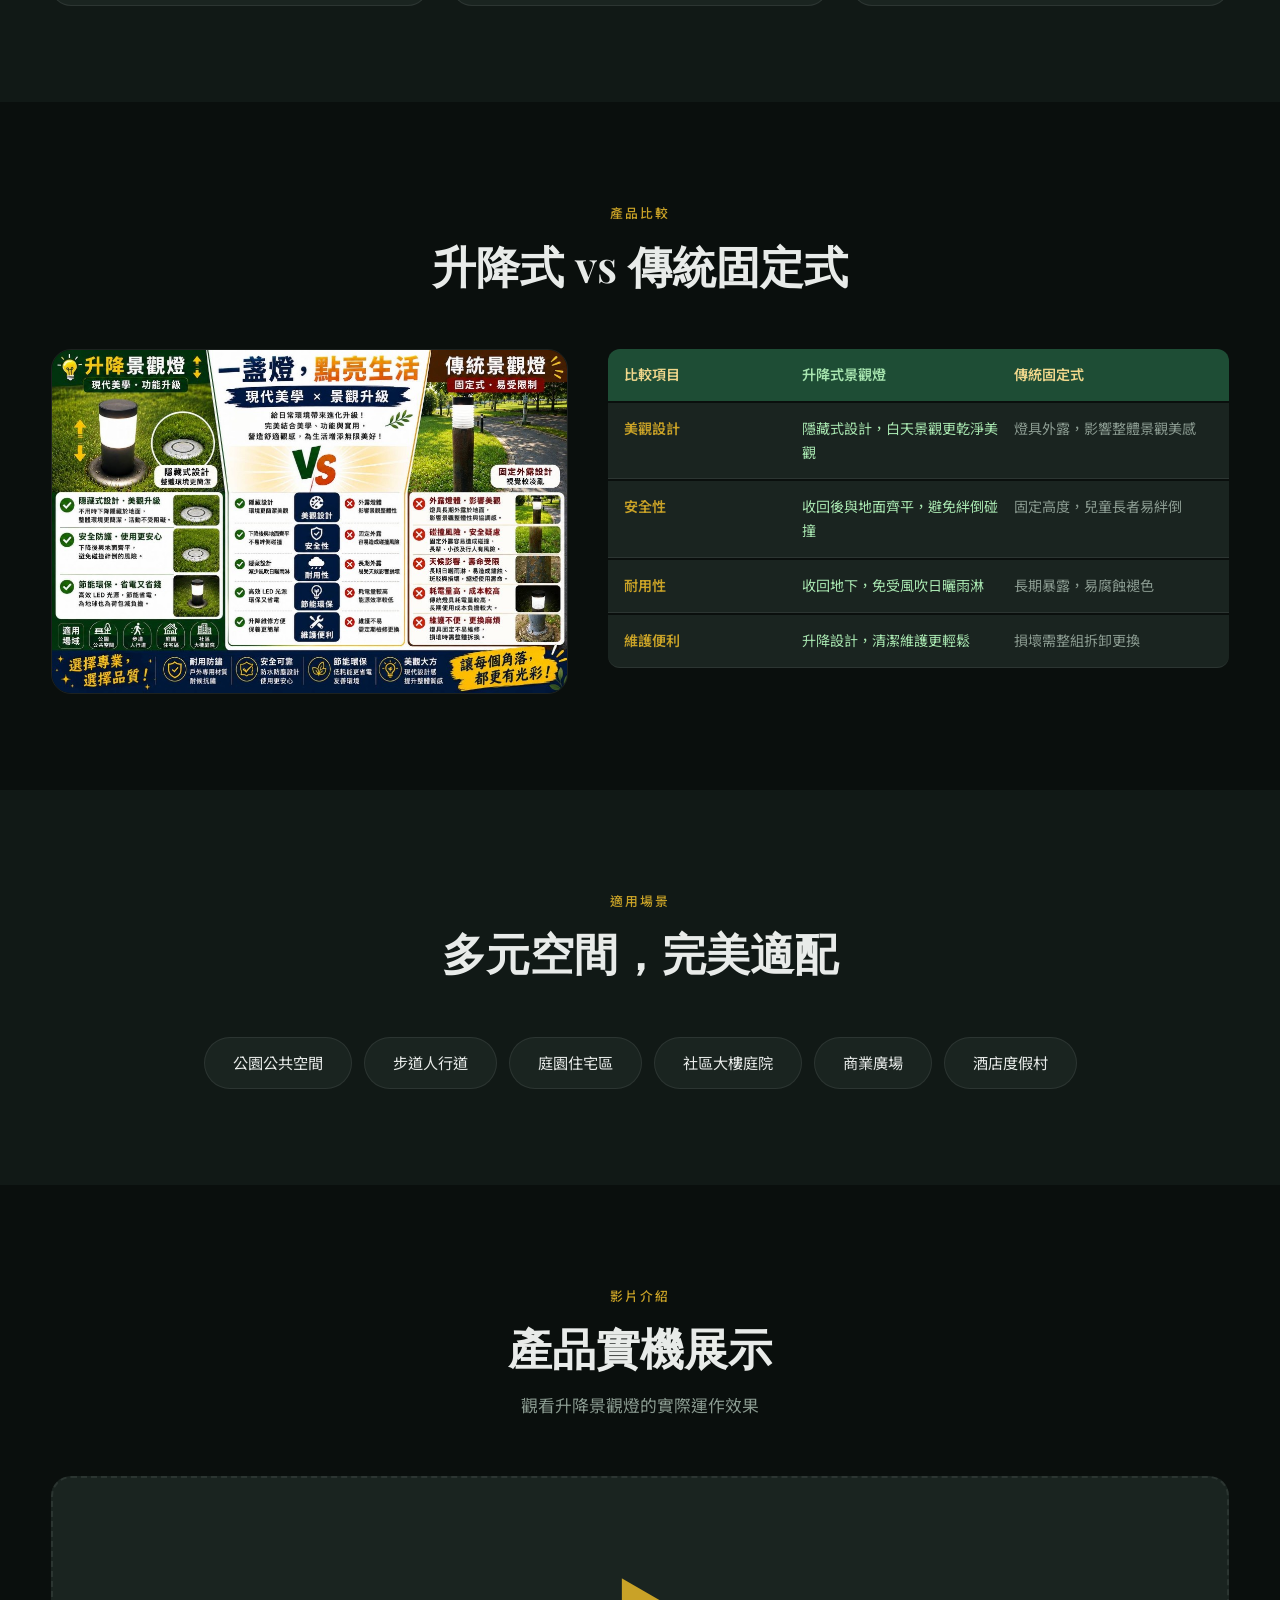
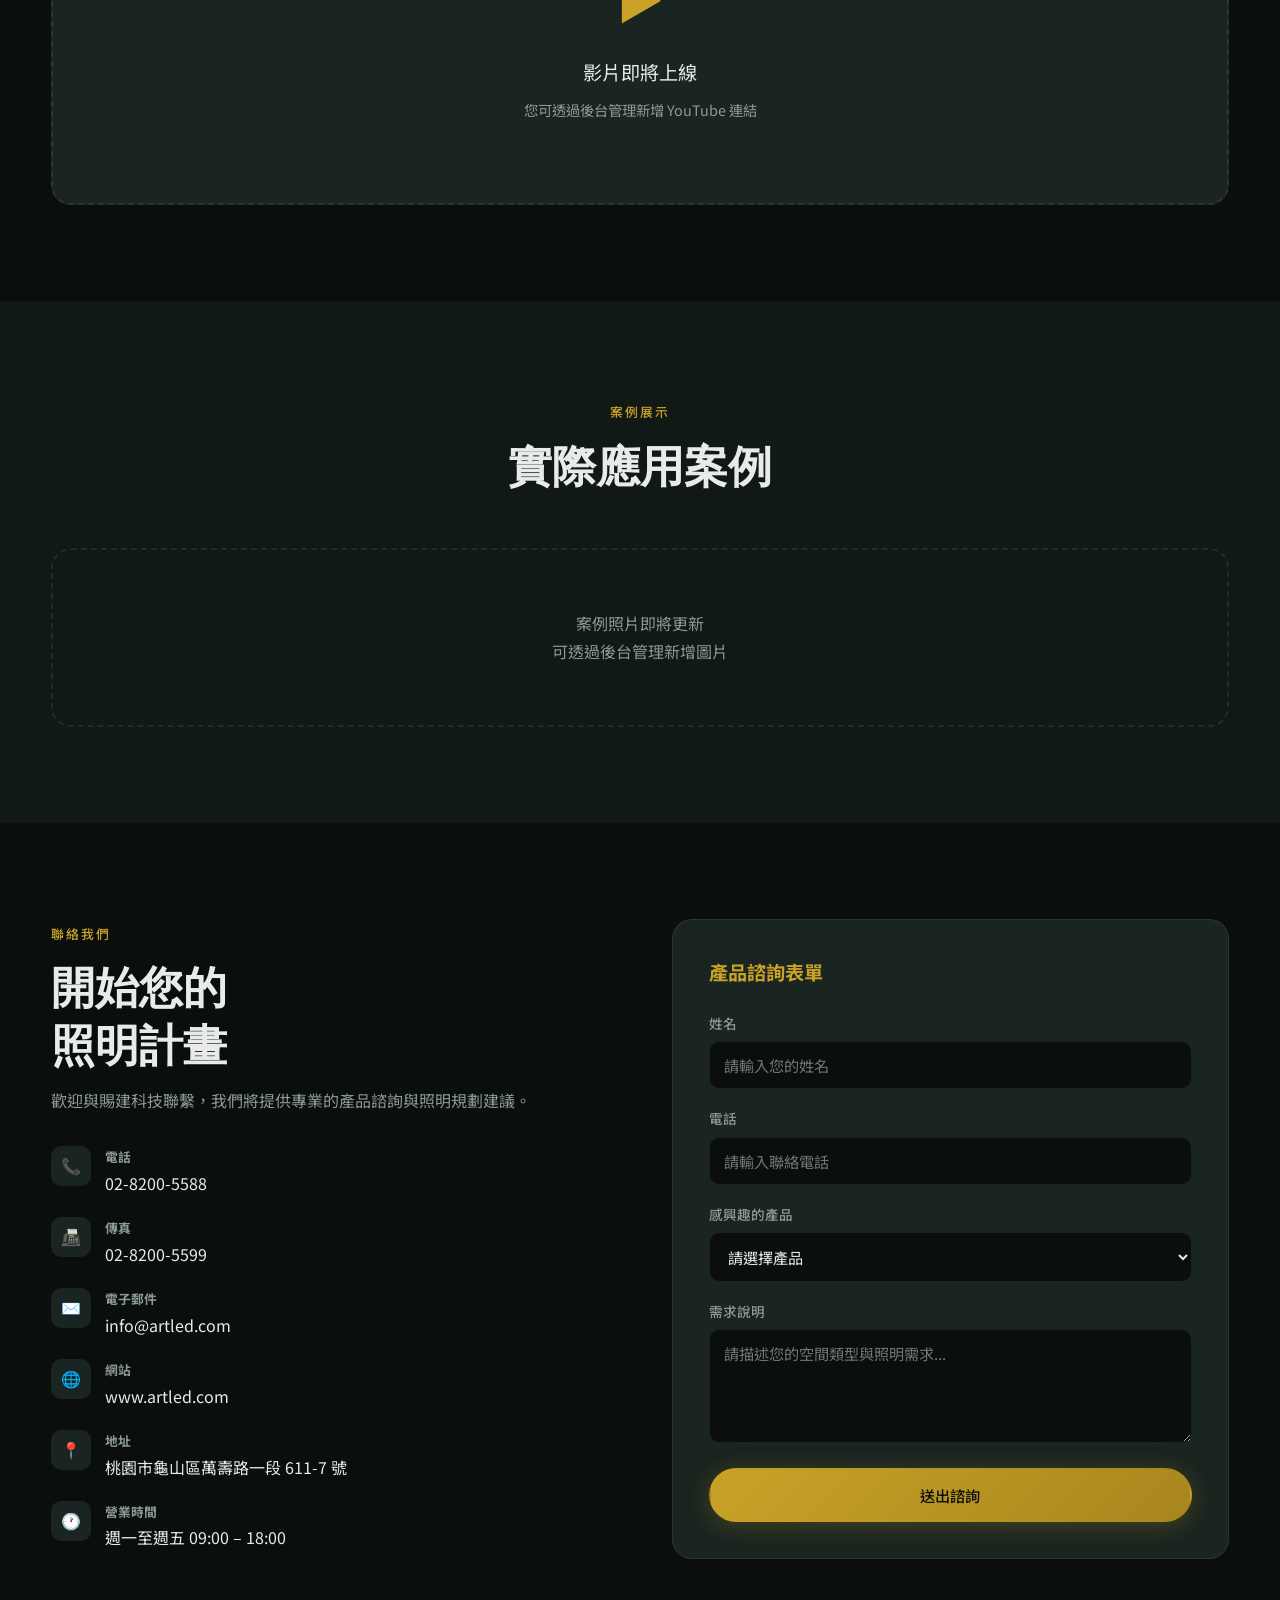
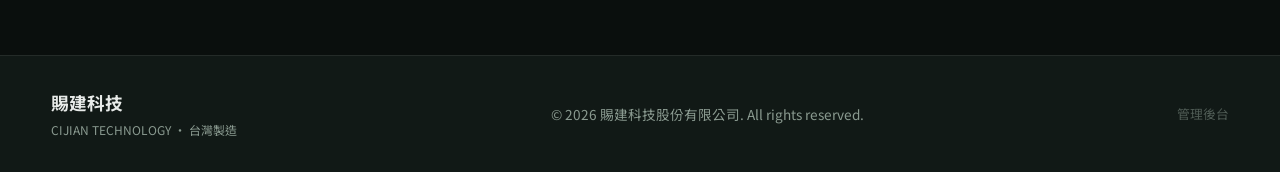
==== commit c18b0438: "修正產品圖片裁切問題，完整顯示三款商品實拍照 Co-authored-by: Cursor <cursoragent@cursor.com>" ====
--- a/index.html
+++ b/index.html
@@ -122,7 +122,41 @@
         <h2 class="section__title">昇華 Lux 升降景觀燈</h2>
         <p class="section__subtitle">三款主力產品，滿足步道、照樹、洗牆全方位照明需求</p>
       </div>
-      <div class="products__grid" id="productsGrid"></div>
+      <div class="products__grid" id="productsGrid">
+        <article class="product-card" id="product-el75dr">
+          <div class="product-card__badge">主推產品</div>
+          <div class="product-card__image">
+            <img src="images/el75dr-pathway.png?v=4" alt="EL75DR 步道燈" loading="lazy">
+          </div>
+          <div class="product-card__body">
+            <span class="product-card__model">EL75DR</span>
+            <h3 class="product-card__name">360° 環形步道燈</h3>
+            <p class="product-card__desc">360° 全向照明，霧面透鏡提供柔和光線，適用於步道、庭園路徑。</p>
+          </div>
+        </article>
+        <article class="product-card" id="product-el90u">
+          <div class="product-card__badge">主推產品</div>
+          <div class="product-card__image">
+            <img src="images/el90u-wallwash.png?v=4" alt="EL90U 洗牆燈" loading="lazy">
+          </div>
+          <div class="product-card__body">
+            <span class="product-card__model">EL90U</span>
+            <h3 class="product-card__name">120° 洗牆燈</h3>
+            <p class="product-card__desc">120° 廣角洗牆照明，均勻覆蓋建築外牆與景觀立面。</p>
+          </div>
+        </article>
+        <article class="product-card" id="product-el70u">
+          <div class="product-card__badge">主推產品</div>
+          <div class="product-card__image">
+            <img src="images/el70u-tree.png?v=4" alt="EL70U 照樹燈" loading="lazy">
+          </div>
+          <div class="product-card__body">
+            <span class="product-card__model">EL70U</span>
+            <h3 class="product-card__name">可調式照樹燈</h3>
+            <p class="product-card__desc">0°–45° 可調投射角度，完美照亮樹木、建築立面與景觀特色。</p>
+          </div>
+        </article>
+      </div>
     </div>
   </section>
 
--- a/css/style.css
+++ b/css/style.css
@@ -443,20 +443,25 @@
 }
 
 .product-card__image {
-  aspect-ratio: 16/10;
+  aspect-ratio: 3/4;
+  min-height: 300px;
   overflow: hidden;
-  background: #0d1511;
+  background: linear-gradient(180deg, #eef0ee 0%, #d8dcd8 100%);
+  display: flex;
+  align-items: center;
+  justify-content: center;
+  padding: 16px;
 }
 
 .product-card__image img {
   width: 100%;
   height: 100%;
-  object-fit: cover;
-  object-position: center top;
-  transition: var(--transition);
-}
-
-.product-card:hover .product-card__image img { transform: scale(1.05); }
+  object-fit: contain;
+  object-position: center center;
+  transition: var(--transition);
+}
+
+.product-card:hover .product-card__image img { transform: scale(1.03); }
 
 .product-card__placeholder {
   width: 100%;
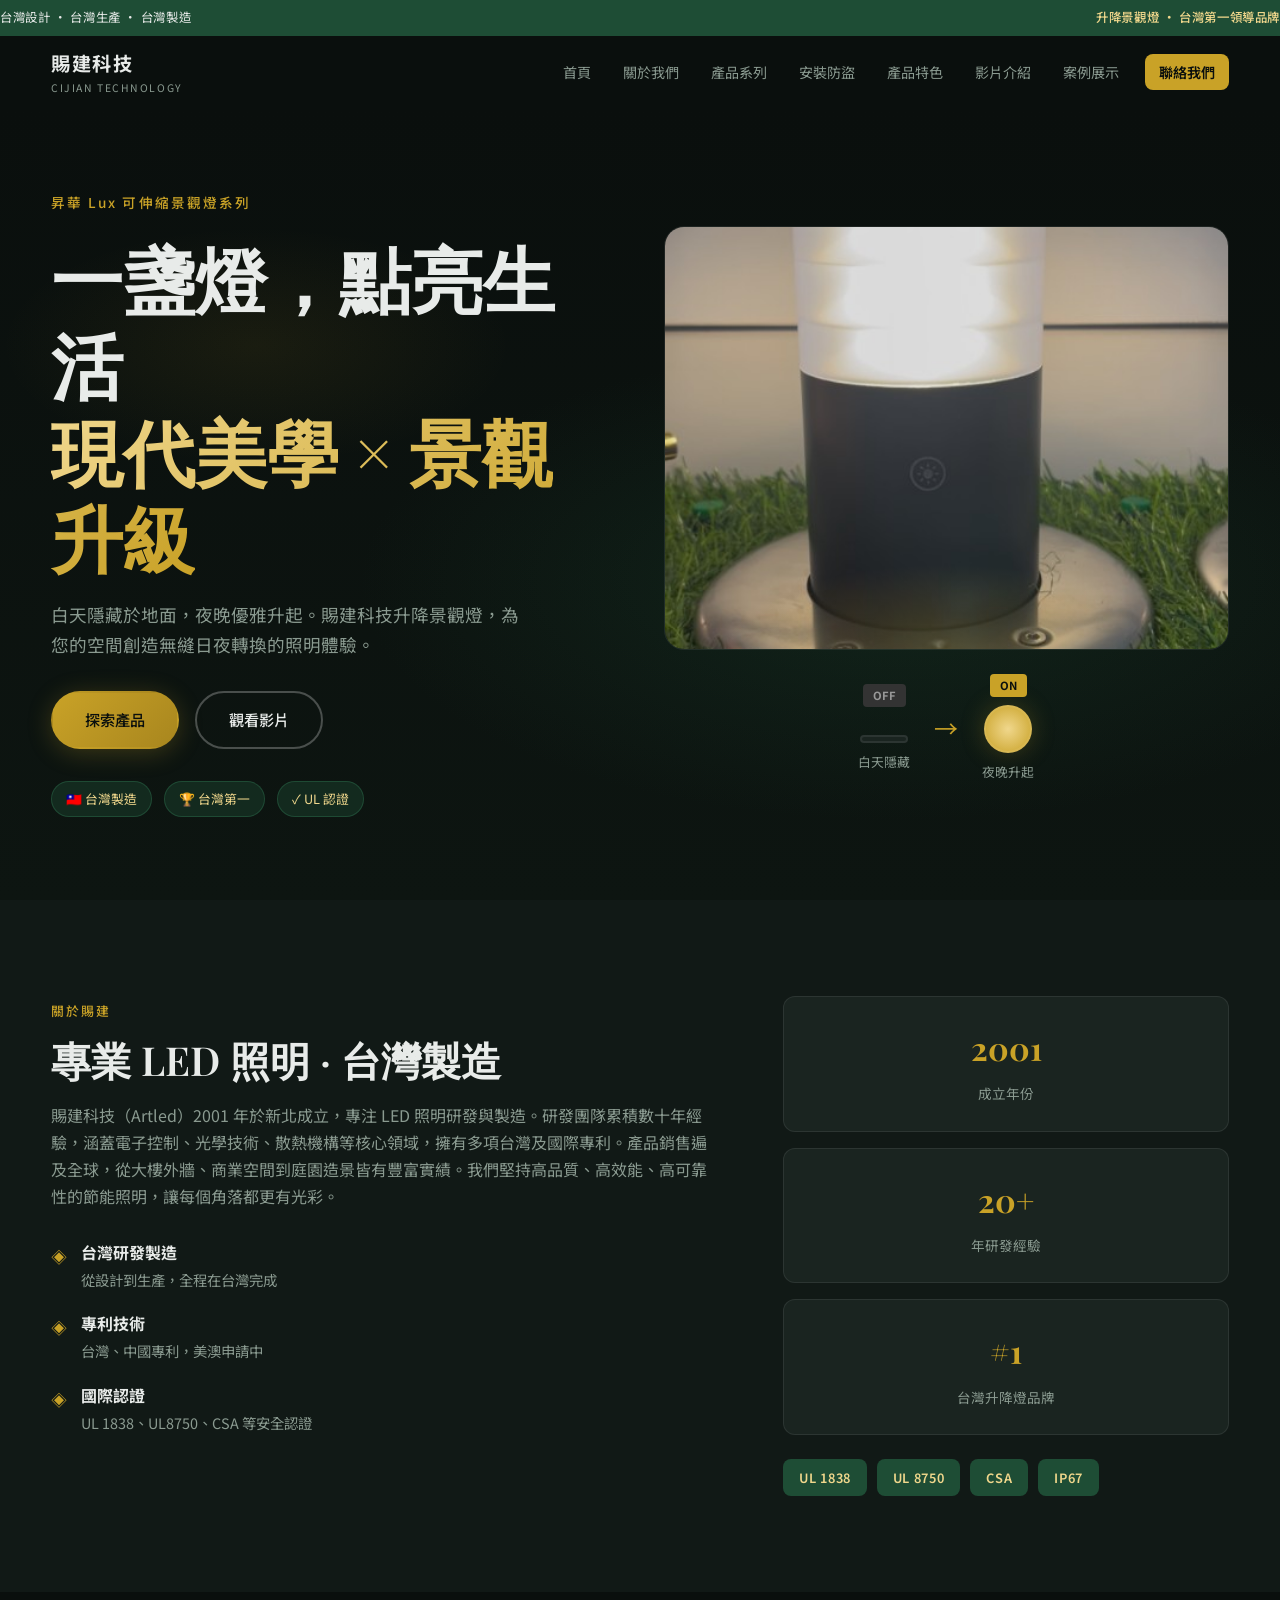
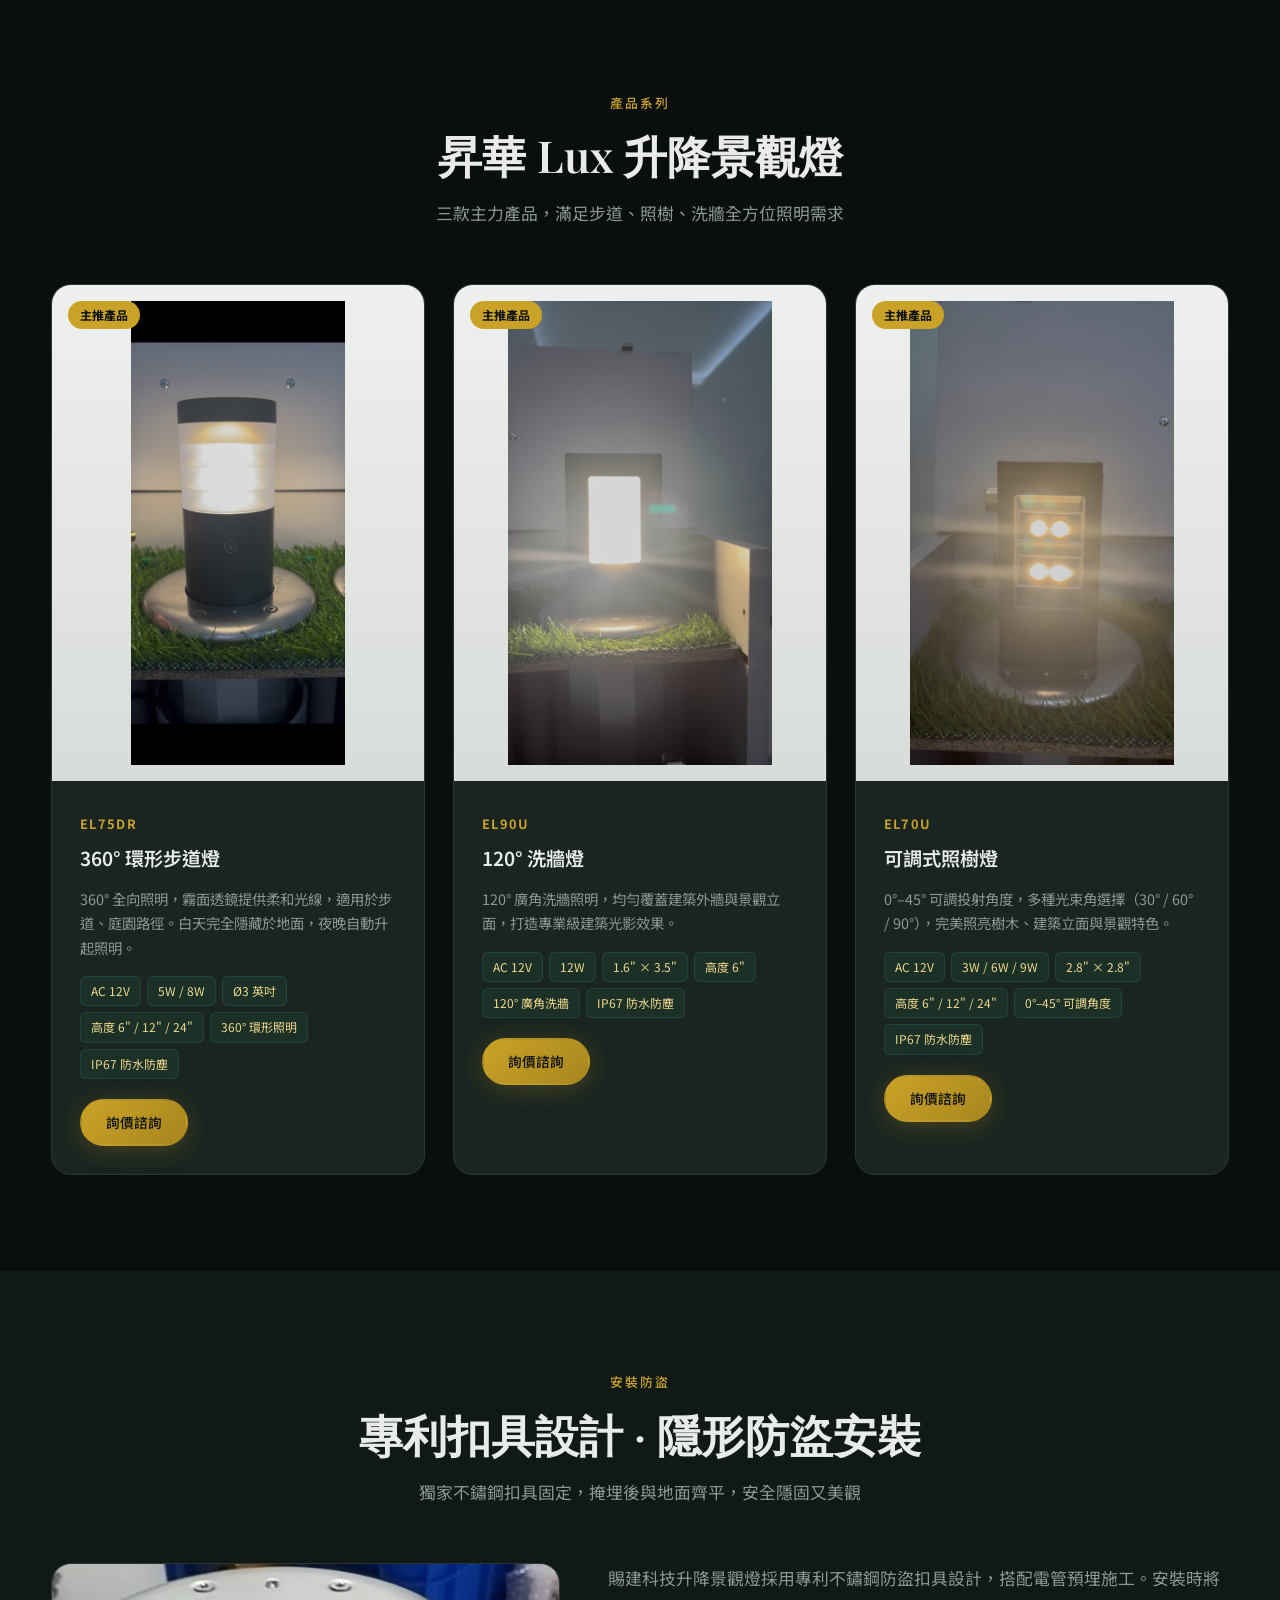
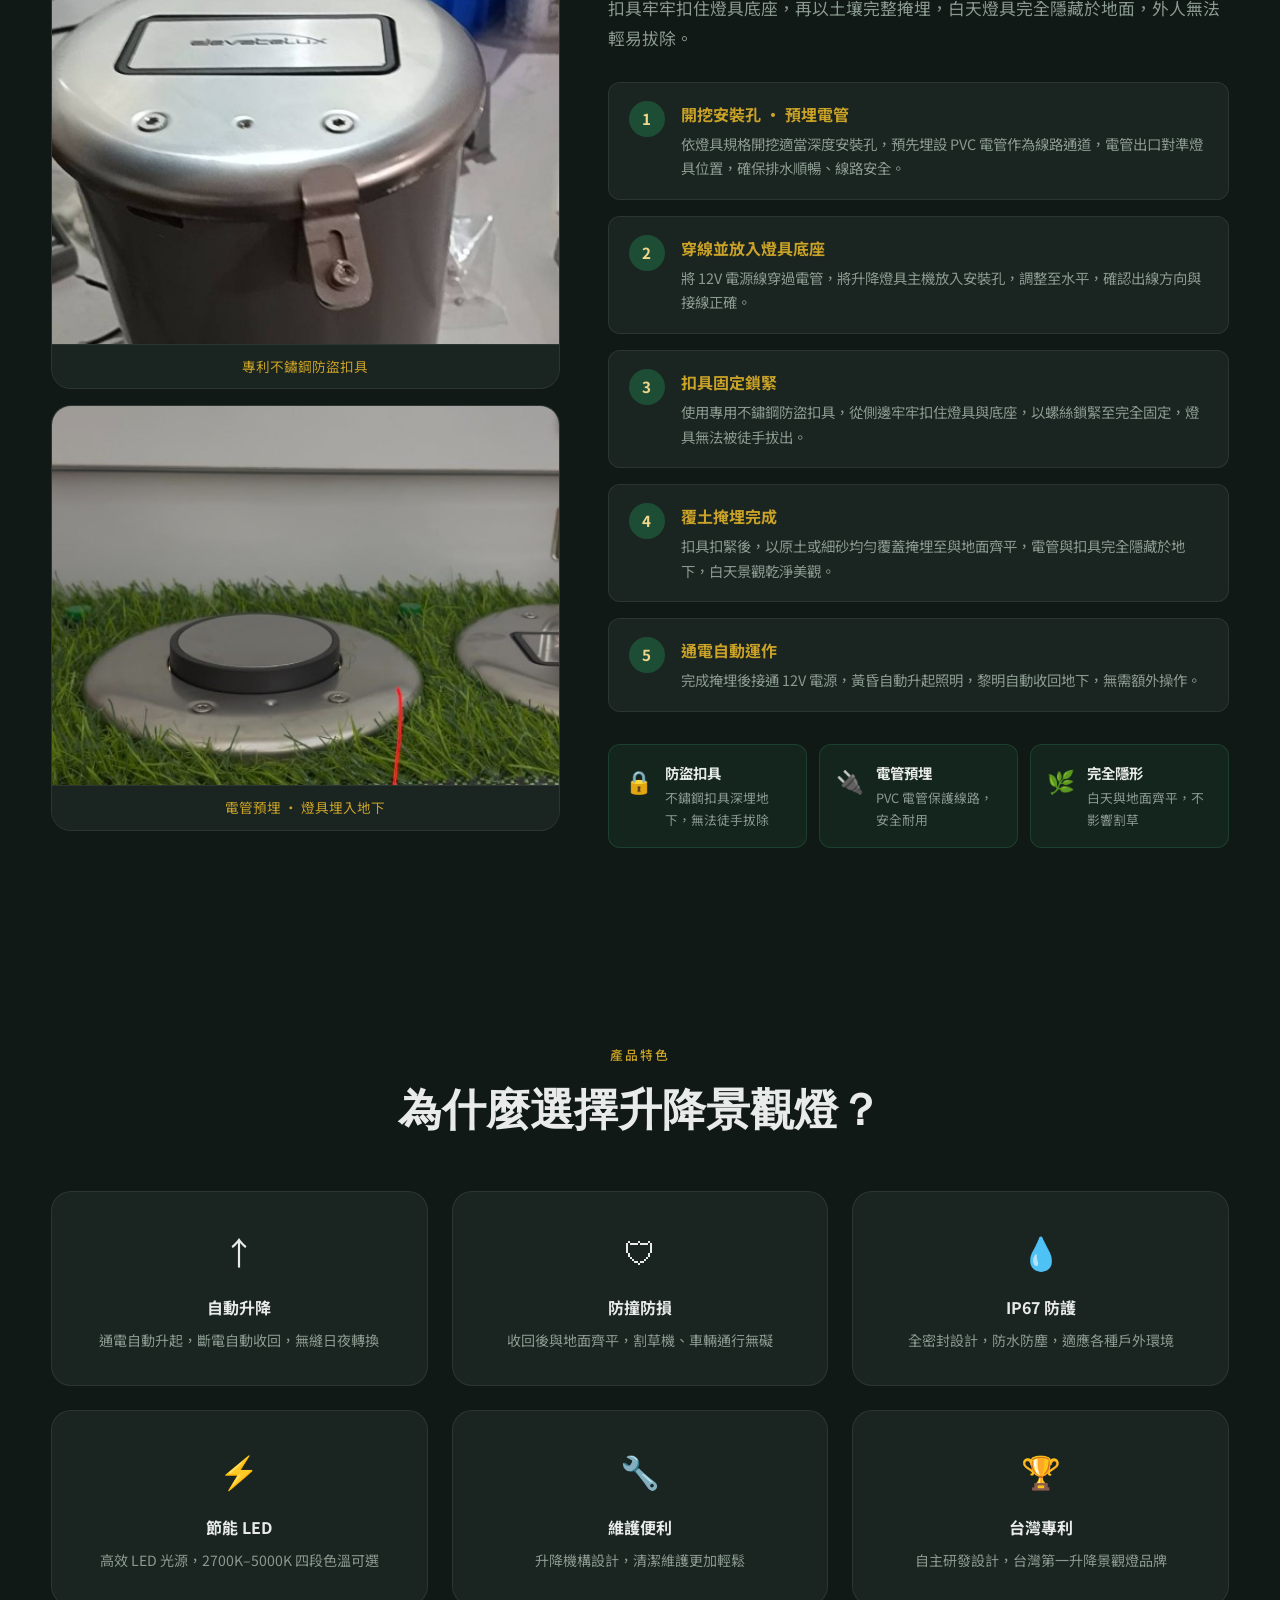
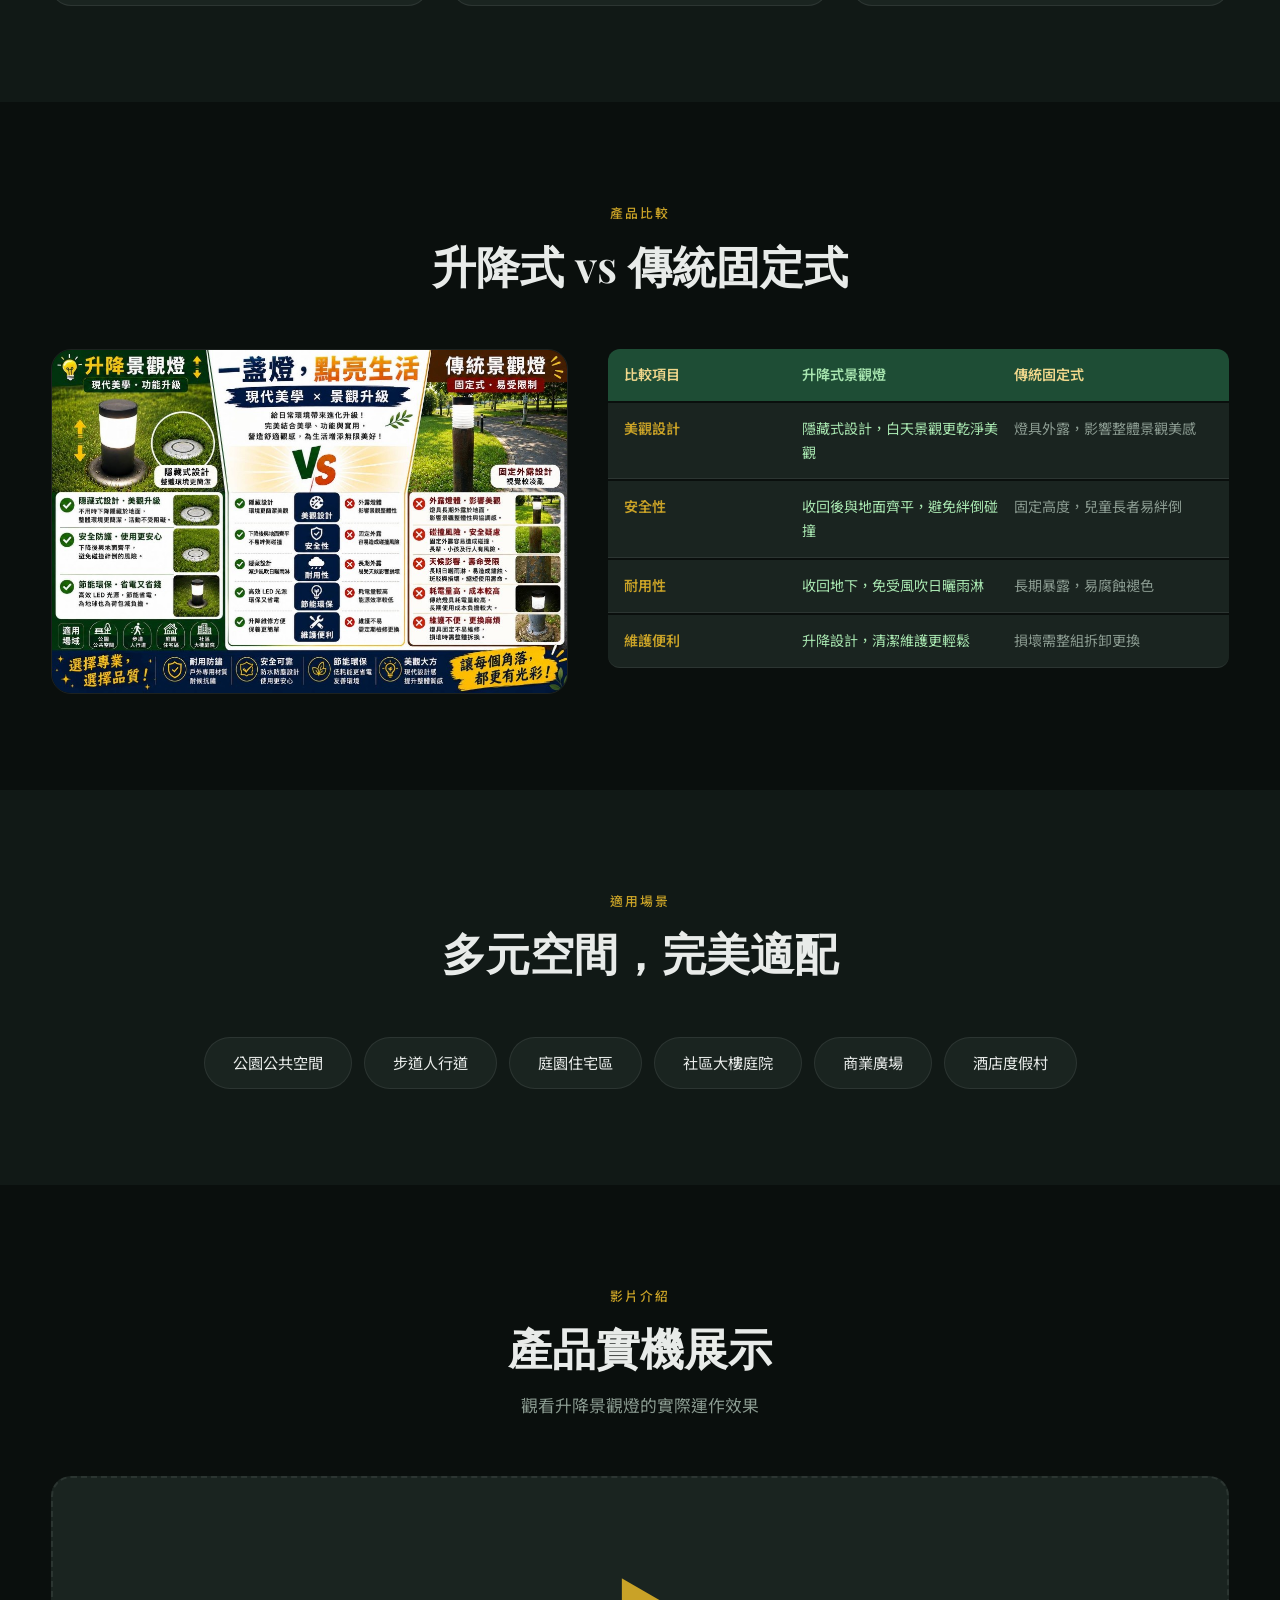
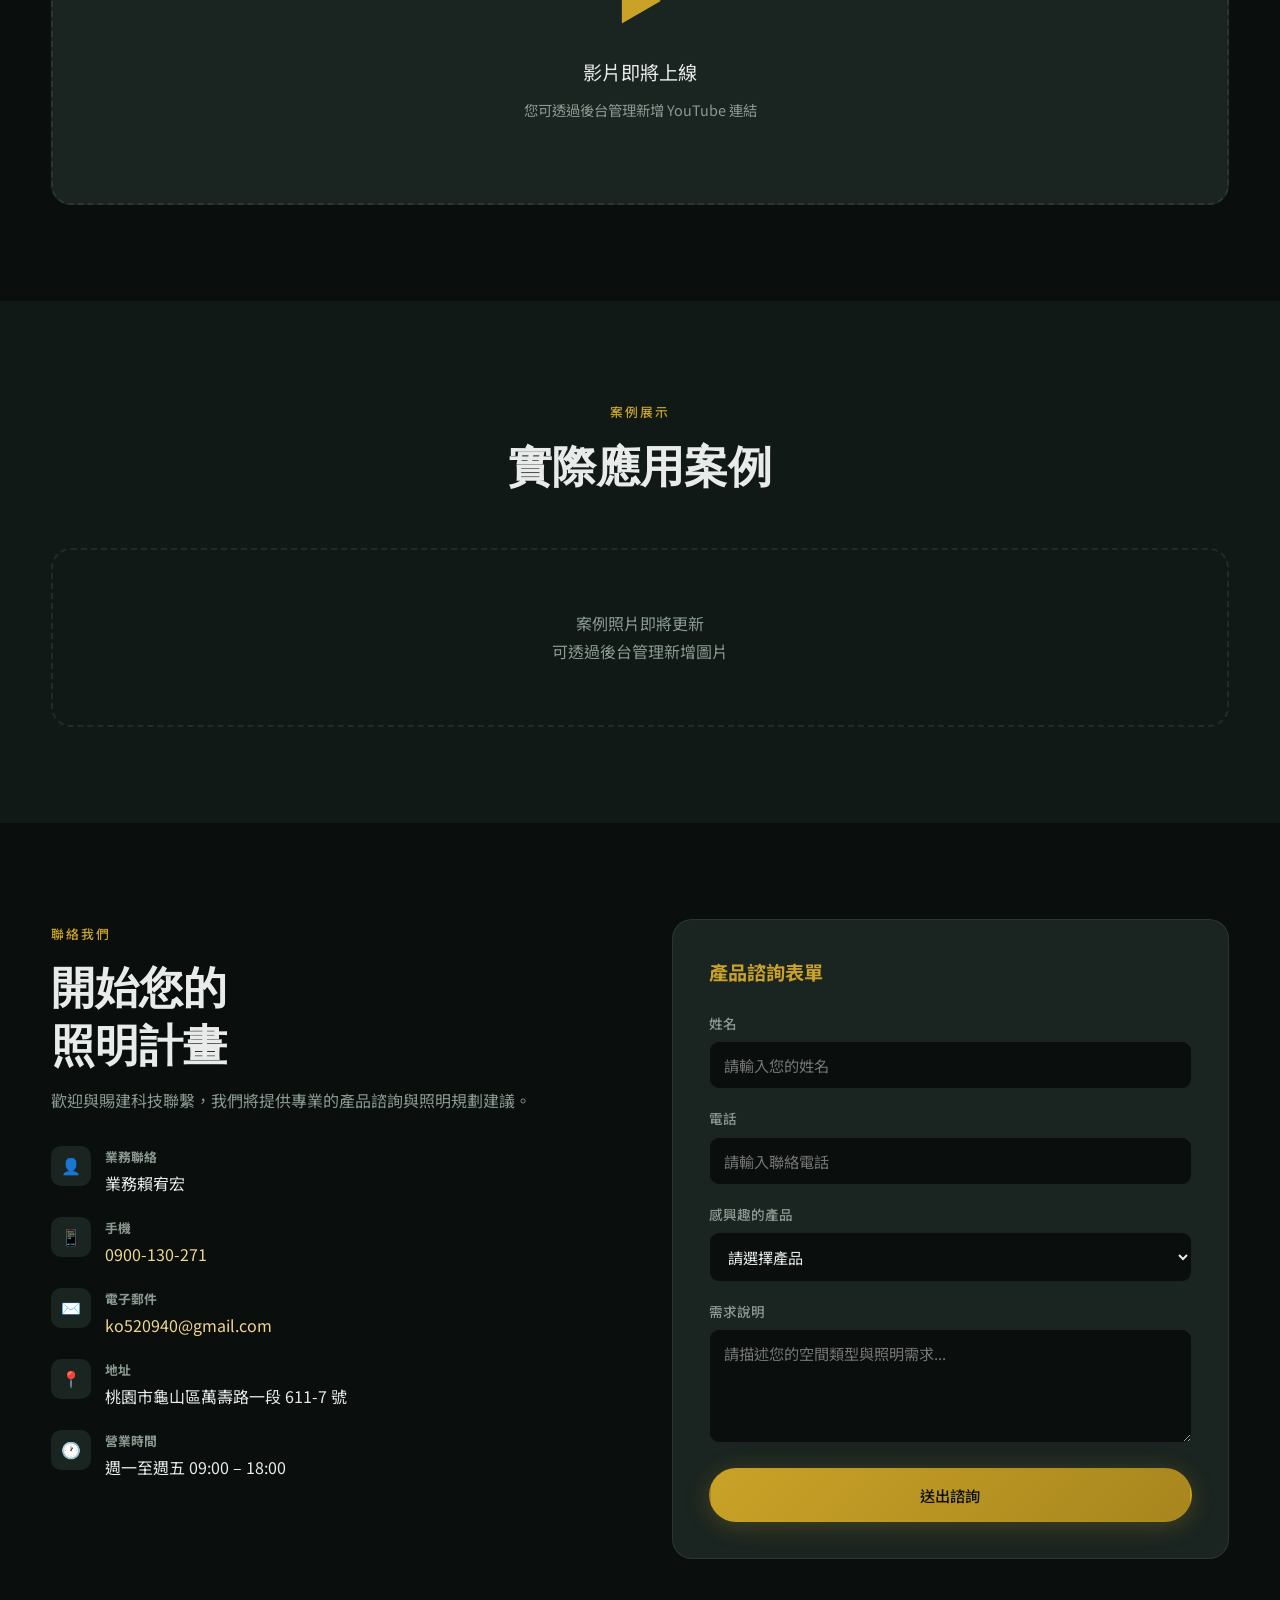
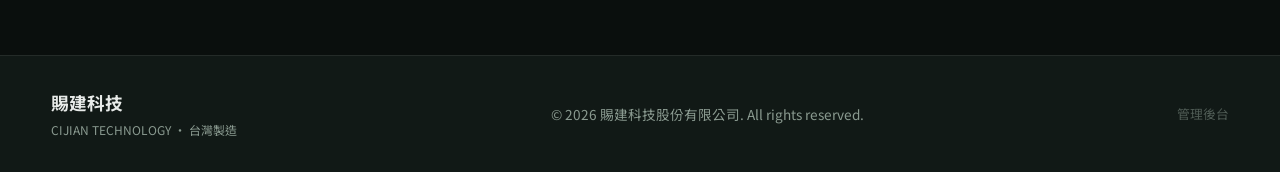
==== commit 3a6e538d: "更新聯絡資訊：業務賴宥宏，移除傳真與網站 Co-authored-by: Cursor <cursoragent@cursor.com>" ====
--- a/index.html
+++ b/index.html
@@ -310,20 +310,16 @@
           </p>
           <ul class="contact__details">
             <li>
-              <span class="contact__detail-icon">📞</span>
-              <div><strong>電話</strong><p id="contactPhone">02-8200-5588</p></div>
-            </li>
-            <li>
-              <span class="contact__detail-icon">📠</span>
-              <div><strong>傳真</strong><p id="contactFax">02-8200-5599</p></div>
+              <span class="contact__detail-icon">👤</span>
+              <div><strong>業務聯絡</strong><p id="contactPerson">業務賴宥宏</p></div>
+            </li>
+            <li>
+              <span class="contact__detail-icon">📱</span>
+              <div><strong>手機</strong><p id="contactPhone"><a href="tel:0900130271">0900-130-271</a></p></div>
             </li>
             <li>
               <span class="contact__detail-icon">✉️</span>
-              <div><strong>電子郵件</strong><p id="contactEmail">info@artled.com</p></div>
-            </li>
-            <li>
-              <span class="contact__detail-icon">🌐</span>
-              <div><strong>網站</strong><p id="contactWebsite">www.artled.com</p></div>
+              <div><strong>電子郵件</strong><p id="contactEmail"><a href="mailto:ko520940@gmail.com">ko520940@gmail.com</a></p></div>
             </li>
             <li>
               <span class="contact__detail-icon">📍</span>
--- a/css/style.css
+++ b/css/style.css
@@ -866,6 +866,13 @@
   margin-bottom: 2px;
 }
 
+.contact__details a {
+  color: var(--color-accent-light);
+  transition: var(--transition);
+}
+
+.contact__details a:hover { color: var(--color-accent); }
+
 .contact__form {
   background: var(--color-surface);
   border: 1px solid var(--color-border);
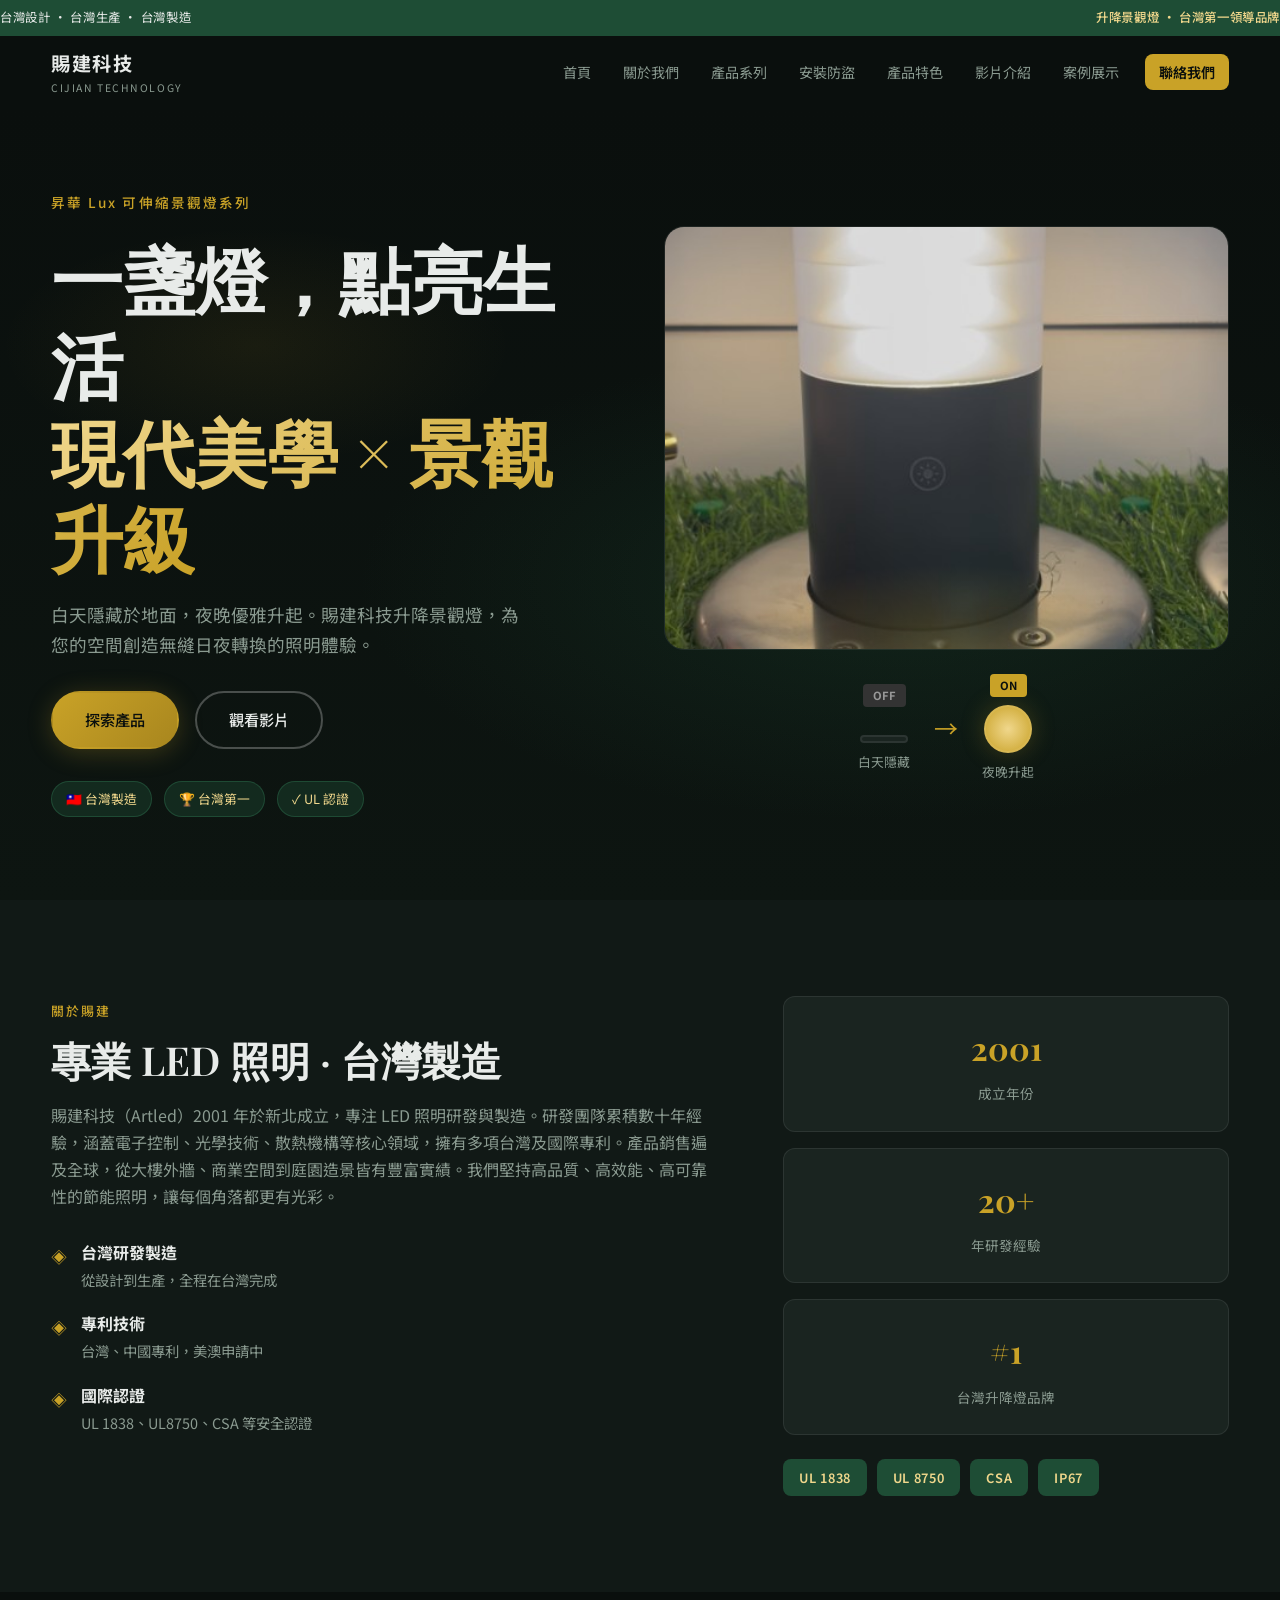
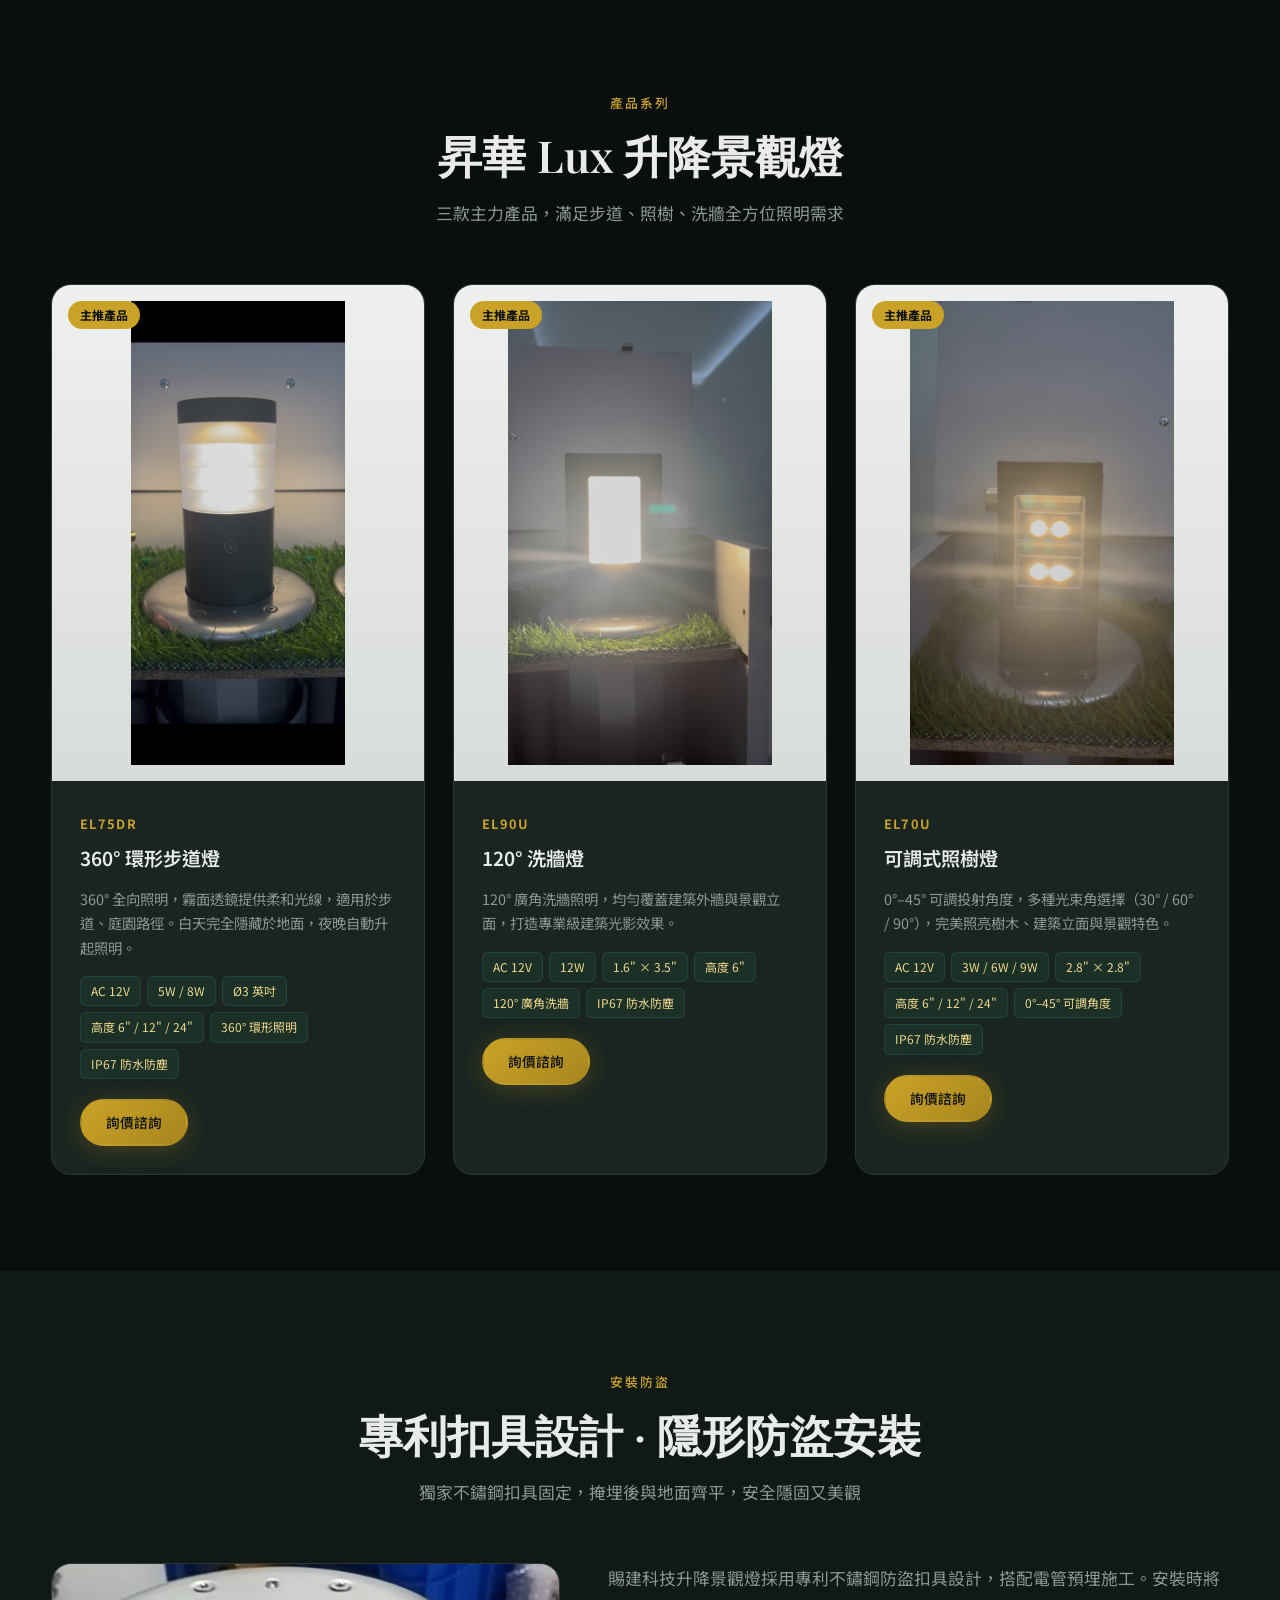
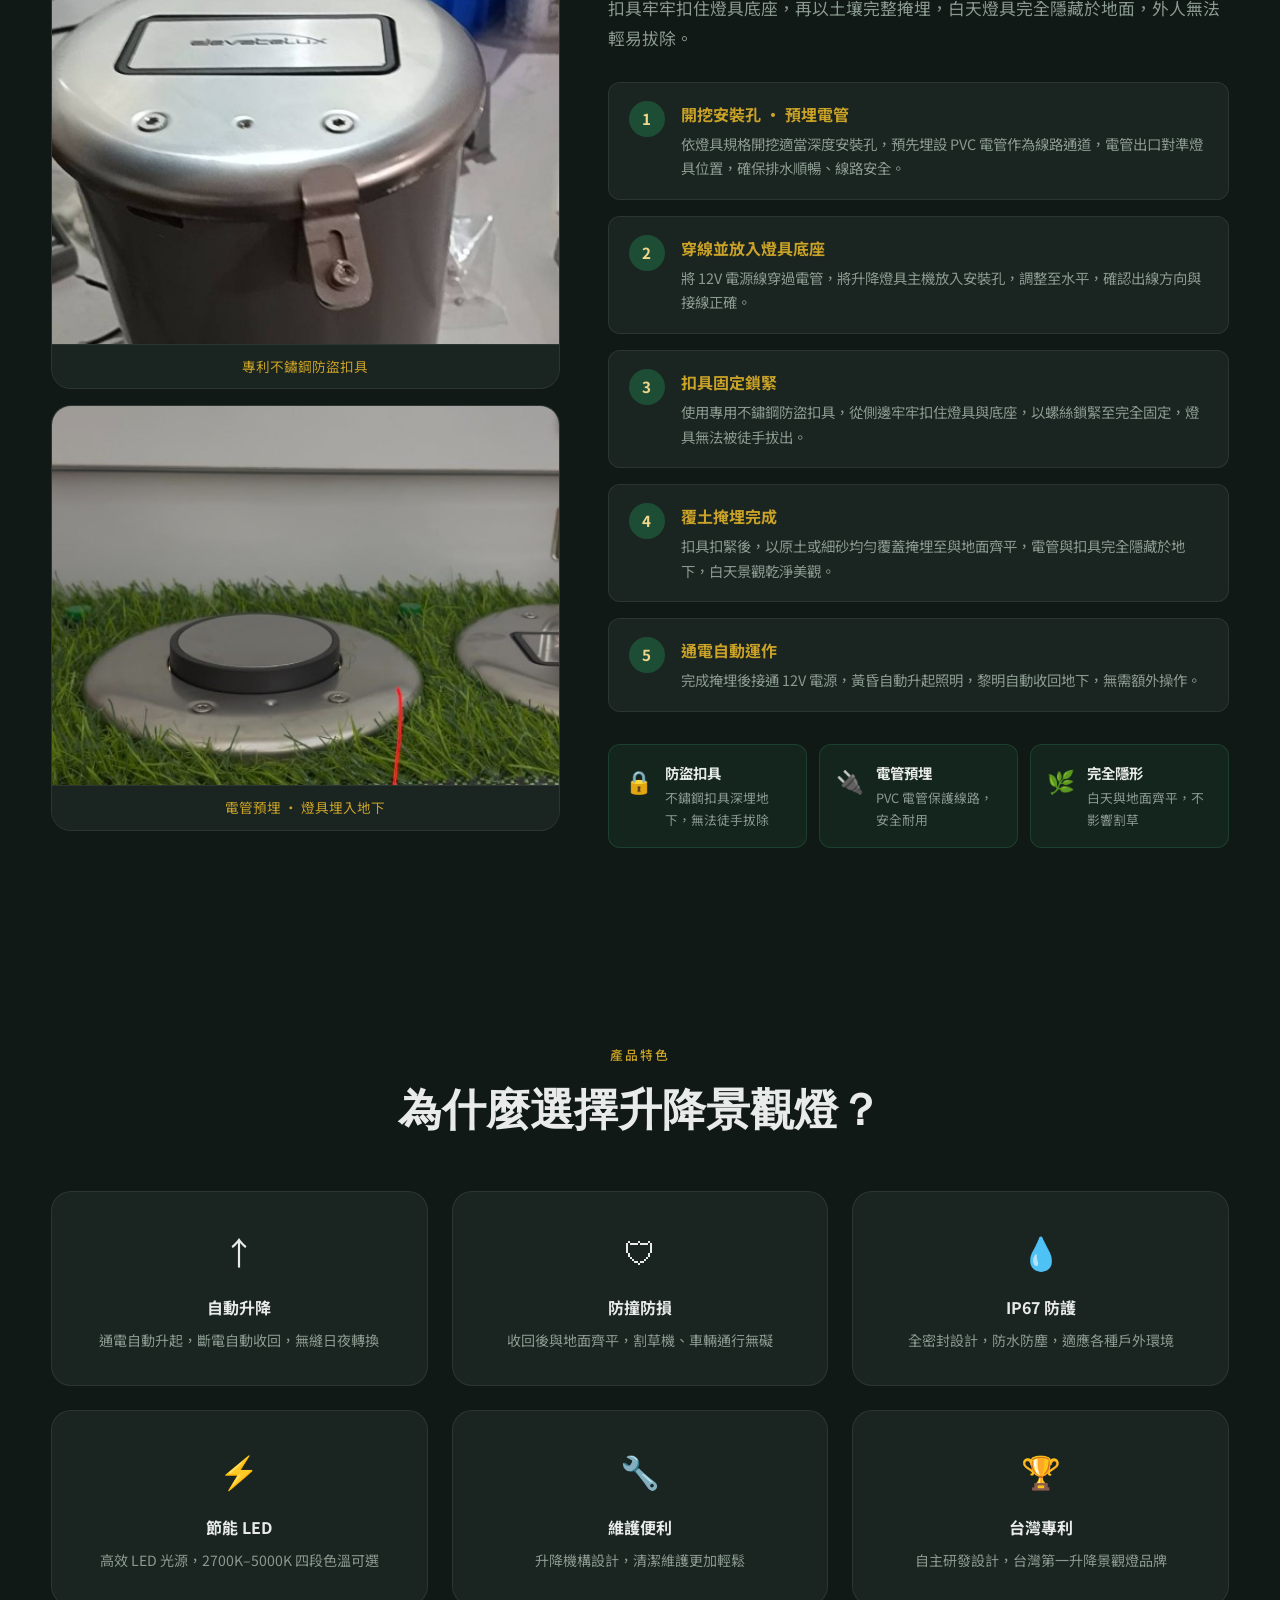
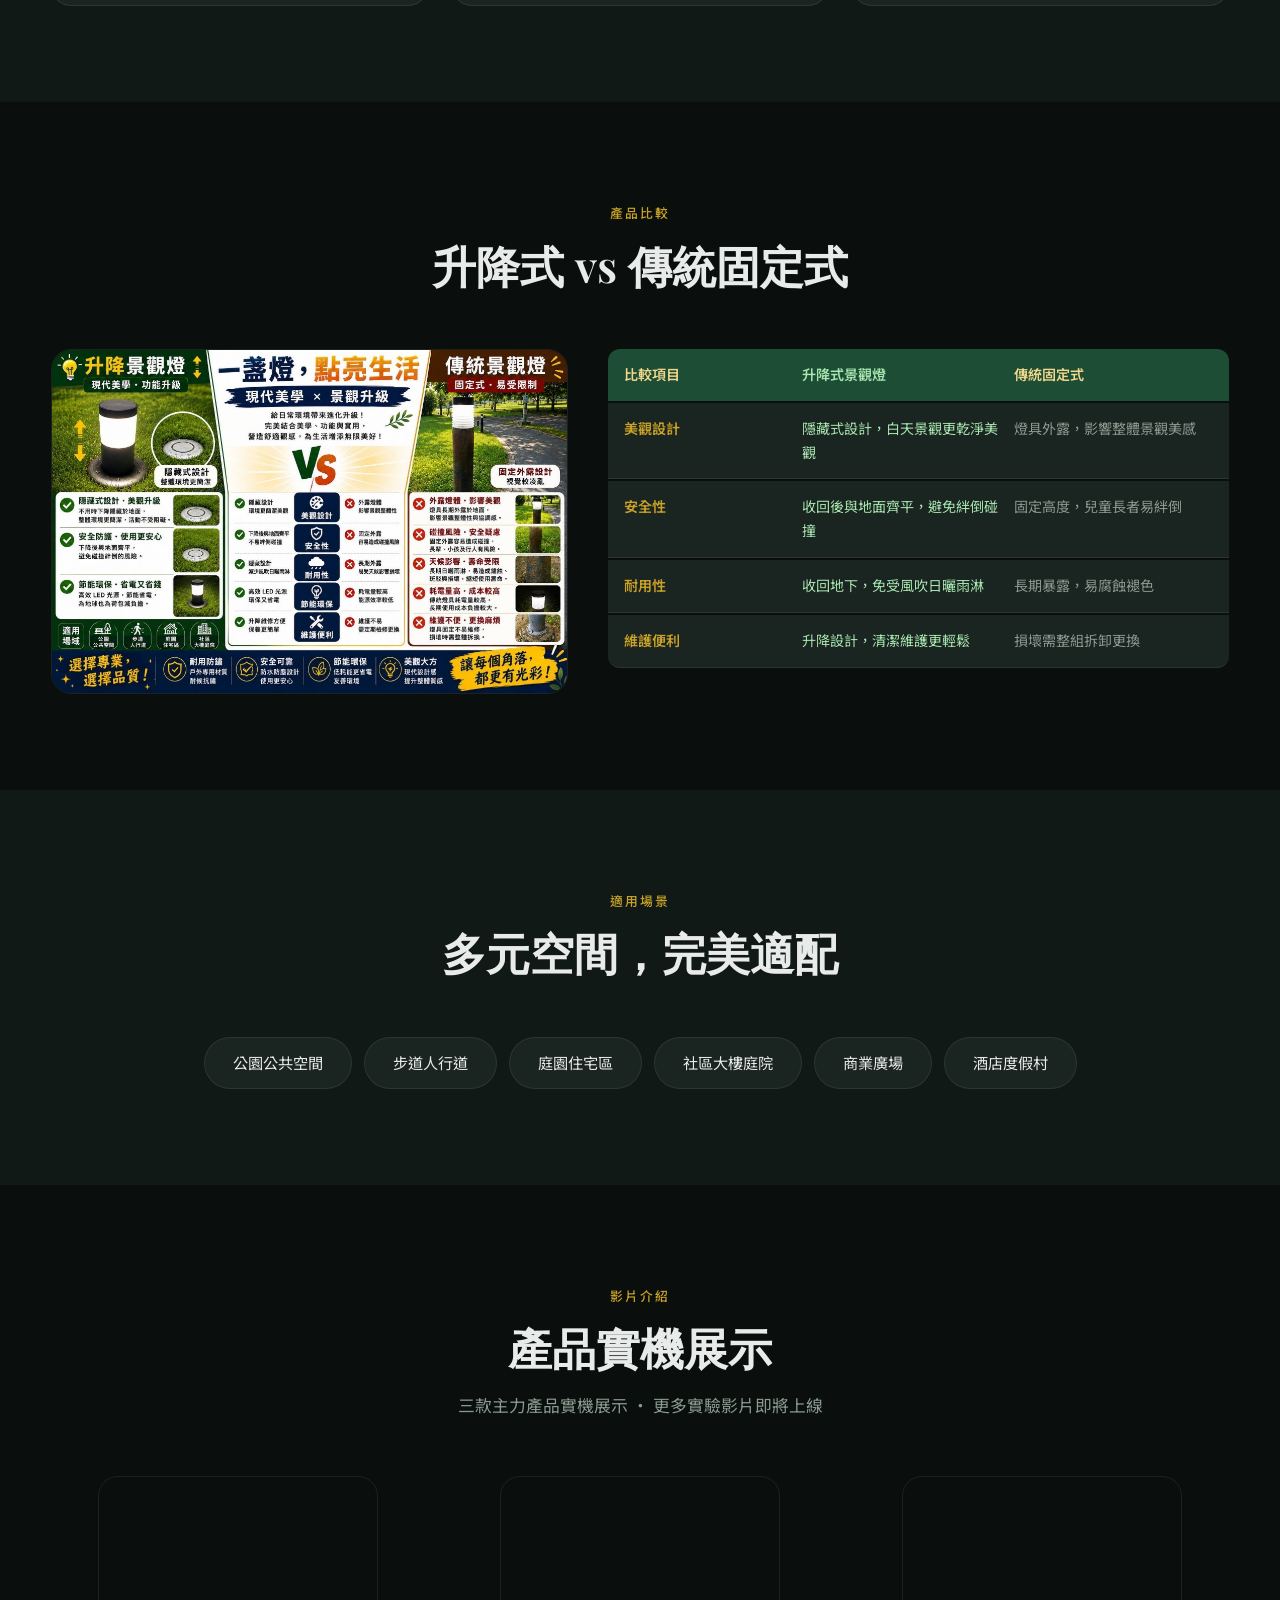
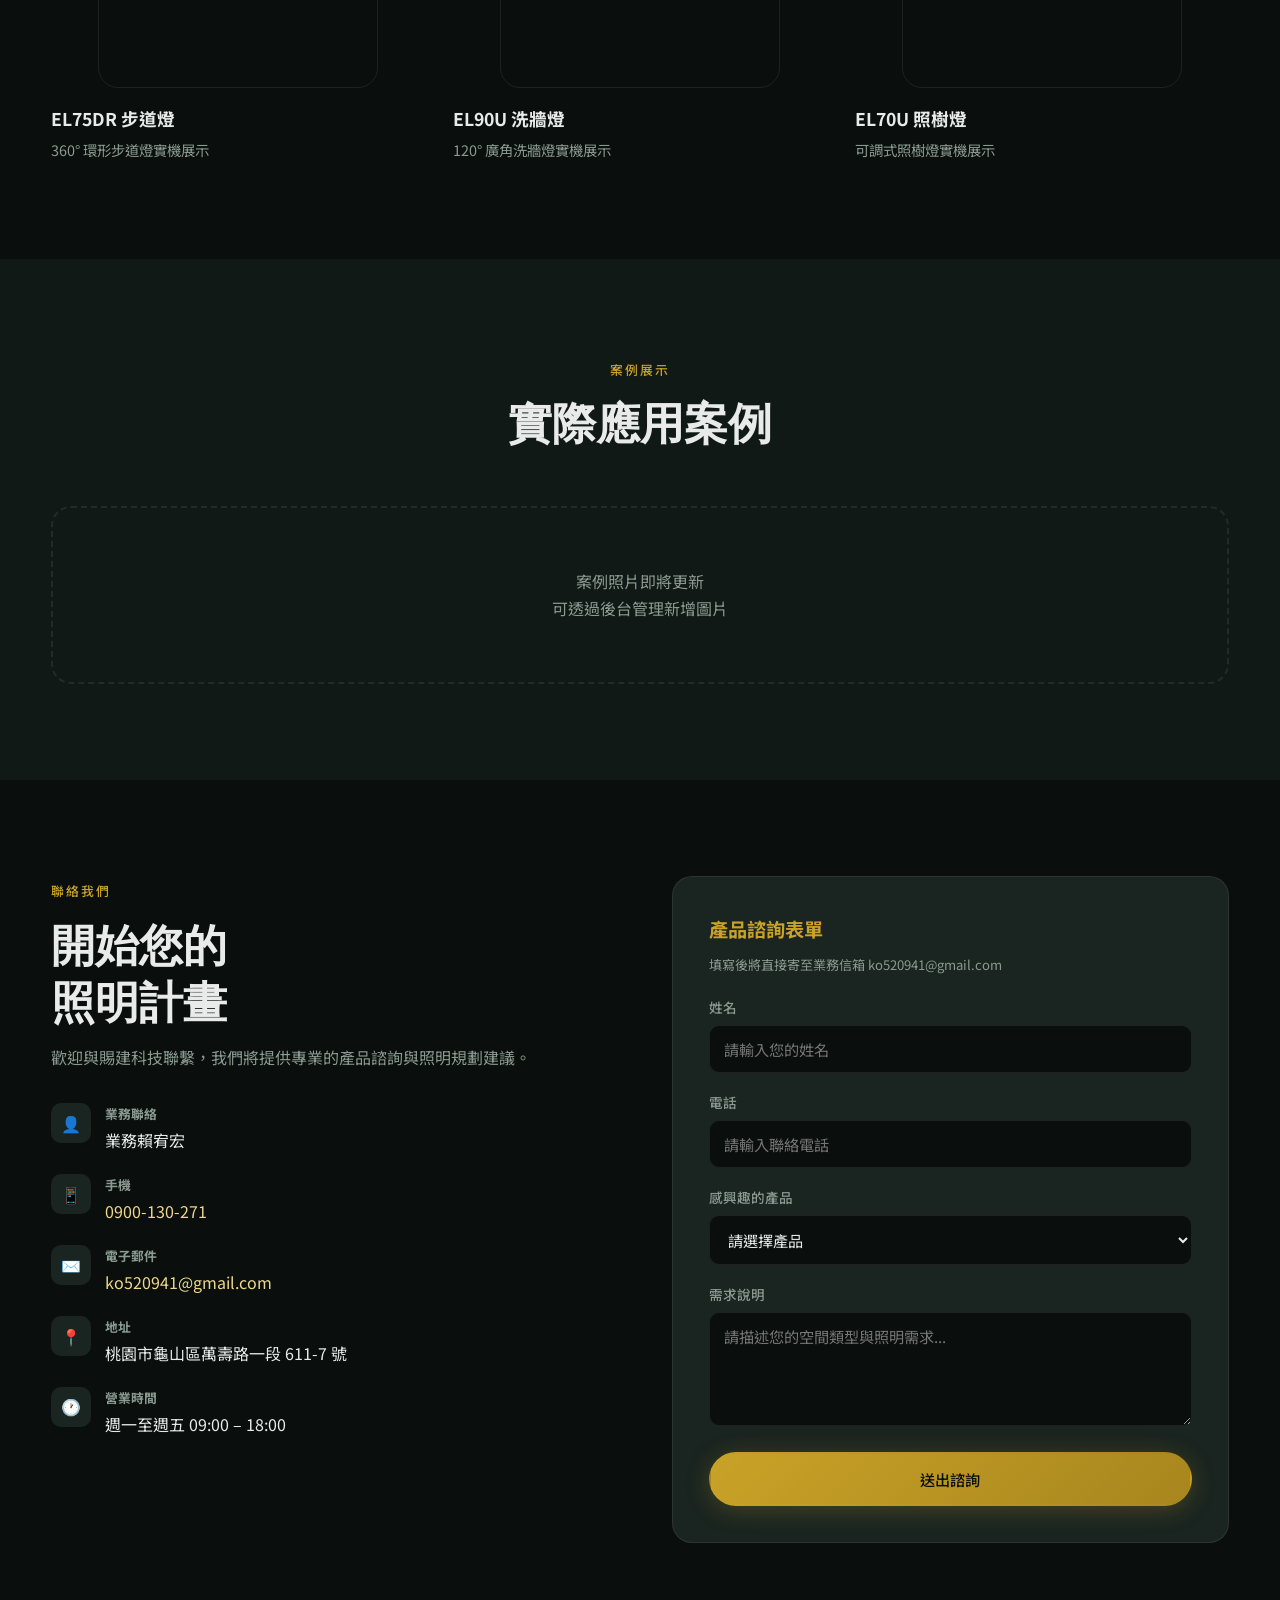
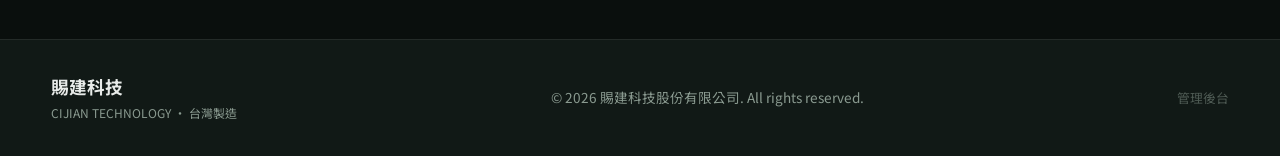
==== commit 83bbeda4: "設定表單寄送至信箱、更新Email、新增三款產品YouTube影片 Co-authored-by: Cursor <cursoragent@cursor.com>" ====
--- a/index.html
+++ b/index.html
@@ -281,9 +281,31 @@
       <div class="section__header">
         <p class="section__tag">影片介紹</p>
         <h2 class="section__title">產品實機展示</h2>
-        <p class="section__subtitle">觀看升降景觀燈的實際運作效果</p>
-      </div>
-      <div class="videos__grid" id="videosGrid"></div>
+        <p class="section__subtitle" id="videosSubtitle">三款主力產品實機展示 · 更多實驗影片即將上線</p>
+      </div>
+      <div class="videos__grid" id="videosGrid">
+        <div class="video-card">
+          <div class="video-card__embed video-card__embed--shorts">
+            <iframe src="https://www.youtube.com/embed/upr9WTXBIaI" title="EL75DR 步道燈" frameborder="0" allow="accelerometer; autoplay; clipboard-write; encrypted-media; gyroscope; picture-in-picture" allowfullscreen loading="lazy"></iframe>
+          </div>
+          <h3>EL75DR 步道燈</h3>
+          <p>360° 環形步道燈實機展示</p>
+        </div>
+        <div class="video-card">
+          <div class="video-card__embed video-card__embed--shorts">
+            <iframe src="https://www.youtube.com/embed/wQdR-EBLM2M" title="EL90U 洗牆燈" frameborder="0" allow="accelerometer; autoplay; clipboard-write; encrypted-media; gyroscope; picture-in-picture" allowfullscreen loading="lazy"></iframe>
+          </div>
+          <h3>EL90U 洗牆燈</h3>
+          <p>120° 廣角洗牆燈實機展示</p>
+        </div>
+        <div class="video-card">
+          <div class="video-card__embed video-card__embed--shorts">
+            <iframe src="https://www.youtube.com/embed/faVpAl6Ajgs" title="EL70U 照樹燈" frameborder="0" allow="accelerometer; autoplay; clipboard-write; encrypted-media; gyroscope; picture-in-picture" allowfullscreen loading="lazy"></iframe>
+          </div>
+          <h3>EL70U 照樹燈</h3>
+          <p>可調式照樹燈實機展示</p>
+        </div>
+      </div>
     </div>
   </section>
 
@@ -319,7 +341,7 @@
             </li>
             <li>
               <span class="contact__detail-icon">✉️</span>
-              <div><strong>電子郵件</strong><p id="contactEmail"><a href="mailto:ko520940@gmail.com">ko520940@gmail.com</a></p></div>
+              <div><strong>電子郵件</strong><p id="contactEmail"><a href="mailto:ko520941@gmail.com">ko520941@gmail.com</a></p></div>
             </li>
             <li>
               <span class="contact__detail-icon">📍</span>
@@ -331,29 +353,35 @@
             </li>
           </ul>
         </div>
-        <form class="contact__form" id="contactForm">
+        <form class="contact__form" id="contactForm" action="https://formsubmit.co/ko520941@gmail.com" method="POST">
+          <input type="hidden" name="_subject" value="【賜建科技官網】新諮詢表單">
+          <input type="hidden" name="_captcha" value="false">
+          <input type="hidden" name="_template" value="table">
+          <input type="text" name="_honey" style="display:none">
+          <input type="hidden" name="_next" value="https://cijian-landscape-light.vercel.app/?sent=1#contact">
           <h3>產品諮詢表單</h3>
+          <p class="contact__form-note">填寫後將直接寄至業務信箱 ko520941@gmail.com</p>
           <div class="form__group">
             <label for="name">姓名</label>
-            <input type="text" id="name" placeholder="請輸入您的姓名" required>
+            <input type="text" id="name" name="姓名" placeholder="請輸入您的姓名" required>
           </div>
           <div class="form__group">
             <label for="phone">電話</label>
-            <input type="tel" id="phone" placeholder="請輸入聯絡電話" required>
+            <input type="tel" id="phone" name="電話" placeholder="請輸入聯絡電話" required>
           </div>
           <div class="form__group">
             <label for="product">感興趣的產品</label>
-            <select id="product">
+            <select id="product" name="感興趣的產品">
               <option value="">請選擇產品</option>
-              <option value="EL75DR">EL75DR 步道燈</option>
-              <option value="EL70U">EL70U 照樹燈</option>
-              <option value="EL90U">EL90U 洗牆燈</option>
-              <option value="other">其他 / 不確定</option>
+              <option value="EL75DR 步道燈">EL75DR 步道燈</option>
+              <option value="EL70U 照樹燈">EL70U 照樹燈</option>
+              <option value="EL90U 洗牆燈">EL90U 洗牆燈</option>
+              <option value="其他">其他 / 不確定</option>
             </select>
           </div>
           <div class="form__group">
             <label for="message">需求說明</label>
-            <textarea id="message" rows="4" placeholder="請描述您的空間類型與照明需求..." required></textarea>
+            <textarea id="message" name="需求說明" rows="4" placeholder="請描述您的空間類型與照明需求..." required></textarea>
           </div>
           <button type="submit" class="btn btn--primary btn--full">送出諮詢</button>
         </form>
--- a/css/style.css
+++ b/css/style.css
@@ -741,8 +741,15 @@
 /* ===== Videos ===== */
 .videos__grid {
   display: grid;
-  grid-template-columns: repeat(auto-fit, minmax(400px, 1fr));
-  gap: 32px;
+  grid-template-columns: repeat(3, 1fr);
+  gap: 28px;
+  align-items: start;
+}
+
+.video-card__embed--shorts {
+  padding-bottom: 177.78%;
+  max-width: 280px;
+  margin-inline: auto;
 }
 
 .video-card__embed {
@@ -882,8 +889,25 @@
 
 .contact__form h3 {
   font-size: 1.2rem;
-  margin-bottom: 24px;
+  margin-bottom: 8px;
   color: var(--color-accent);
+}
+
+.contact__form-note {
+  font-size: 0.82rem;
+  color: var(--color-text-muted);
+  margin-bottom: 20px;
+}
+
+.contact__success {
+  padding: 12px 16px;
+  background: rgba(30, 77, 53, 0.4);
+  border: 1px solid rgba(42, 107, 74, 0.6);
+  border-radius: 8px;
+  color: #a8e6b0;
+  font-size: 0.9rem;
+  margin-bottom: 16px;
+  text-align: center;
 }
 
 .form__group { margin-bottom: 18px; }
@@ -1015,7 +1039,7 @@
   .comparison__header, .comparison__row { grid-template-columns: 1fr; gap: 4px; }
   .comparison__header span:not(:first-child) { display: none; }
   .comparison__row .comparison__aspect { font-size: 0.95rem; }
-  .videos__grid { grid-template-columns: 1fr; }
+  .videos__grid { grid-template-columns: 1fr; max-width: 320px; margin-inline: auto; }
   .gallery__grid { grid-template-columns: 1fr; }
   .gallery__item--large { grid-row: span 1; }
   .hero__demo { gap: 12px; }
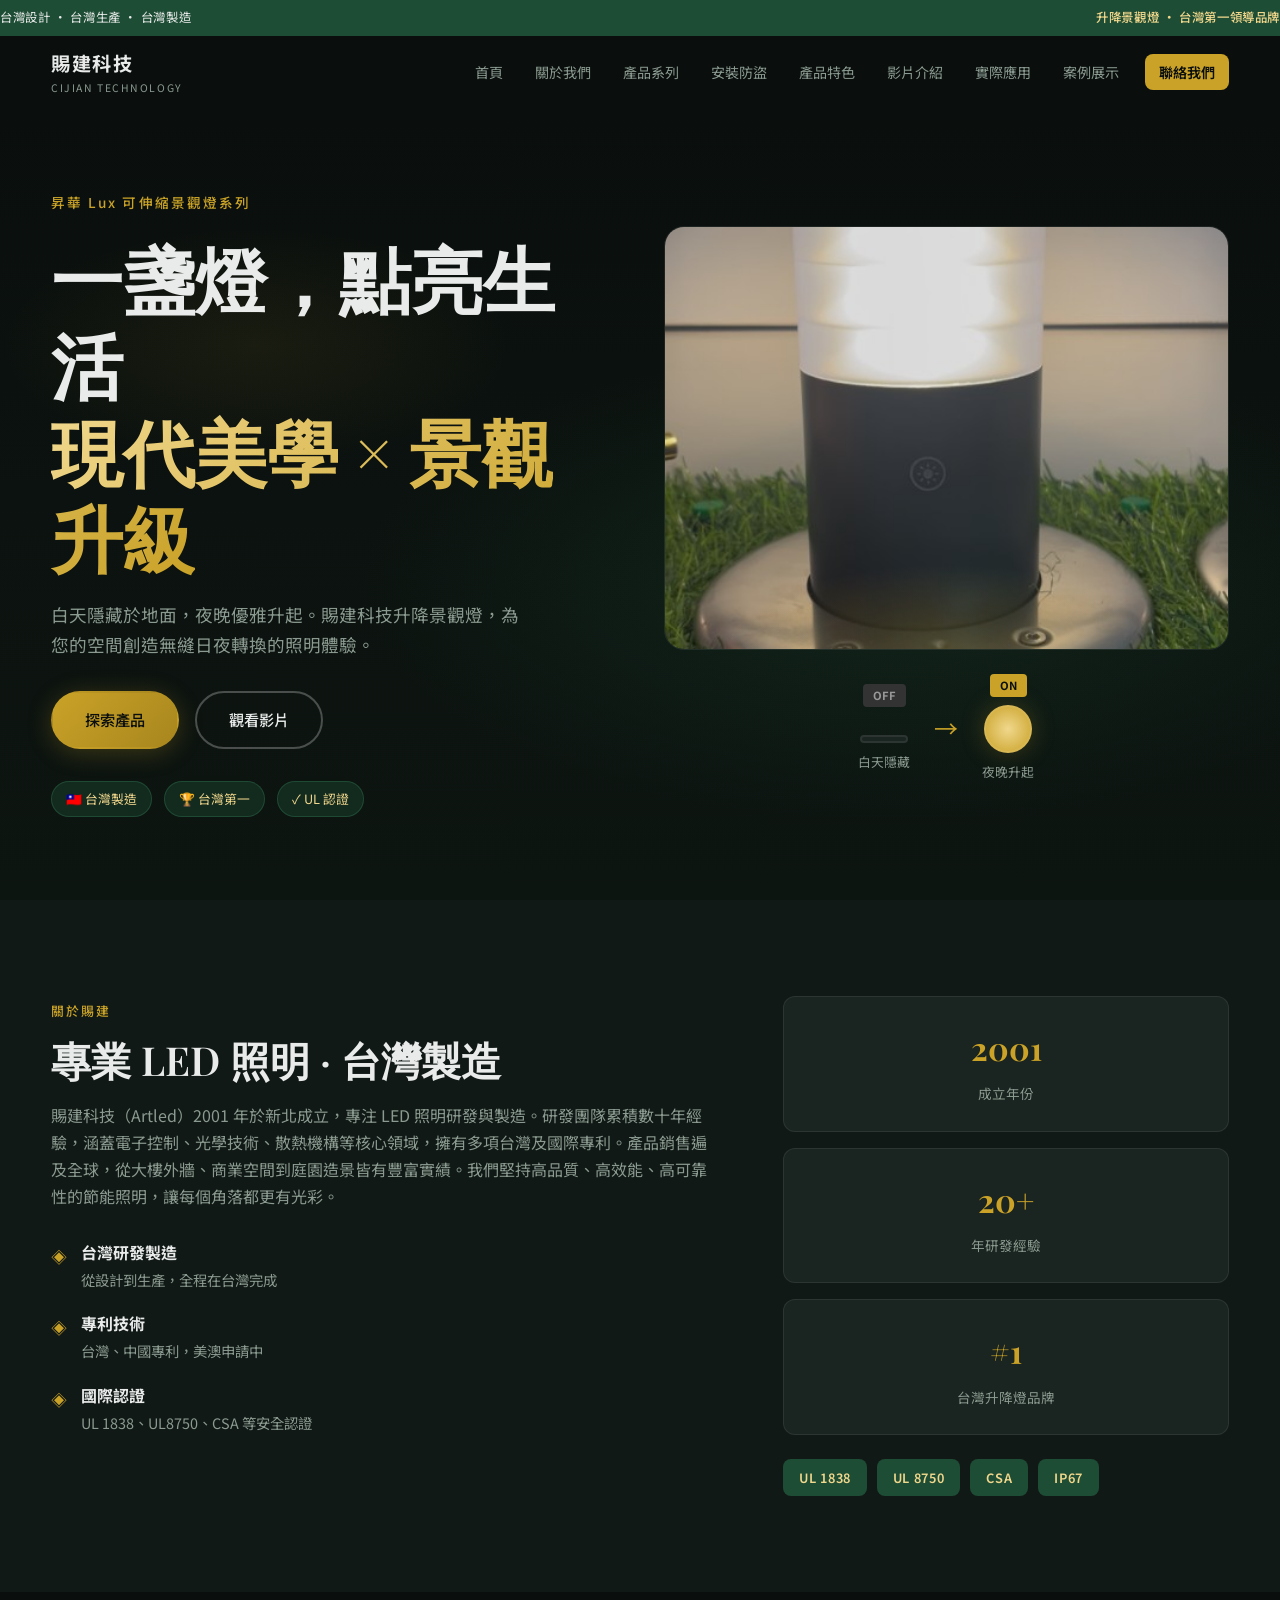
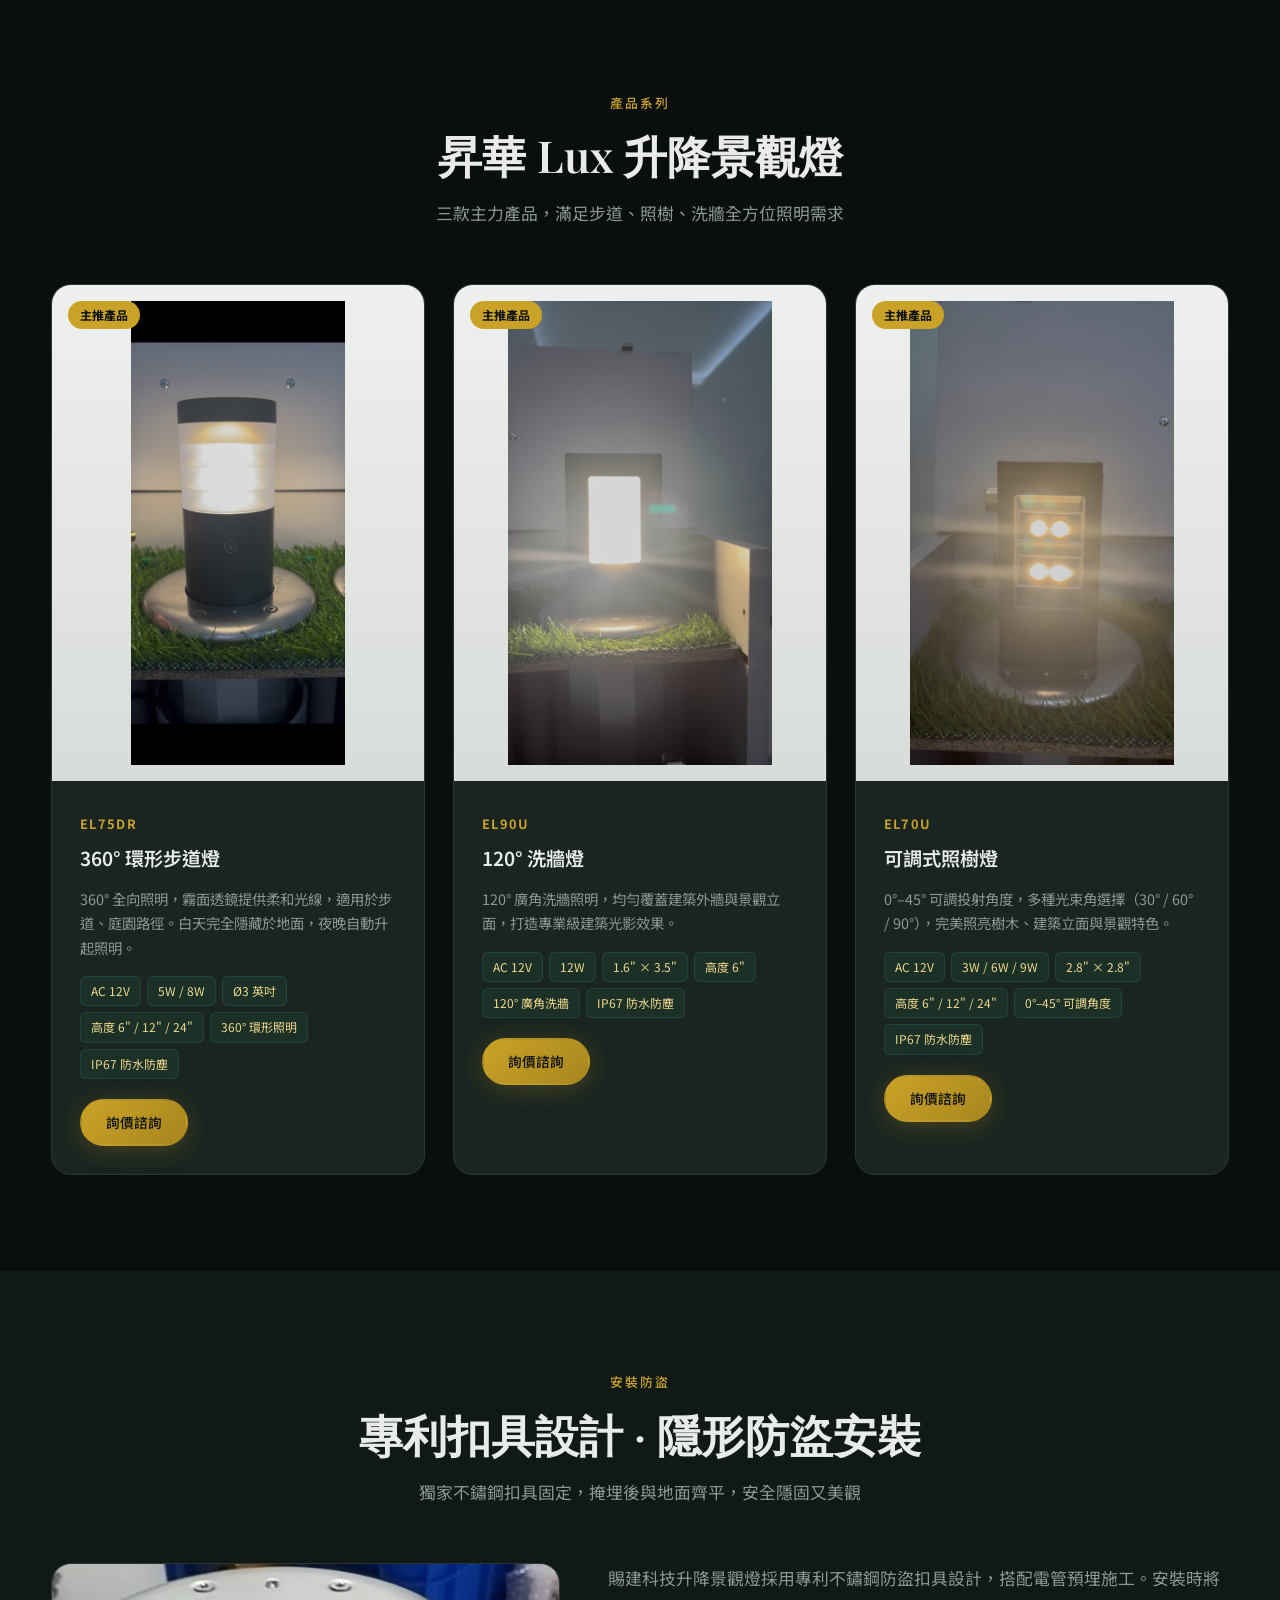
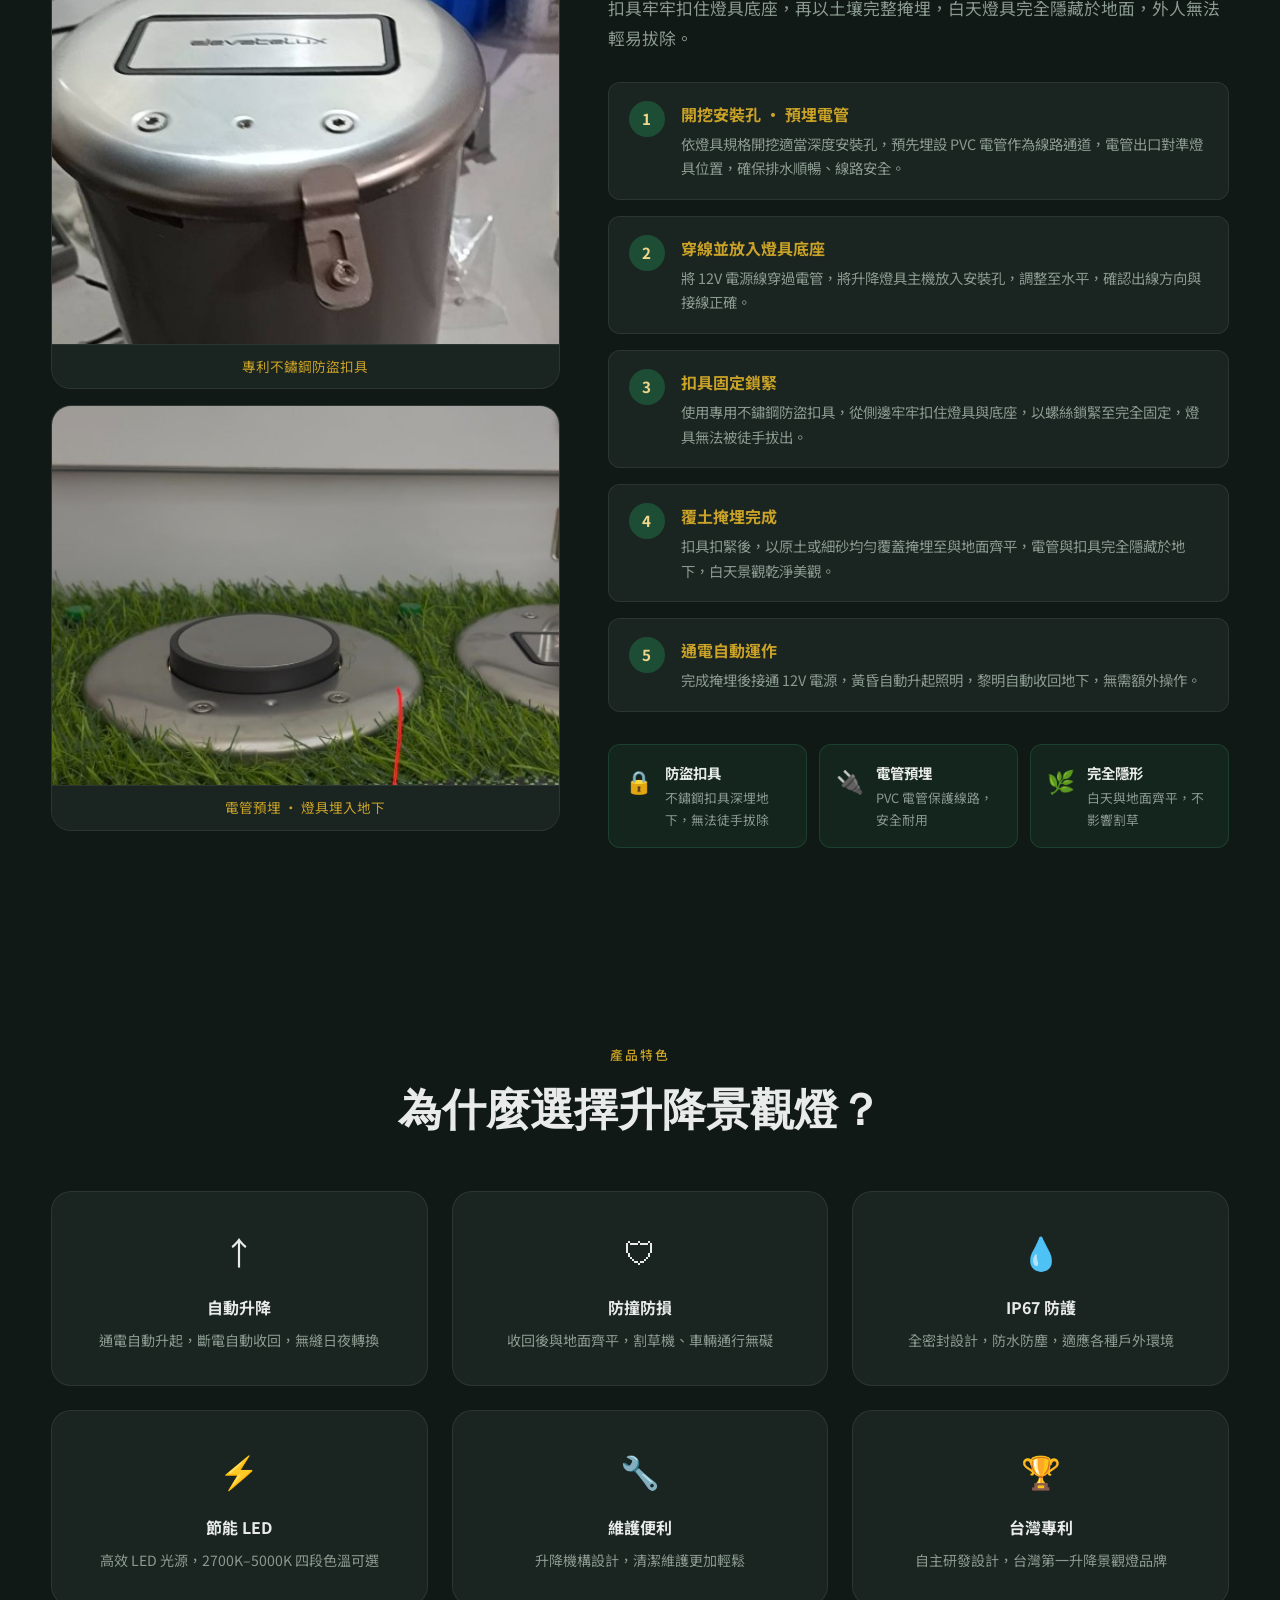
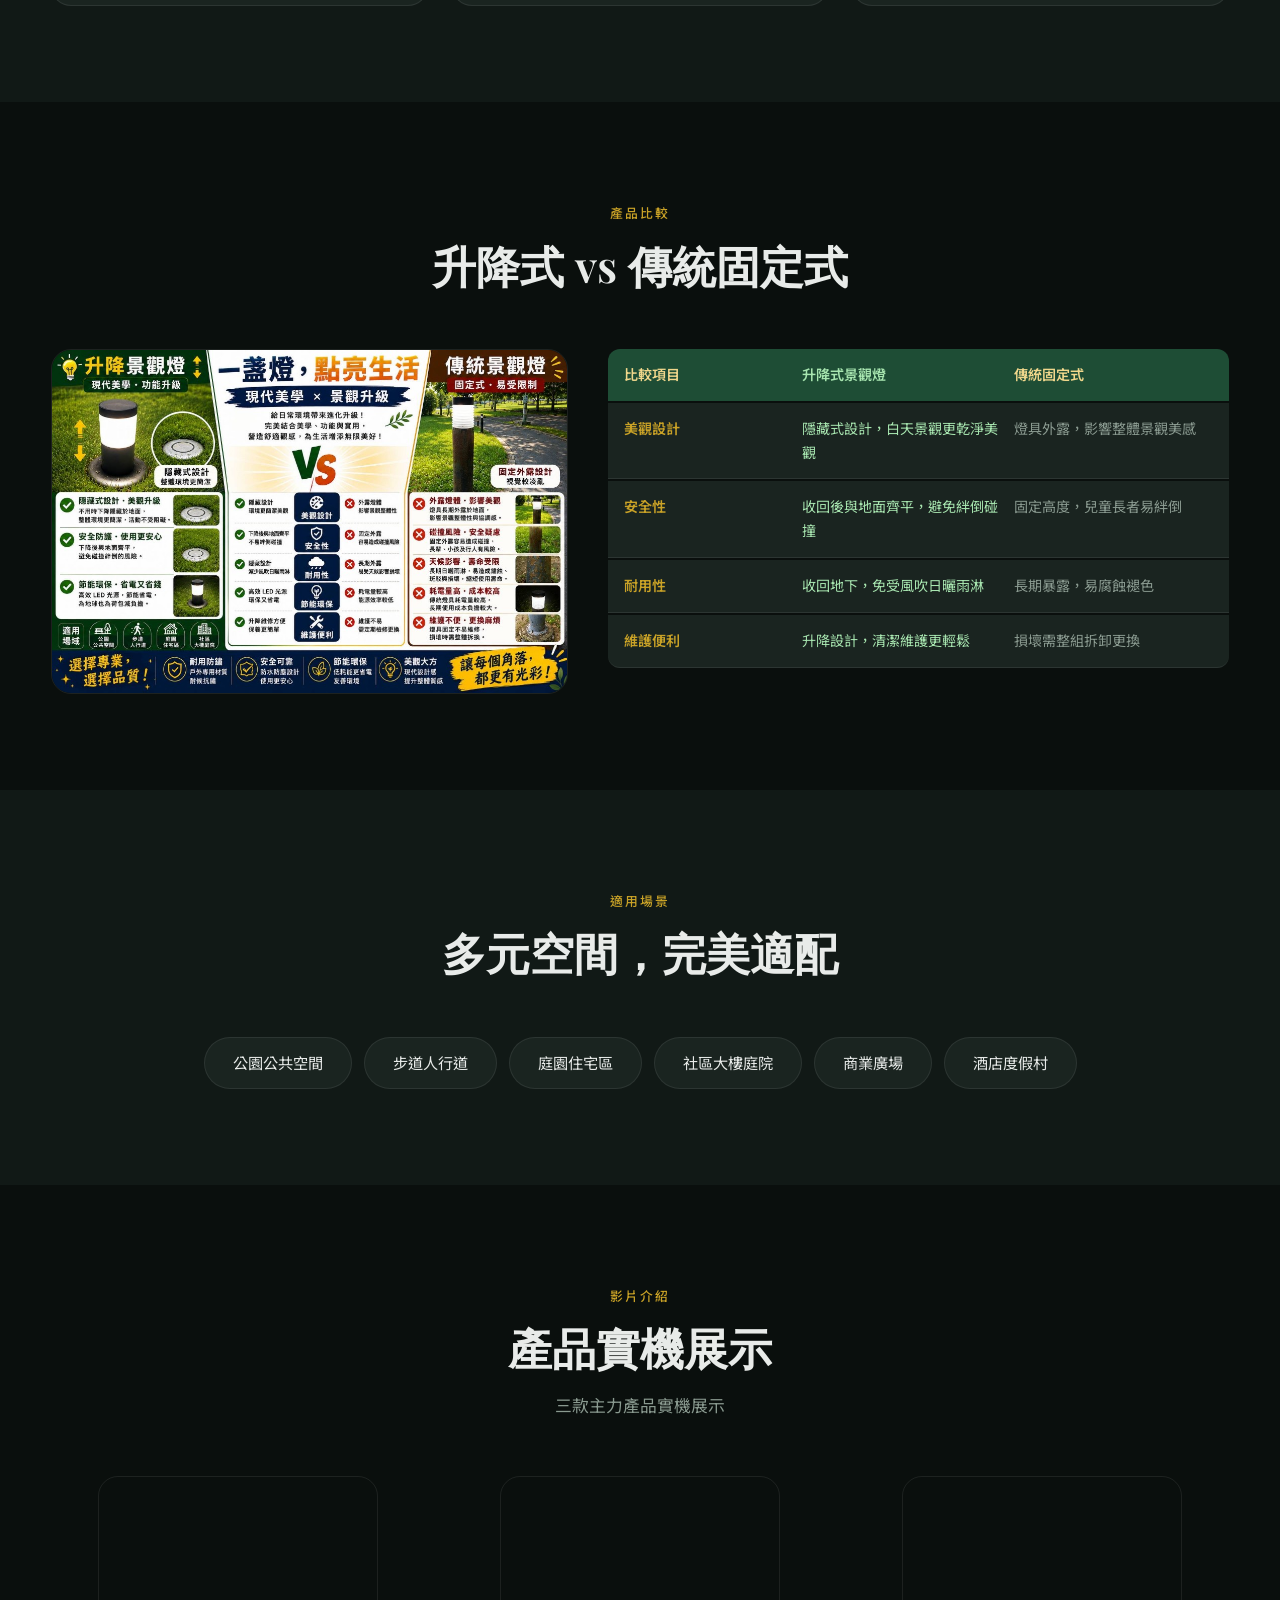
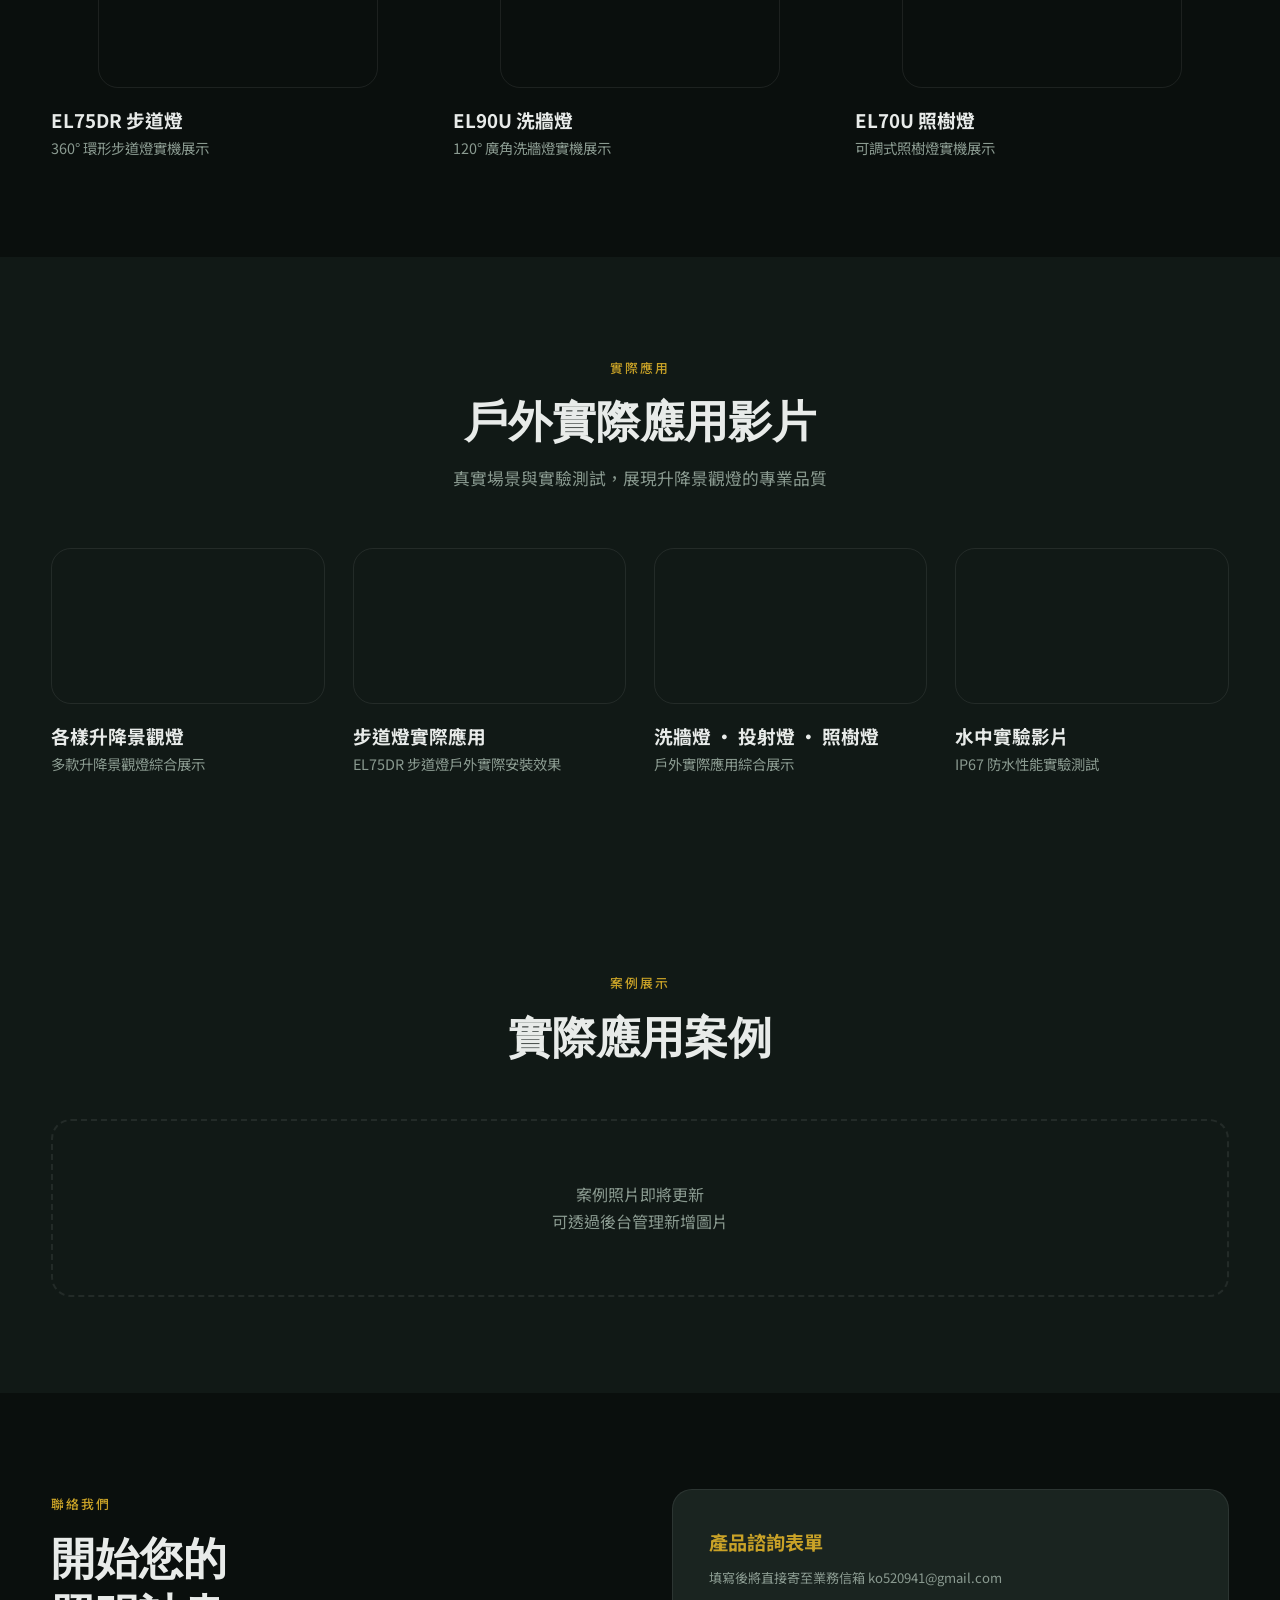
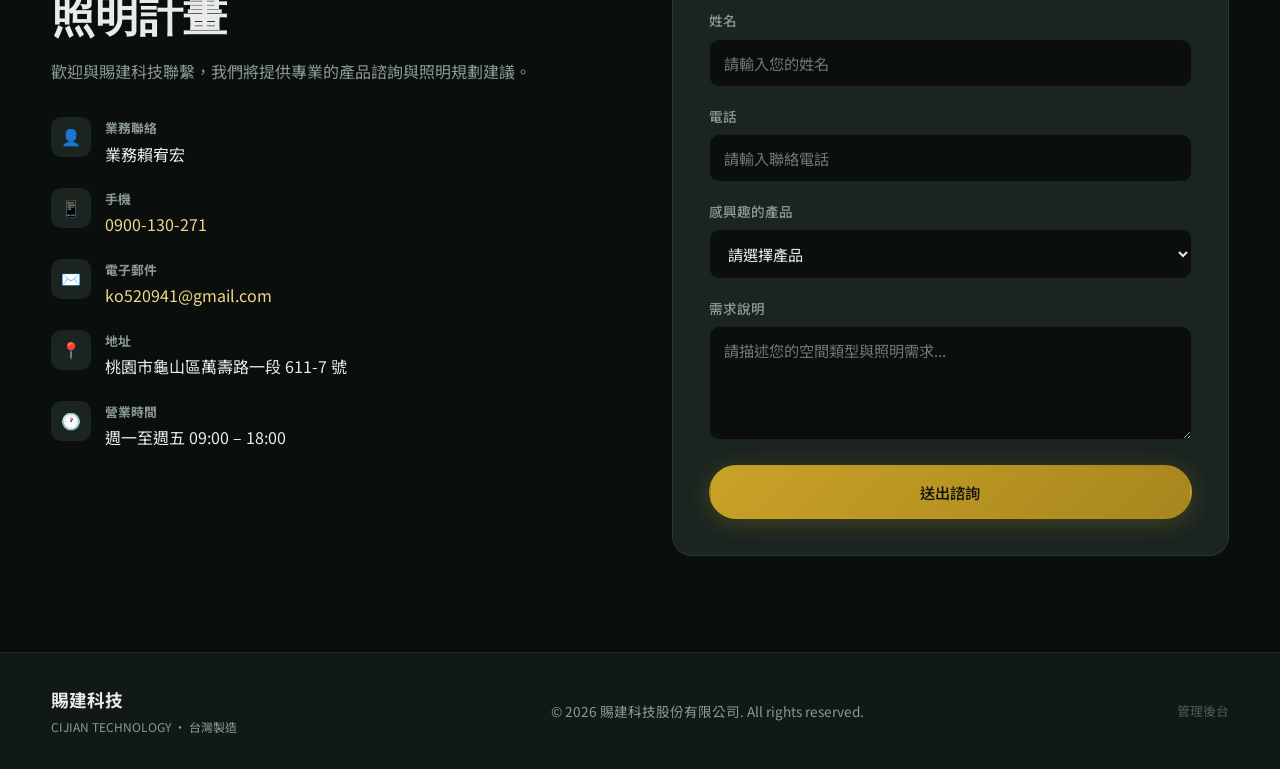
==== commit 00b36f17: "新增實際應用影片區塊，嵌入四支 YouTube Shorts Co-authored-by: Cursor <cursoragent@cursor.com>" ====
--- a/index.html
+++ b/index.html
@@ -39,6 +39,7 @@
         <li><a href="#installation" class="nav__link">安裝防盜</a></li>
         <li><a href="#features" class="nav__link">產品特色</a></li>
         <li><a href="#videos" class="nav__link">影片介紹</a></li>
+        <li><a href="#application-videos" class="nav__link">實際應用</a></li>
         <li><a href="#gallery" class="nav__link">案例展示</a></li>
         <li><a href="#contact" class="nav__link nav__link--cta">聯絡我們</a></li>
       </ul>
@@ -281,7 +282,7 @@
       <div class="section__header">
         <p class="section__tag">影片介紹</p>
         <h2 class="section__title">產品實機展示</h2>
-        <p class="section__subtitle" id="videosSubtitle">三款主力產品實機展示 · 更多實驗影片即將上線</p>
+        <p class="section__subtitle" id="videosSubtitle">三款主力產品實機展示</p>
       </div>
       <div class="videos__grid" id="videosGrid">
         <div class="video-card">
@@ -304,6 +305,47 @@
           </div>
           <h3>EL70U 照樹燈</h3>
           <p>可調式照樹燈實機展示</p>
+        </div>
+      </div>
+    </div>
+  </section>
+
+  <!-- 實際應用影片 -->
+  <section class="videos section application-videos" id="application-videos">
+    <div class="container">
+      <div class="section__header">
+        <p class="section__tag" id="appVideosTag">實際應用</p>
+        <h2 class="section__title" id="appVideosTitle">戶外實際應用影片</h2>
+        <p class="section__subtitle" id="appVideosSubtitle">真實場景與實驗測試，展現升降景觀燈的專業品質</p>
+      </div>
+      <div class="videos__grid videos__grid--4" id="applicationVideosGrid">
+        <div class="video-card">
+          <div class="video-card__embed video-card__embed--shorts">
+            <iframe src="https://www.youtube.com/embed/Y5pGnCh9oIc" title="各樣升降景觀燈" frameborder="0" allow="accelerometer; autoplay; clipboard-write; encrypted-media; gyroscope; picture-in-picture" allowfullscreen loading="lazy"></iframe>
+          </div>
+          <h3>各樣升降景觀燈</h3>
+          <p>多款升降景觀燈綜合展示</p>
+        </div>
+        <div class="video-card">
+          <div class="video-card__embed video-card__embed--shorts">
+            <iframe src="https://www.youtube.com/embed/kdRYKts9by4" title="步道燈實際應用" frameborder="0" allow="accelerometer; autoplay; clipboard-write; encrypted-media; gyroscope; picture-in-picture" allowfullscreen loading="lazy"></iframe>
+          </div>
+          <h3>步道燈實際應用</h3>
+          <p>EL75DR 步道燈戶外實際安裝效果</p>
+        </div>
+        <div class="video-card">
+          <div class="video-card__embed video-card__embed--shorts">
+            <iframe src="https://www.youtube.com/embed/5nkM6KGQ5os" title="洗牆燈投射燈照樹燈戶外應用" frameborder="0" allow="accelerometer; autoplay; clipboard-write; encrypted-media; gyroscope; picture-in-picture" allowfullscreen loading="lazy"></iframe>
+          </div>
+          <h3>洗牆燈 · 投射燈 · 照樹燈</h3>
+          <p>戶外實際應用綜合展示</p>
+        </div>
+        <div class="video-card">
+          <div class="video-card__embed video-card__embed--shorts">
+            <iframe src="https://www.youtube.com/embed/uqKrGf6HRZs" title="水中實驗影片" frameborder="0" allow="accelerometer; autoplay; clipboard-write; encrypted-media; gyroscope; picture-in-picture" allowfullscreen loading="lazy"></iframe>
+          </div>
+          <h3>水中實驗影片</h3>
+          <p>IP67 防水性能實驗測試</p>
         </div>
       </div>
     </div>
--- a/css/style.css
+++ b/css/style.css
@@ -768,7 +768,15 @@
   height: 100%;
 }
 
-.video-card h3 { font-size: 1.1rem; margin-bottom: 4px; }
+.application-videos { background: var(--color-bg-alt); }
+
+.videos__grid--4 {
+  grid-template-columns: repeat(4, 1fr);
+}
+
+@media (max-width: 1024px) {
+  .videos__grid--4 { grid-template-columns: repeat(2, 1fr); }
+}
 .video-card p { font-size: 0.9rem; color: var(--color-text-muted); }
 
 .video-placeholder {
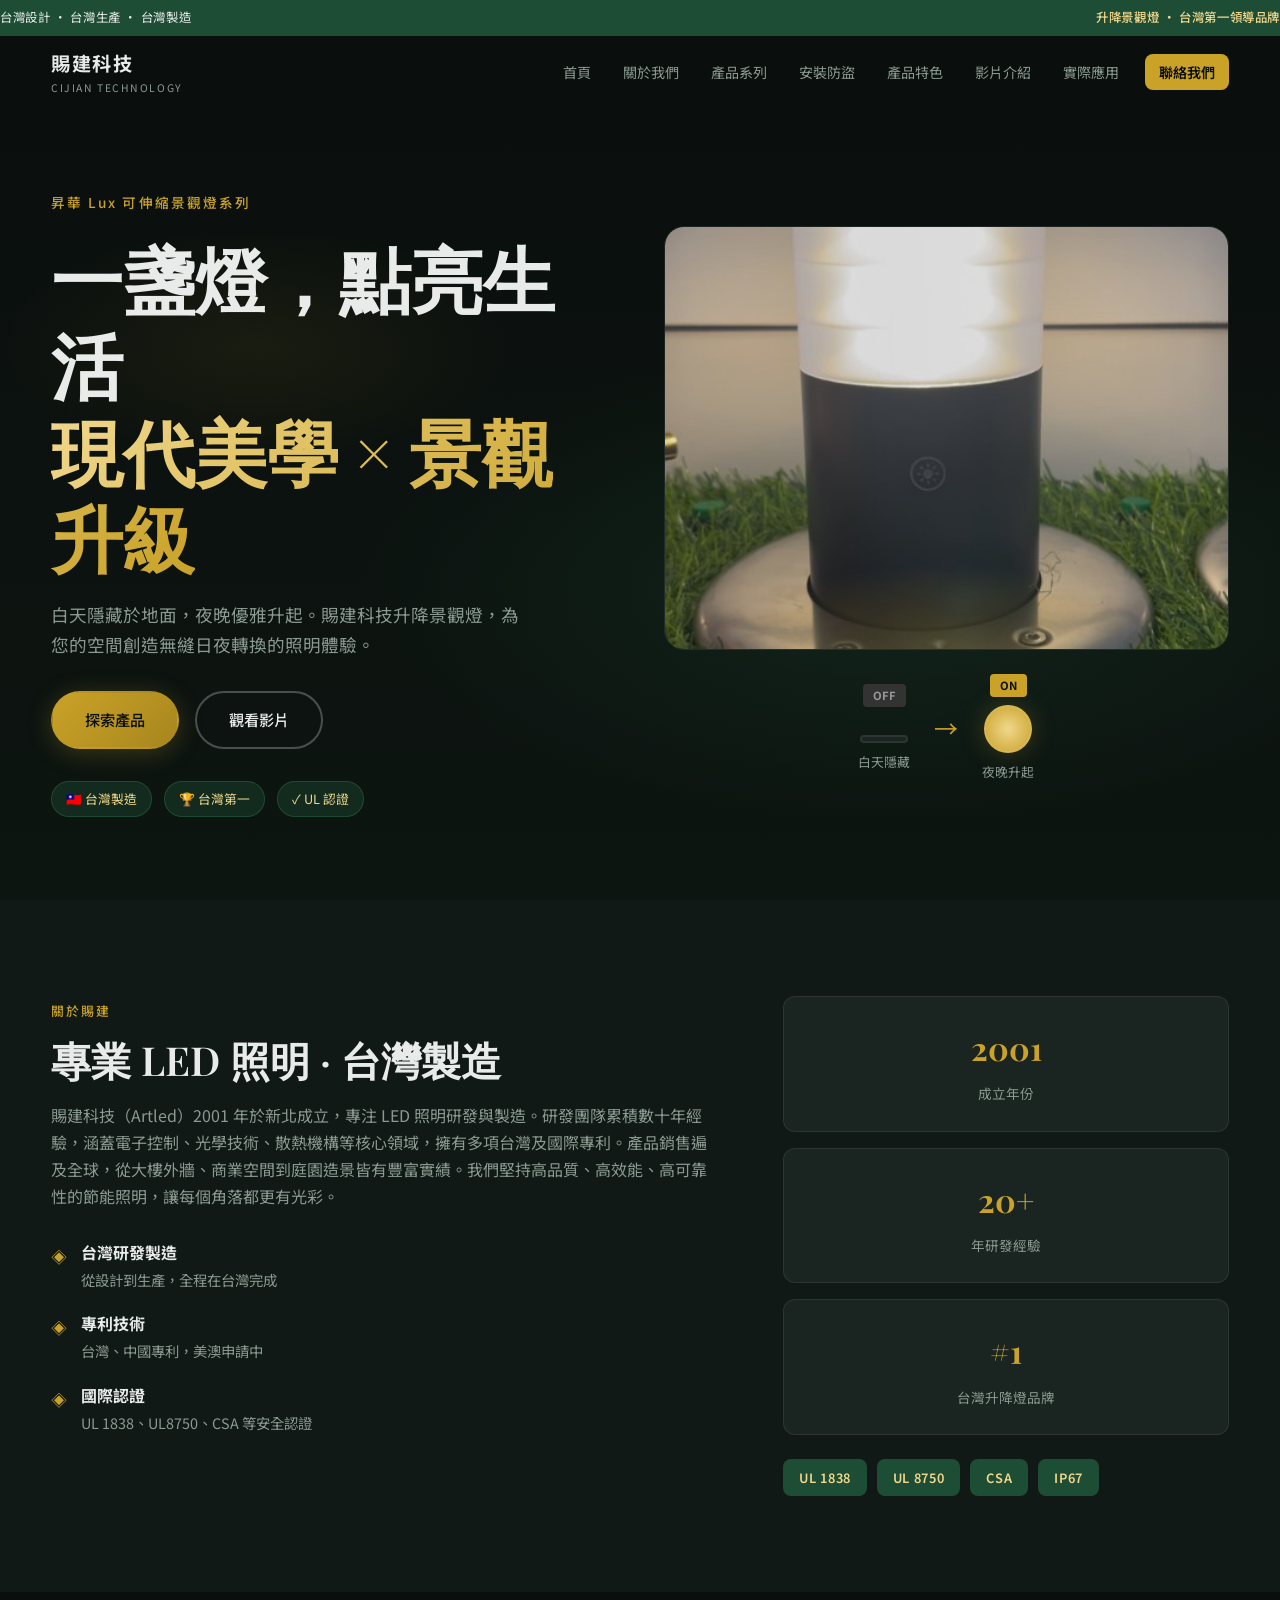
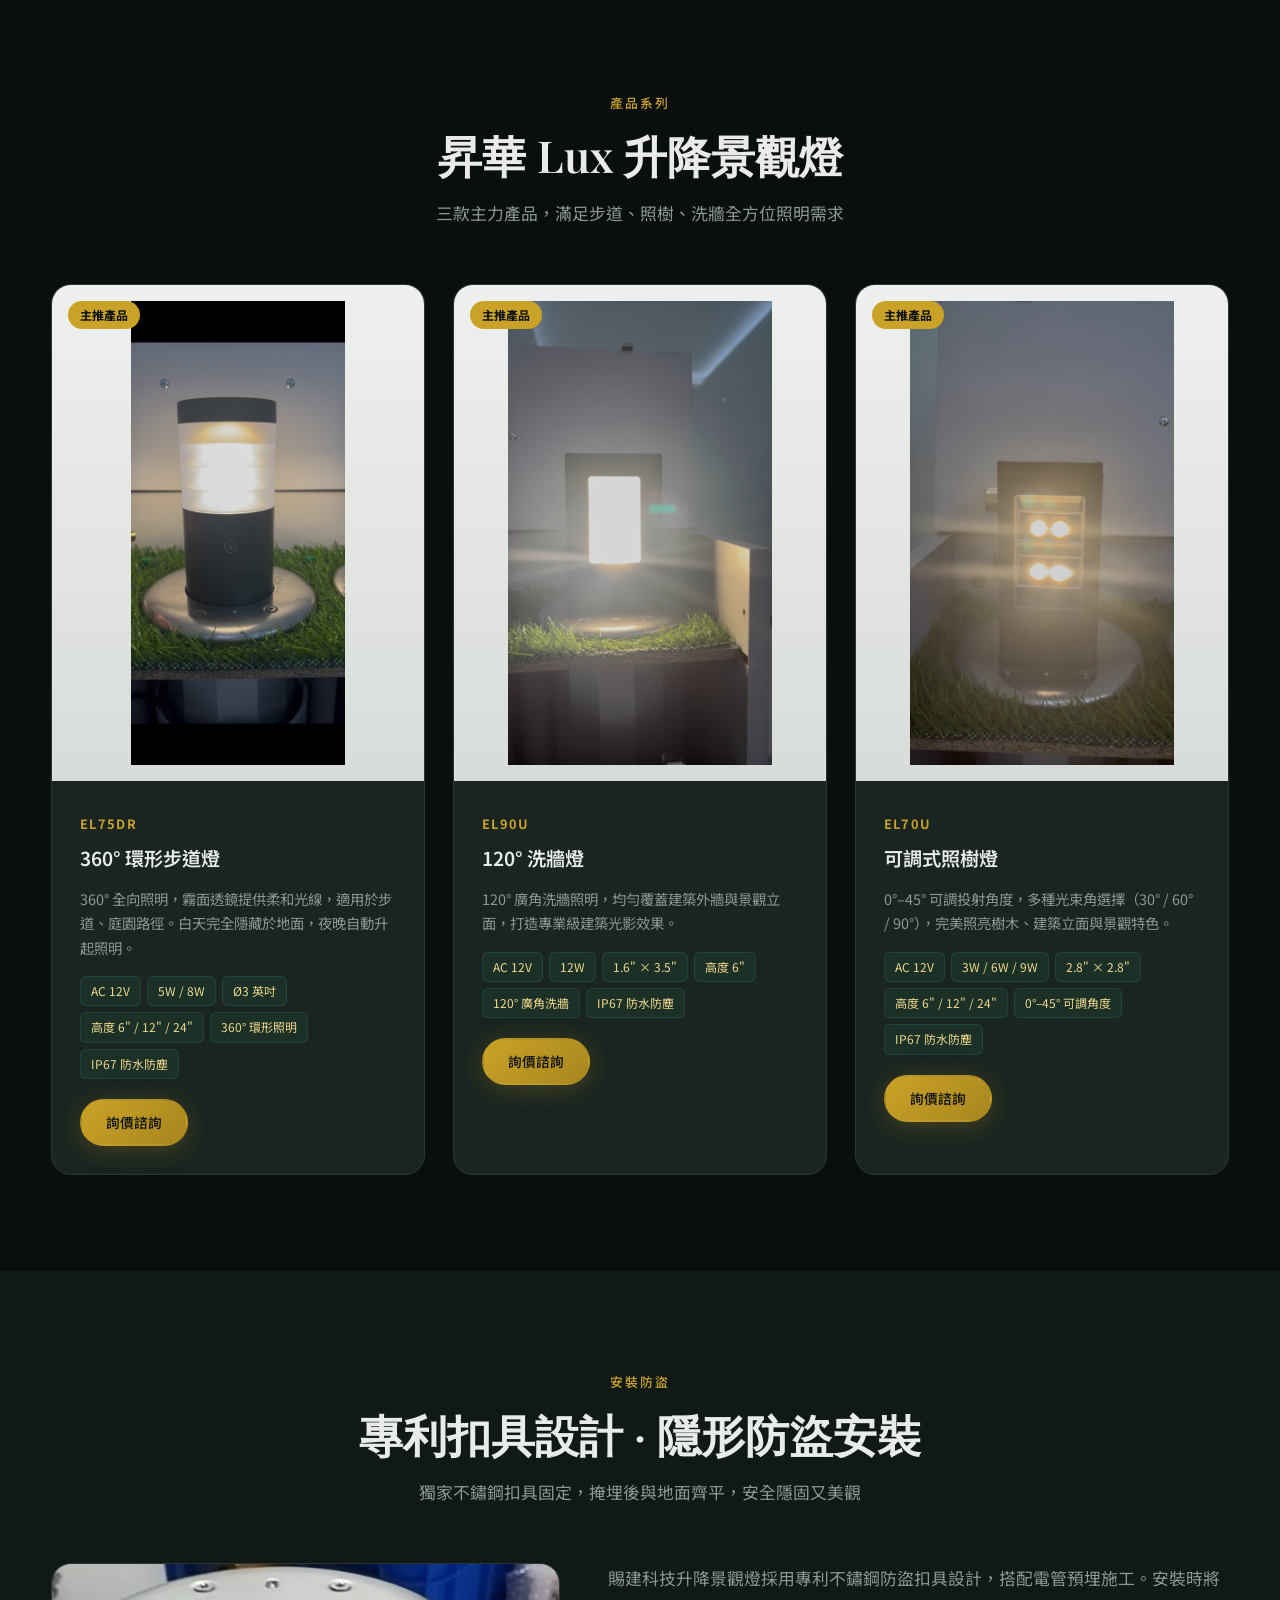
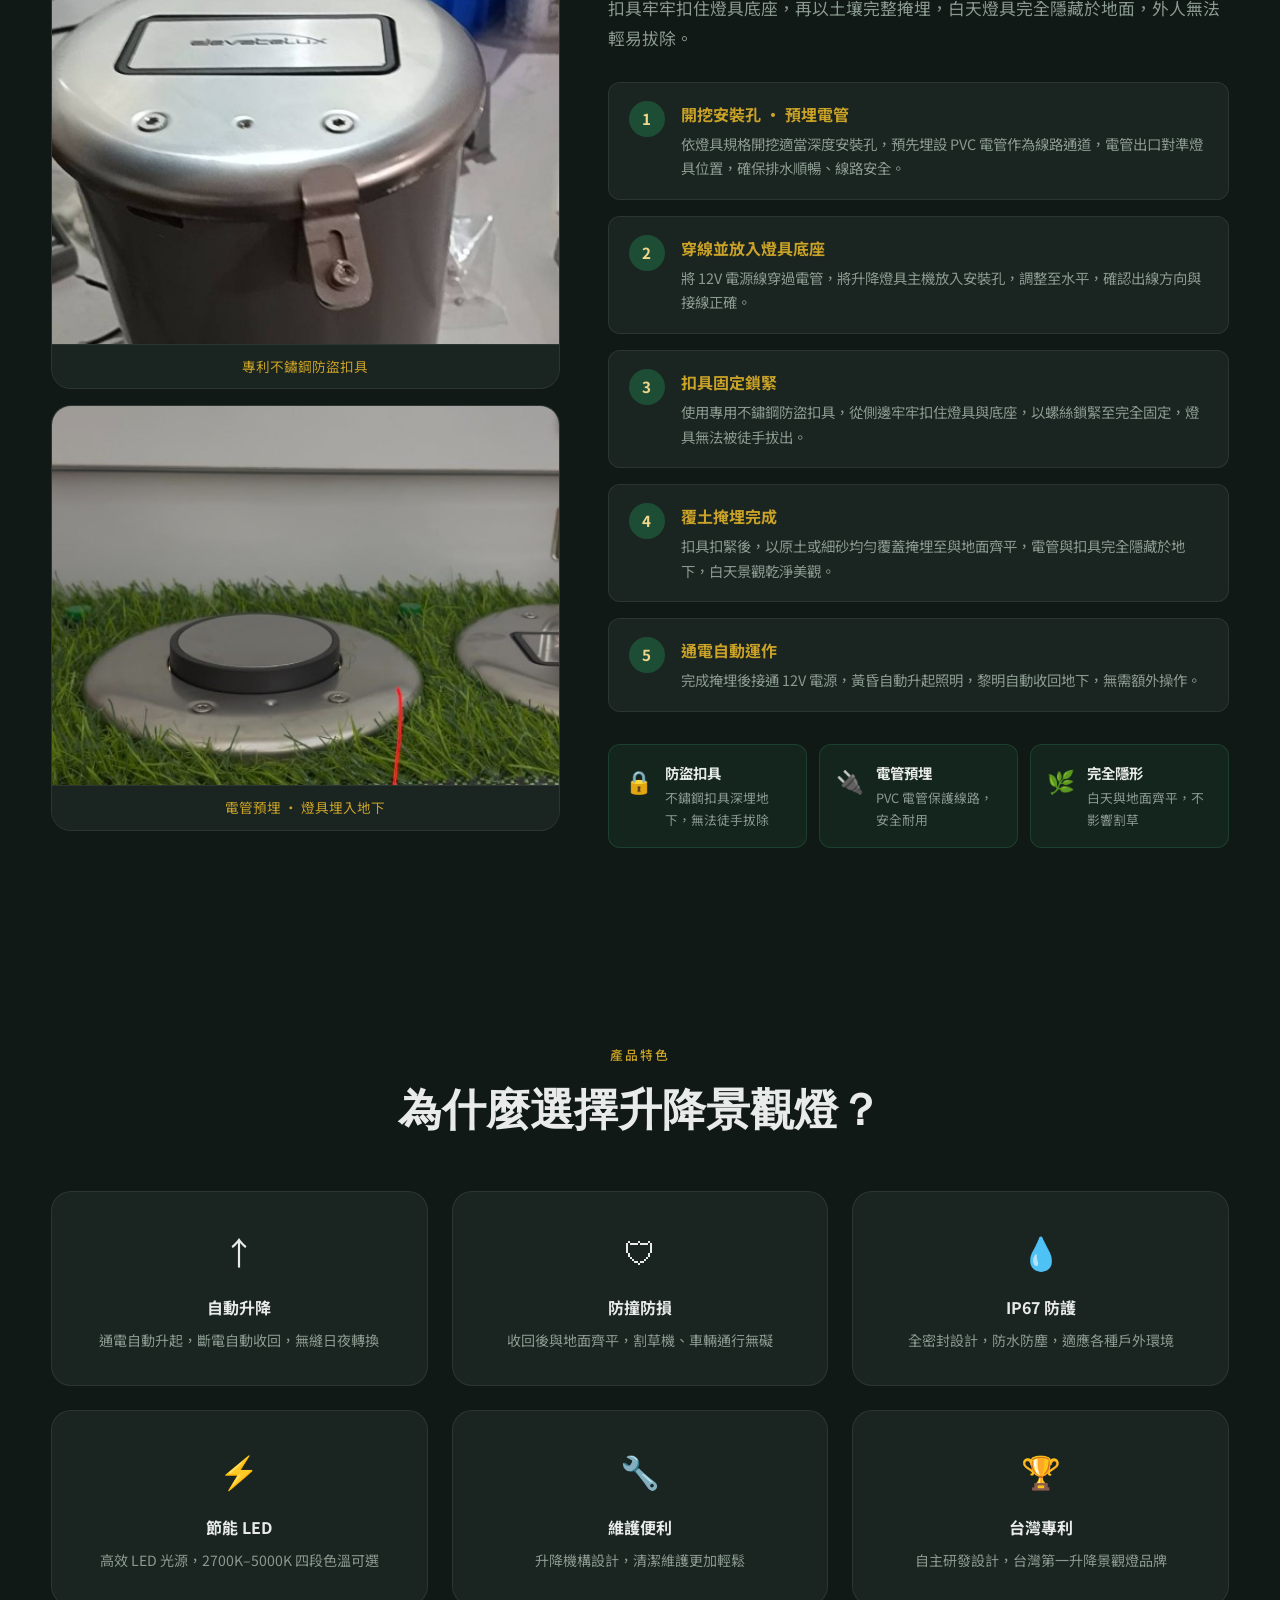
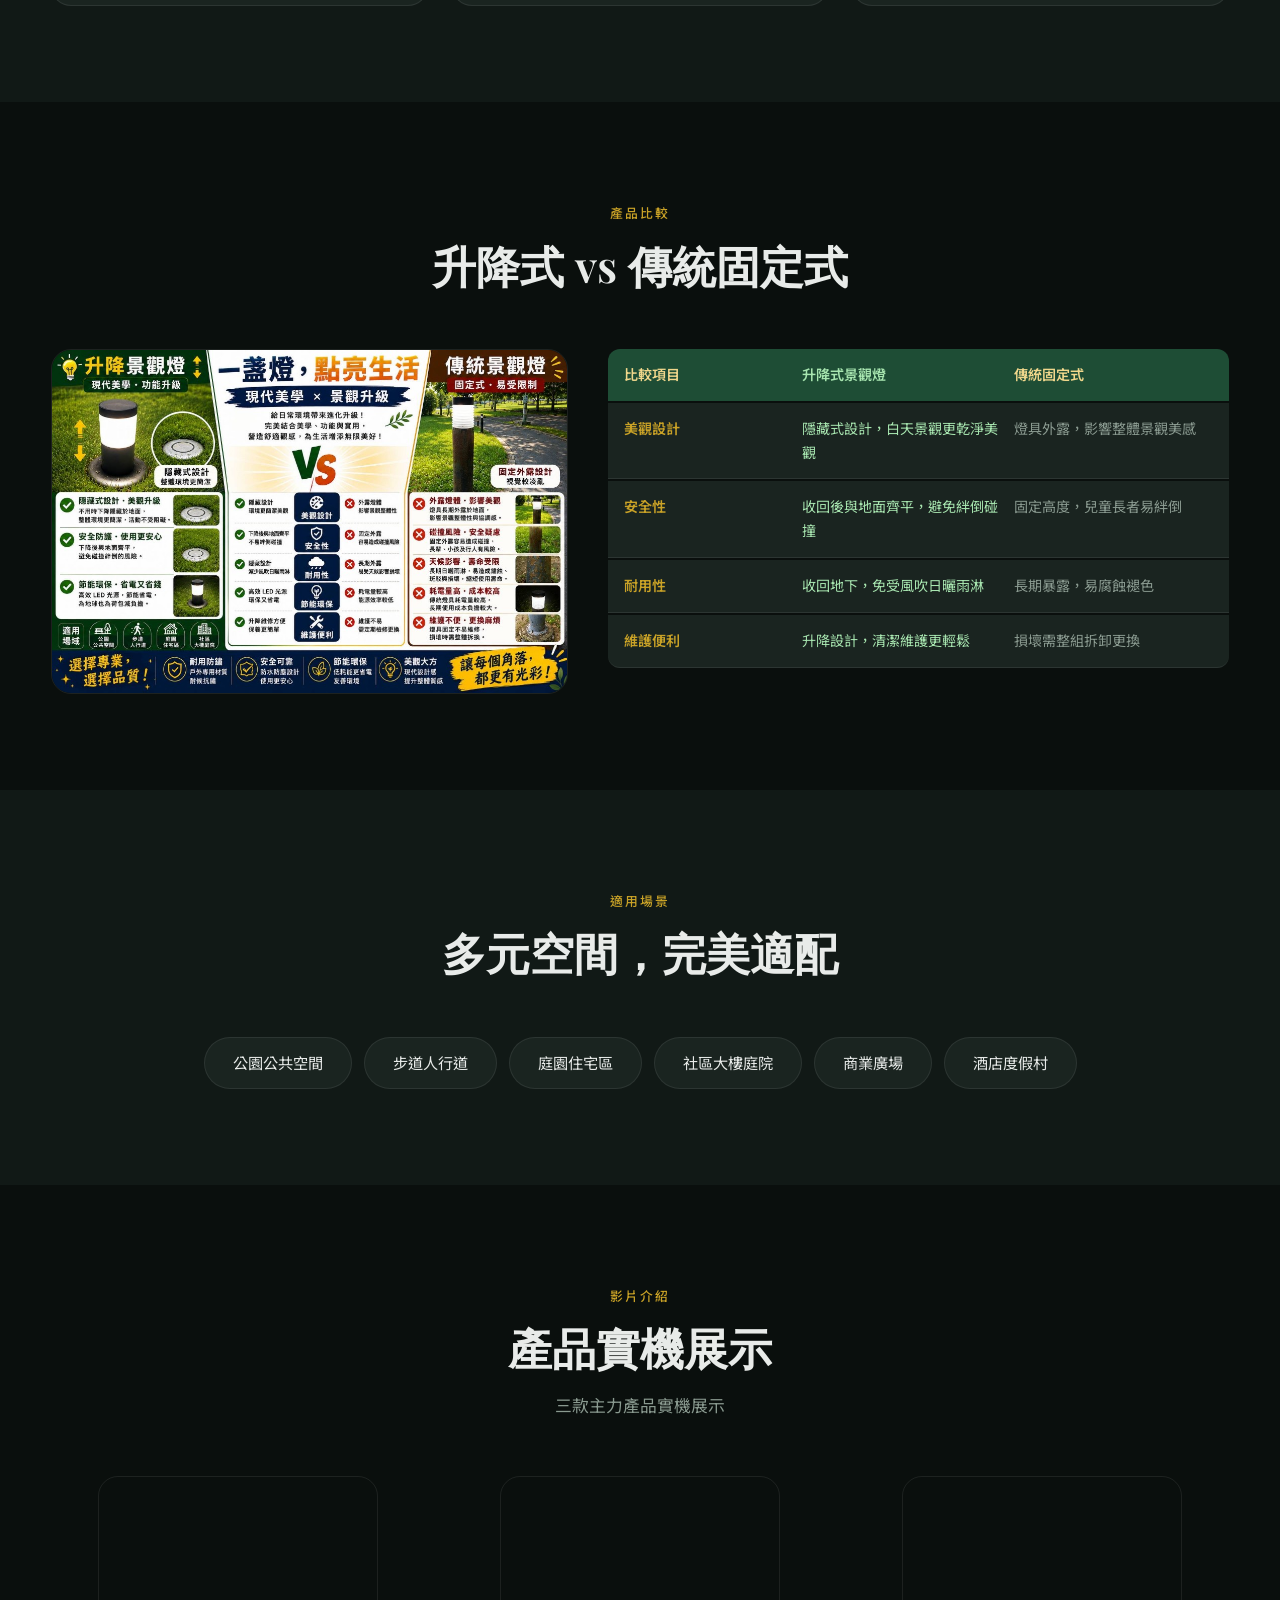
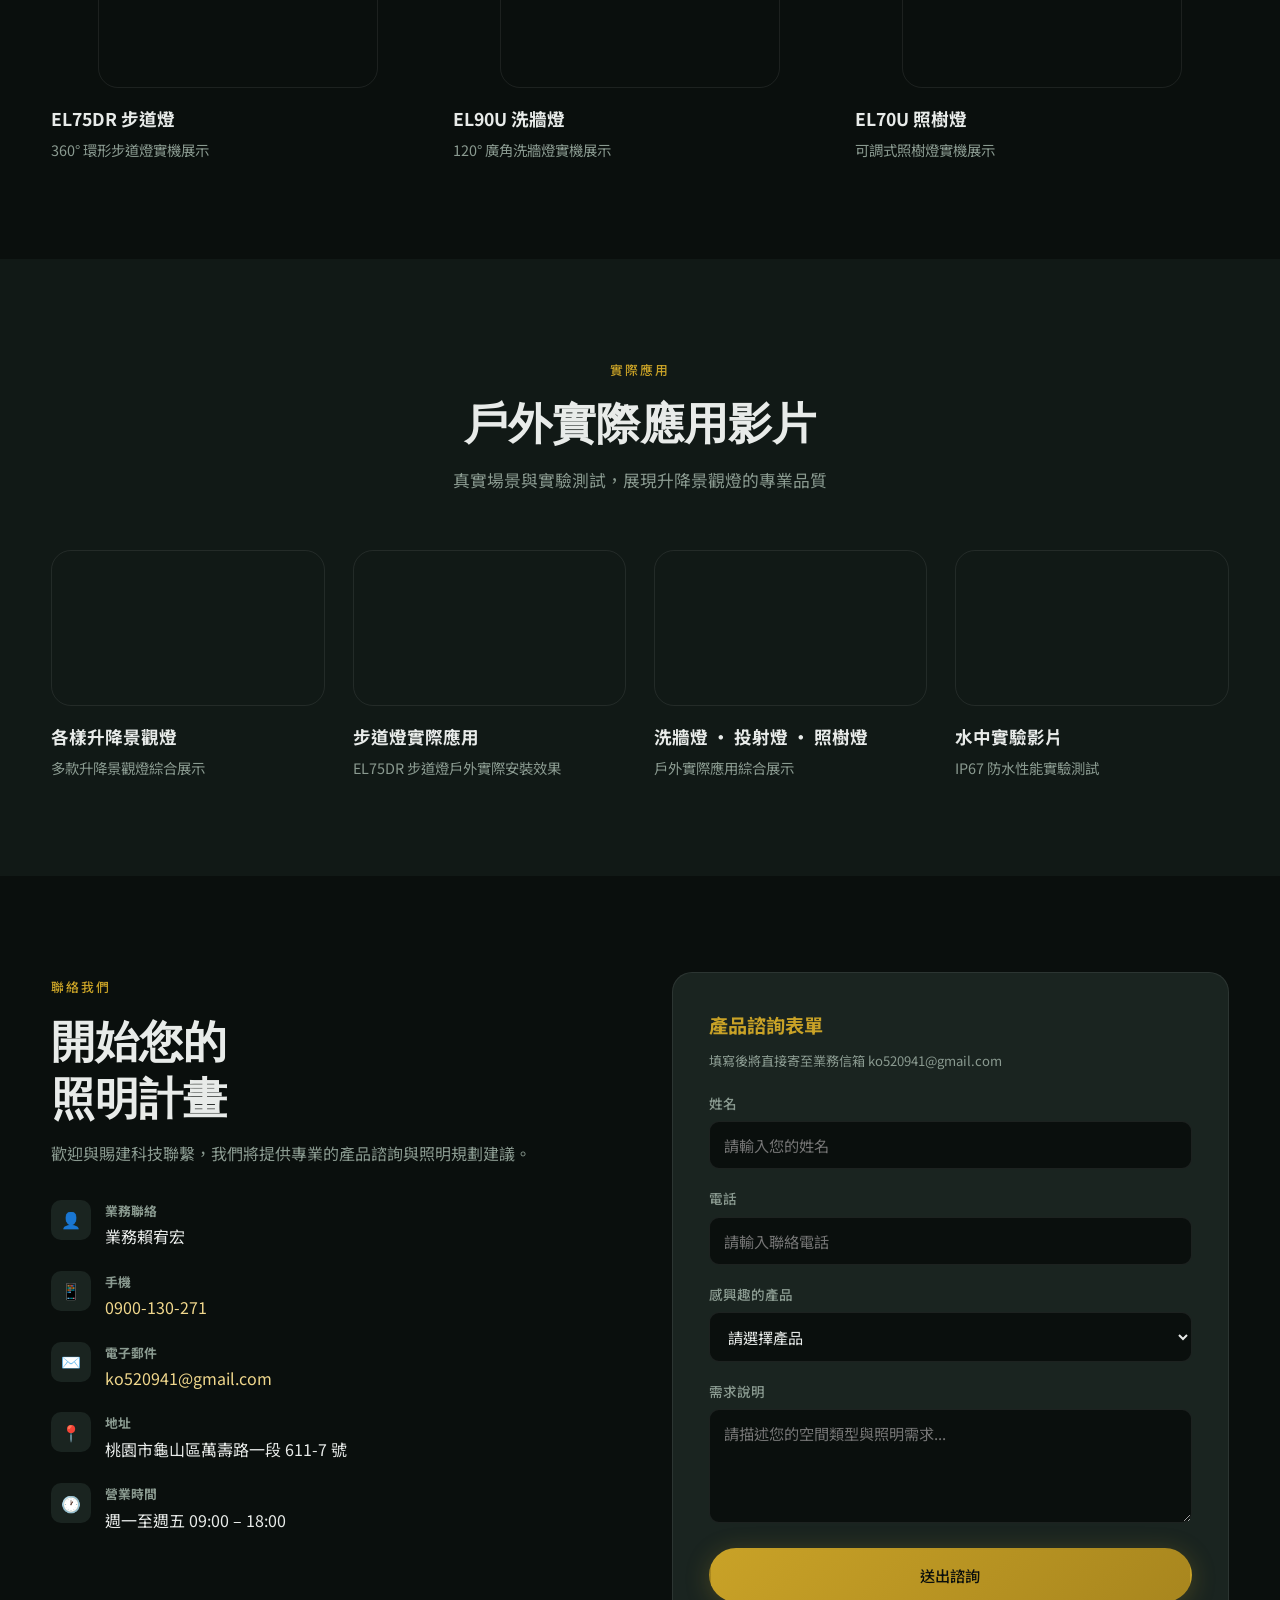
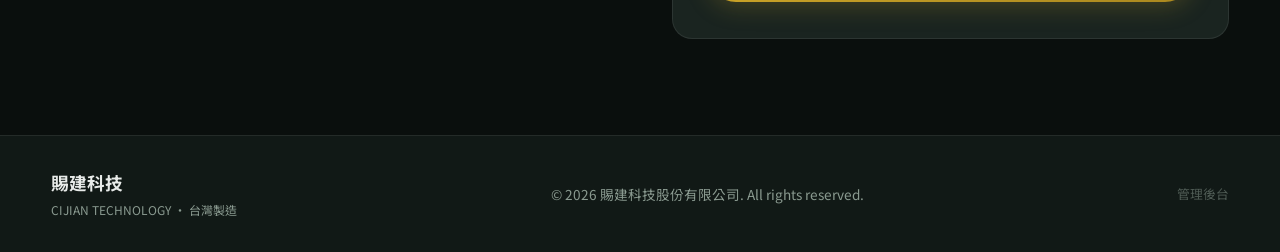
==== commit 2ae366e5: "移除案例展示空白區塊 Co-authored-by: Cursor <cursoragent@cursor.com>" ====
--- a/index.html
+++ b/index.html
@@ -40,7 +40,6 @@
         <li><a href="#features" class="nav__link">產品特色</a></li>
         <li><a href="#videos" class="nav__link">影片介紹</a></li>
         <li><a href="#application-videos" class="nav__link">實際應用</a></li>
-        <li><a href="#gallery" class="nav__link">案例展示</a></li>
         <li><a href="#contact" class="nav__link nav__link--cta">聯絡我們</a></li>
       </ul>
     </nav>
@@ -351,17 +350,6 @@
     </div>
   </section>
 
-  <!-- 案例展示 -->
-  <section class="gallery section" id="gallery">
-    <div class="container">
-      <div class="section__header">
-        <p class="section__tag">案例展示</p>
-        <h2 class="section__title">實際應用案例</h2>
-      </div>
-      <div class="gallery__grid" id="galleryGrid"></div>
-    </div>
-  </section>
-
   <!-- 聯絡我們 -->
   <section class="contact section" id="contact">
     <div class="container">
--- a/css/style.css
+++ b/css/style.css
@@ -777,6 +777,8 @@
 @media (max-width: 1024px) {
   .videos__grid--4 { grid-template-columns: repeat(2, 1fr); }
 }
+
+.video-card h3 { font-size: 1.1rem; margin-bottom: 4px; }
 .video-card p { font-size: 0.9rem; color: var(--color-text-muted); }
 
 .video-placeholder {
